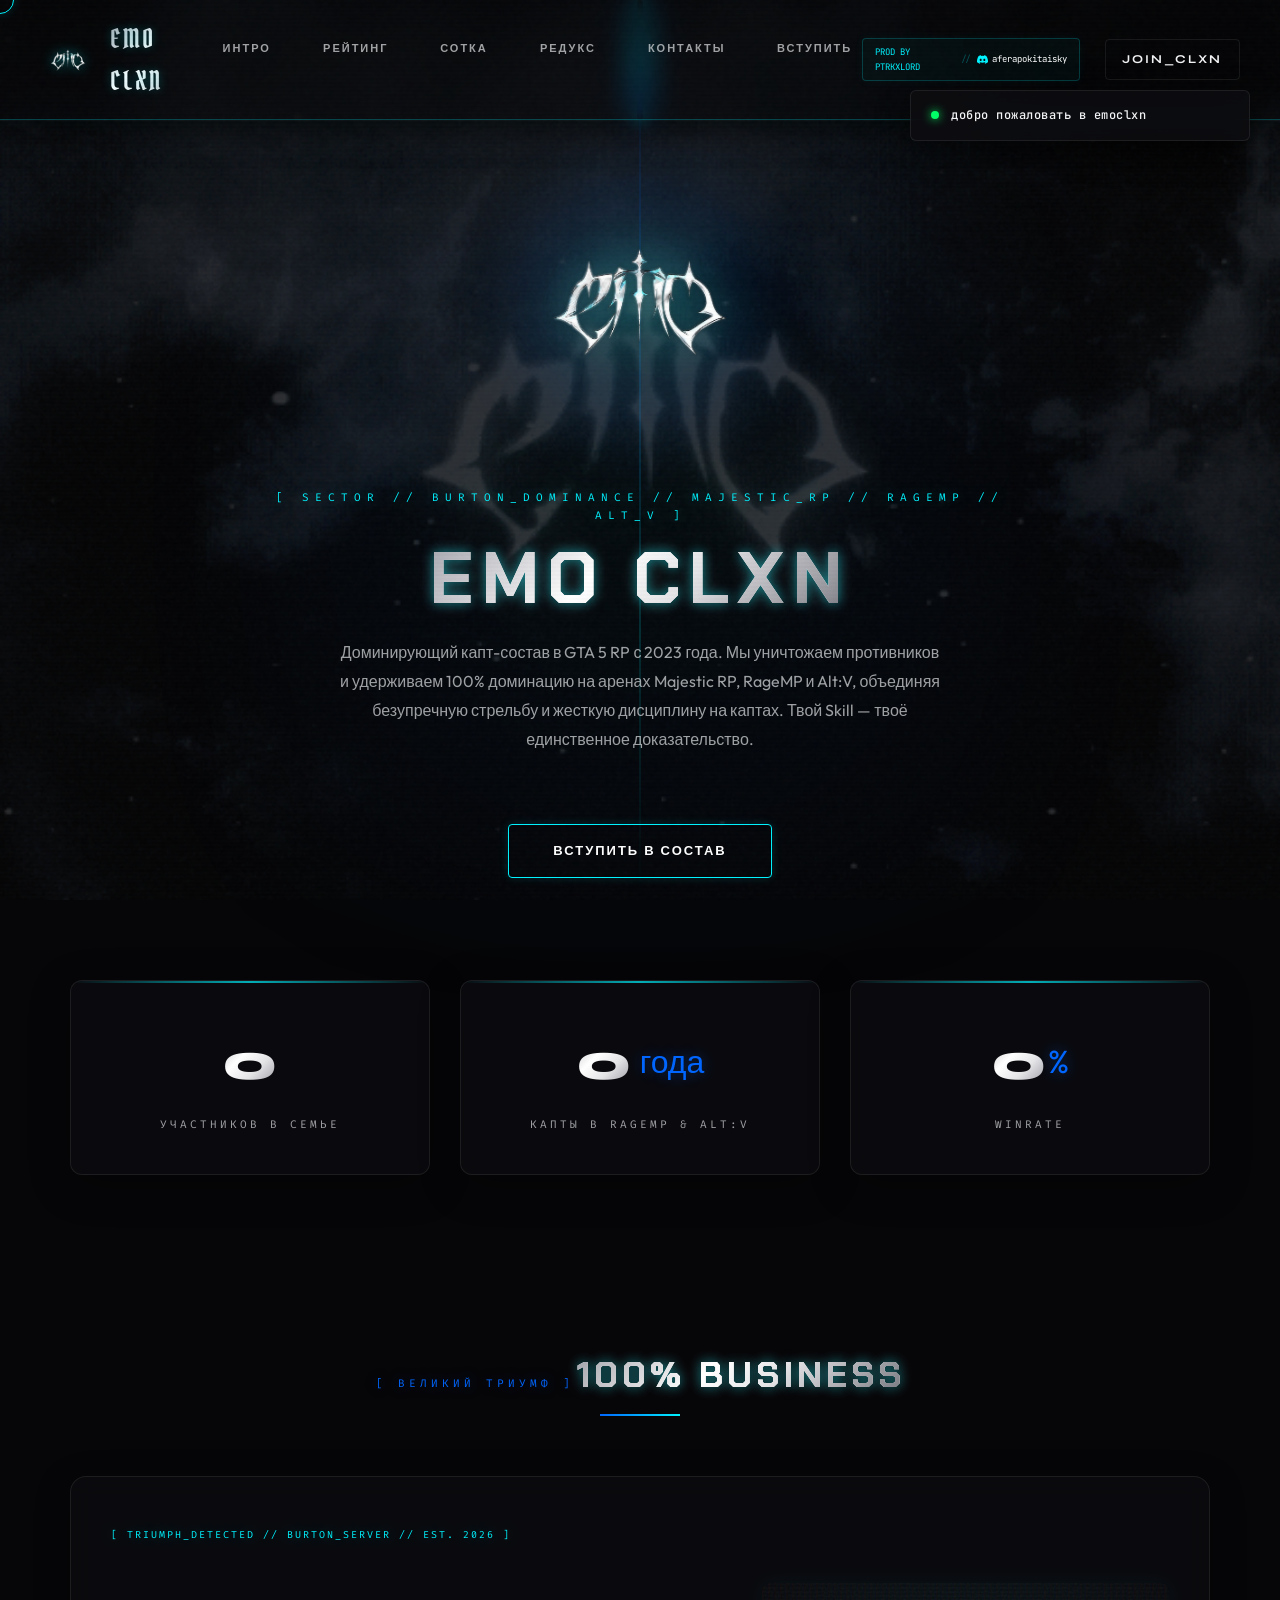
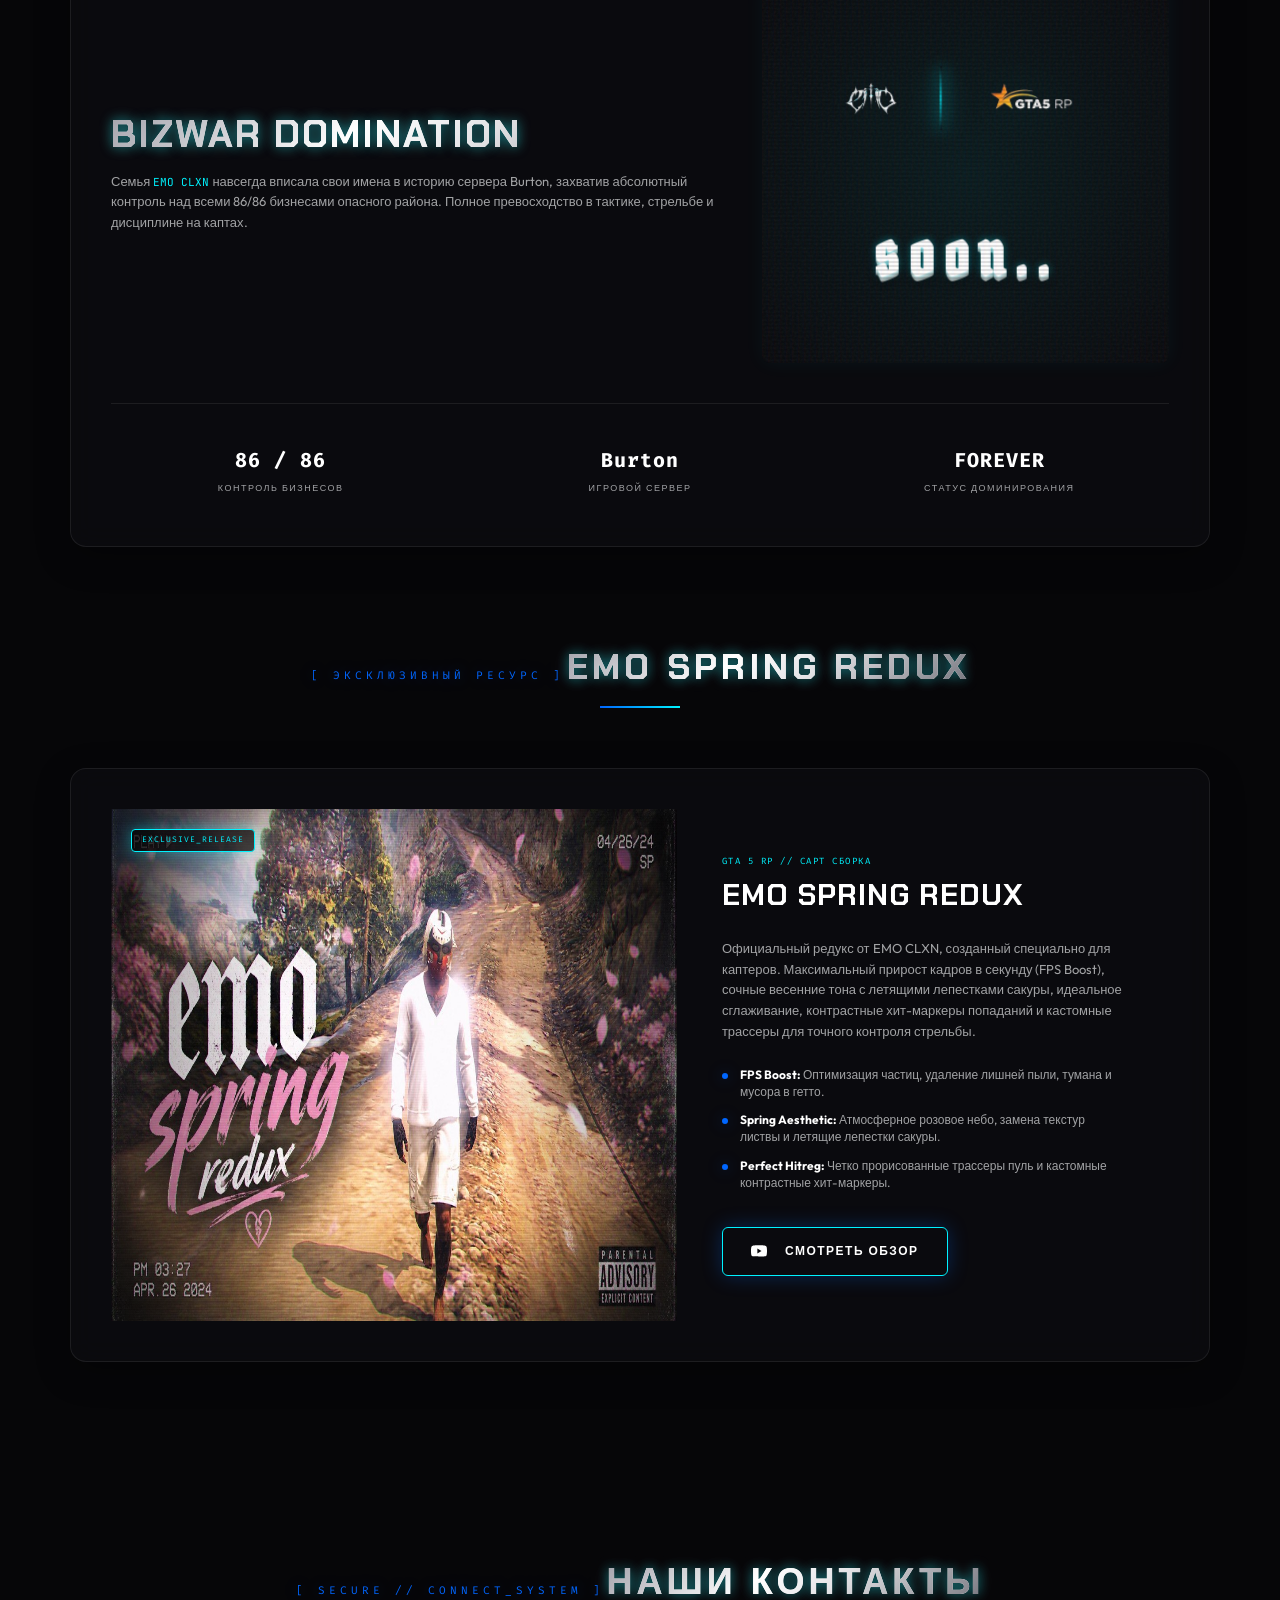
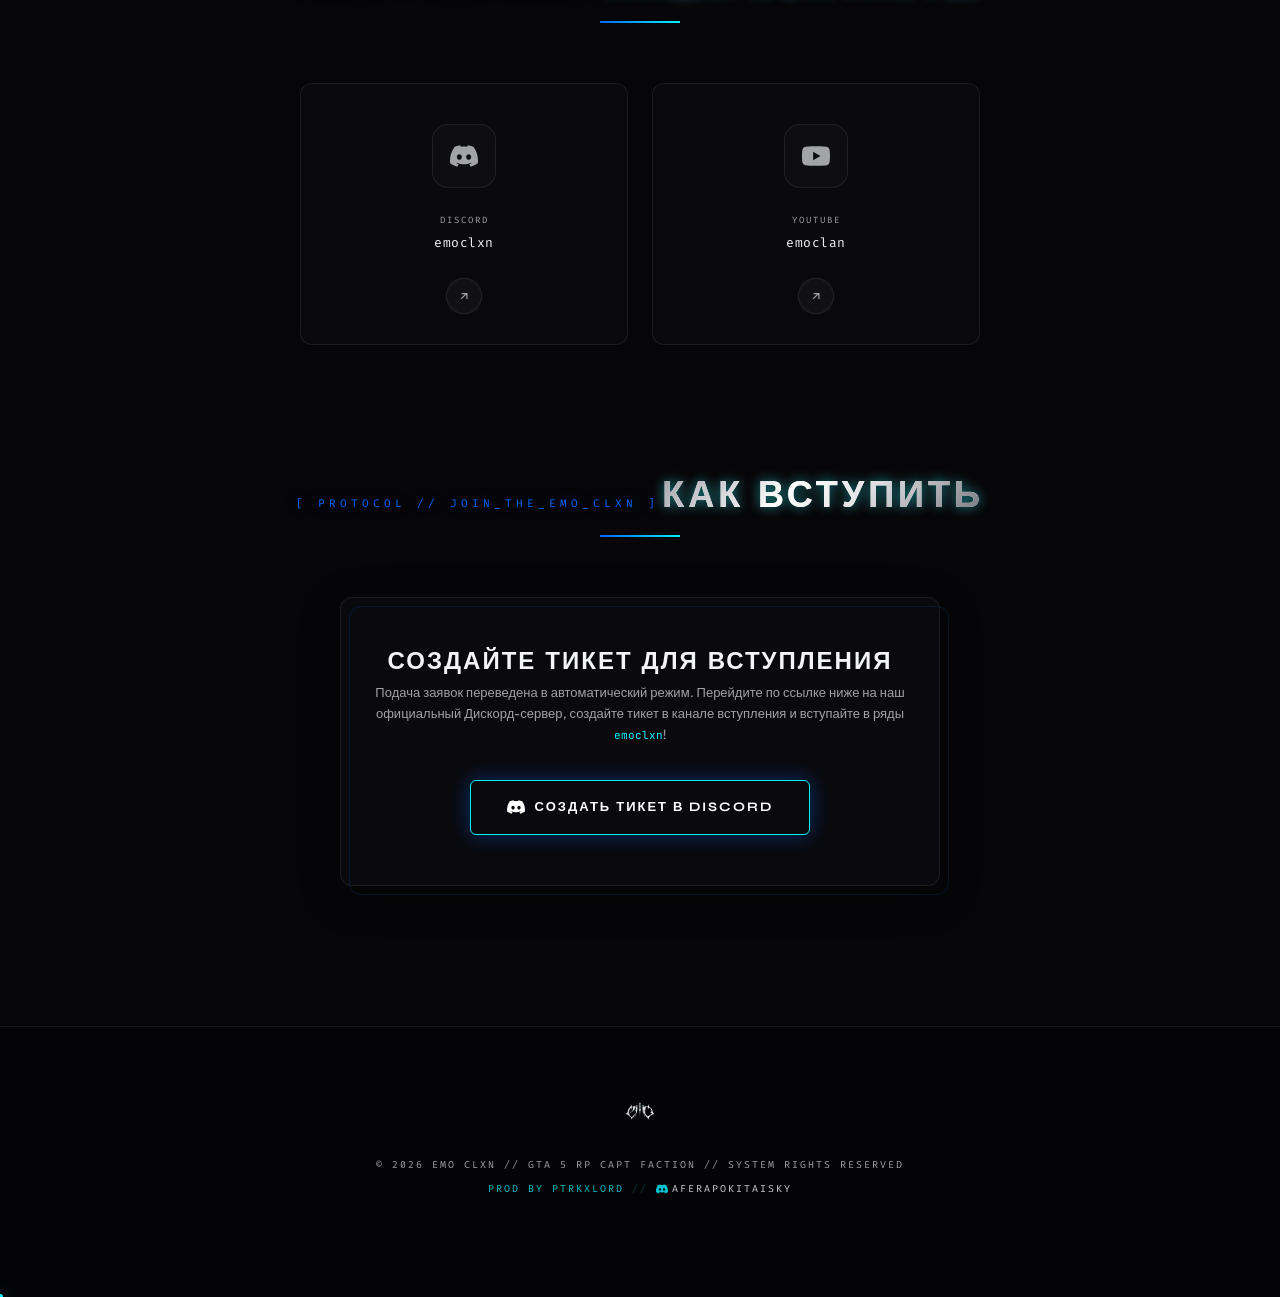
==== index.html @ bfe813ce "SEO & Analytics: Maximize GTA 5 RP, Majestic, RageMP & Alt:V keyword targeting, sitemaps, robots.txt" ====
<!DOCTYPE html>
<html lang="ru">

<head>
    <meta charset="UTF-8">
    <meta name="viewport" content="width=device-width, initial-scale=1.0">
    <title>EMO CLXN — GTA 5 RP | Majestic RP, RageMP & Alt:V Capture Family</title>
    <link rel="icon" href="./assets/image.png" type="image/png">

    <!-- Technical SEO Metadata -->
    <meta name="description"
        content="Официальный капт-портал EMO CLXN. Лучшая киберспортивная гетто-семья в GTA 5 RP на Majestic RP, RageMP и Alt:V. Скачивай EMO Spring Redux и вступай в состав!">
    <meta name="keywords"
        content="gta 5 rp, majestic rp, ragemp, alt:v, capt fam, капт фама, гетто majestic, стрельба majestic, rage mp capt, alt v gta 5, heavy pistol, shadowplay, emo clxn, y2k chrome, emo spring redux, каптеры majestic">
    <link rel="canonical" href="https://www.emoclxn.tech/">

    <!-- OpenGraph Social Metadata (Discord, Telegram, VK) -->
    <meta property="og:type" content="website">
    <meta property="og:title" content="EMO CLXN — GTA 5 RP | Majestic RP, RageMP & Alt:V Capture Family">
    <meta property="og:description"
        content="Официальный капт-портал EMO CLXN. Лучшая киберспортивная гетто-семья в GTA 5 RP на Majestic RP, RageMP и Alt:V. Скачивай EMO Spring Redux и вступай в состав!">
    <meta property="og:url" content="https://www.emoclxn.tech/">
    <meta property="og:image" content="https://www.emoclxn.tech/assets/soon_banner.png">
    <meta property="og:site_name" content="EMO CLXN">
    <meta property="og:locale" content="ru_RU">

    <!-- Twitter Card Metadata -->
    <meta name="twitter:card" content="summary_large_image">
    <meta name="twitter:title" content="EMO CLXN — GTA 5 RP | Majestic RP, RageMP & Alt:V Capture Family">
    <meta name="twitter:description"
        content="Официальный капт-портал EMO CLXN. Лучшая киберспортивная гетто-семья в GTA 5 RP на Majestic RP, RageMP и Alt:V. Скачивай EMO Spring Redux и вступай в состав!">
    <meta name="twitter:image" content="https://www.emoclxn.tech/assets/soon_banner.png">

    <!-- JSON-LD Structured Data Schema Markup (Esports/SportsOrganization) -->
    <script type="application/ld+json">
    {
      "@context": "https://schema.org",
      "@type": "SportsOrganization",
      "name": "EMO CLXN",
      "alternateName": "EMO GTA 5 RP Majestic RP, RageMP & Alt:V Capture Family",
      "description": "Официальный киберспортивный капт-портал и гетто-сообщество EMO CLXN на сервере Burton Majestic RP, RageMP и Alt:V в GTA 5 RP.",
      "url": "https://www.emoclxn.tech/",
      "logo": "https://www.emoclxn.tech/assets/image.png",
      "sameAs": [
        "https://discord.gg/S3zFaA6sh",
        "https://youtu.be/HP5_l6GB4WA"
      ],
      "sport": "eSports",
      "address": {
        "@type": "PostalAddress",
        "addressLocality": "Burton Server",
        "addressCountry": "GTA 5 RP"
      }
    }
    </script>

    <link
        href="https://fonts.googleapis.com/css2?family=Outfit:wght@300;400;500;600;700;800&family=Syne:wght@700;800&family=Fira+Code:wght@400;500;600&family=Chakra+Petch:wght@400;500;600;700&family=UnifrakturMaguntia&family=Orbitron:wght@500;700;900&family=Pirata+One&family=JetBrains+Mono:wght@400;500;600;700&display=swap"
        rel="stylesheet">
    <link rel="stylesheet" href="./css/style.css">

    <!-- Google Analytics (gtag.js) -->
    <script async src="https://www.googletagmanager.com/gtag/js?id=G-DFDJP17EB4"></script>
    <script>
        window.dataLayer = window.dataLayer || [];
        function gtag() { dataLayer.push(arguments); }
        gtag('js', new Date());
        gtag('config', 'G-DFDJP17EB4', {
            'cookie_domain': 'auto',
            'cookie_flags': 'SameSite=None;Secure',
            'allow_google_signals': true,
            'allow_ad_personalization_signals': true
        });
    </script>
</head>

<body>

    <!-- Premium GIF background layer & vignette blending -->
    <div class="gif-bg-layer"></div>
    <div class="bg-overlay-vignette"></div>

    <!-- Scanlines & Noise overlays for CRT / Cyberpunk effect -->
    <div class="scanlines"></div>
    <div class="noise-overlay"></div>

    <!-- Ambient background visuals -->
    <div class="ambient-radial"></div>
    <div class="sword-line-bg">
        <div class="sword-glow-bead"></div>
    </div>

    <!-- 10. SYSTEM STARTUP BOOTLOADER (Feature 10: Progressbar Loader) -->
    <div id="bootloader" class="bootloader-screen">
        <div class="boot-logo-wrapper">
            <img src="./assets/image.png" alt="EMO CLXN Startup Shield" class="boot-logo">
        </div>
        <div class="bootloader-content">
            <div id="bootloaderStatus" class="bootloader-text">Инициализация капт-ядра...</div>
            <div class="bootloader-progress-bar">
                <div id="bootloaderProgress" class="bootloader-progress-fill"></div>
            </div>
            <div id="bootloaderPercentage" class="bootloader-percentage">0%</div>
        </div>
    </div>

    <!-- HEADER & NAVIGATION -->
    <header>
        <div class="nav-brand" id="brandHome">
            <img src="./assets/image.png" alt="EMO CLXN Icon" class="brand-icon">
            <span class="brand-text">EMO CLXN</span>
        </div>

        <nav>
            <ul class="nav-links">
                <li><a href="#hero">Интро</a></li>
                <li><a href="#stats">Рейтинг</a></li>
                <li><a href="#sotka">Сотка</a></li>
                <li><a href="#redux">Редукс</a></li>
                <li><a href="#socials">Контакты</a></li>
                <li><a href="#contact">Вступить</a></li>
            </ul>
        </nav>

        <div class="nav-actions">
            <!-- High-Tech Developer Credits Badge -->
            <div class="code-font dev-credit-badge"
                style="font-size: 9px; color: var(--accent-cyan); border: 1px solid rgba(0, 243, 255, 0.2); border-radius: 4px; padding: 6px 12px; background: rgba(0, 243, 255, 0.03); display: flex; align-items: center; gap: 6px; box-shadow: 0 0 10px rgba(0, 243, 255, 0.05);">
                <span>PROD BY PTRKXLORD</span>
                <span style="opacity: 0.3;">//</span>
                <span style="display: flex; align-items: center; gap: 4px; color: #fff;">
                    <svg viewBox="0 0 24 24" fill="currentColor"
                        style="width: 11px; height: 11px; color: var(--accent-cyan);">
                        <path
                            d="M20.317 4.37a19.791 19.791 0 00-4.885-1.515.074.074 0 00-.079.037c-.21.375-.444.864-.608 1.25a18.27 18.27 0 00-5.487 0 12.64 12.64 0 00-.617-1.25.077.077 0 00-.079-.037A19.736 19.736 0 003.677 4.37a.07.07 0 00-.032.027C.533 9.046-.32 13.58.099 18.057a.082.082 0 00.031.057 19.9 19.9 0 005.993 3.03.078.078 0 00.084-.028c.462-.63.874-1.295 1.226-1.994a.076.076 0 00-.041-.106 13.107 13.107 0 01-1.872-.892.077.077 0 01-.008-.128 10.2 10.2 0 00.372-.292.074.074 0 01.077-.01c3.928 1.793 8.18 1.793 12.062 0a.074.074 0 01.078.01c.12.098.246.198.373.292a.077.077 0 01-.006.127 12.299 12.299 0 01-1.873.892.077.077 0 00-.041.107c.36.698.772 1.362 1.225 1.993a.076.076 0 00.084.028 19.839 19.839 0 006.002-3.03.077.077 0 00.032-.054c.5-5.177-.838-9.674-3.549-13.66a.061.061 0 00-.031-.03zM8.02 15.33c-1.183 0-2.157-1.085-2.157-2.419 0-1.333.956-2.419 2.157-2.419 1.21 0 2.176 1.096 2.157 2.42 0 1.333-.956 2.418-2.157 2.418zm7.975 0c-1.183 0-2.157-1.085-2.157-2.419 0-1.333.955-2.419 2.157-2.419 1.21 0 2.176 1.096 2.157 2.42 0 1.333-.946 2.418-2.157 2.418z" />
                    </svg>
                    aferapokitaisky
                </span>
            </div>

            <a href="https://discord.gg/S3zFaA6sh" target="_blank" rel="noopener" class="btn btn-secondary code-font"
                style="padding: 10px 18px; margin-left: 10px;">JOIN_CLXN</a>
        </div>
    </header>

    <!-- HERO SECTION -->
    <section id="hero" class="hero-section">
        <div class="hero-wrapper container">
            <div class="hero-shield">
                <img src="./assets/image.png" alt="EMO CLXN Master Shield" class="hero-logo" id="heroPulseLogo">
            </div>

            <div class="hero-meta code-font">[ SECTOR // BURTON_DOMINANCE // MAJESTIC_RP // RAGEMP // ALT_V ]</div>
            <h1 class="hero-title chrome-text" data-text="EMO CLXN">EMO CLXN</h1>

            <p class="hero-desc">
                Доминирующий капт-состав в GTA 5 RP с 2023 года. Мы уничтожаем противников и удерживаем 100% доминацию на аренах Majestic RP, RageMP и Alt:V, объединяя безупречную стрельбу и жесткую дисциплину на каптах. Твой Skill — твоё единственное доказательство.
            </p>

            <div class="hero-actions" style="display: flex; justify-content: center; margin-top: 30px;">
                <a href="https://discord.gg/S3zFaA6sh" target="_blank" rel="noopener" class="btn btn-primary"
                    style="padding: 16px 44px; font-size: 13px; letter-spacing: 2px; text-transform: uppercase;">Вступить
                    в состав</a>
            </div>
        </div>
    </section>

    <!-- 4. STATS DASHBOARD (Feature 4: Animated Counter) -->
    <section id="stats" class="stats-section">
        <div class="container stats-grid">

            <div class="stat-box glass-panel">
                <div class="stat-number-wrapper">
                    <span class="stat-num" data-target="100">0</span><span class="stat-plus"></span>
                </div>
                <div class="stat-lbl code-font">Участников в семье</div>
            </div>

            <div class="stat-box glass-panel">
                <div class="stat-number-wrapper">
                    <span class="stat-num" data-target="3">0</span><span class="stat-plus"> года</span>
                </div>
                <div class="stat-lbl code-font">Капты в RageMP & Alt:V</div>
            </div>

            <div class="stat-box glass-panel">
                <div class="stat-number-wrapper">
                    <span class="stat-num" data-target="80">0</span><span class="stat-plus">%</span>
                </div>
                <div class="stat-lbl code-font">WINRATE</div>
            </div>

        </div>
    </section>

    <!-- 9. DOMINATION SECTION (Сотка) -->
    <section id="sotka" class="sotka-section">
        <div class="container">

            <div class="section-header">
                <span class="section-subtitle code-font">[ ВЕЛИКИЙ ТРИУМФ ]</span>
                <h2 class="section-title chrome-text" data-text="100% BUSINESS">100% BUSINESS</h2>
                <div class="section-divider"></div>
            </div>

            <div class="domination-full-card glass-panel">
                <div class="domination-badge code-font">[ TRIUMPH_DETECTED // BURTON_SERVER // EST. 2026 ]</div>

                <div class="domination-content-split">
                    <div class="domination-left">
                        <h3 class="domination-large-title chrome-text" data-text="BIZWAR DOMINATION">BIZWAR DOMINATION
                        </h3>
                        <p class="domination-large-desc">
                            Семья <span class="code-font" style="color: var(--accent-cyan);">EMO CLXN</span> навсегда
                            вписала свои имена в историю сервера Burton, захватив абсолютный контроль над всеми 86/86
                            бизнесами опасного района. Полное превосходство в тактике, стрельбе и дисциплине на каптах.
                        </p>
                    </div>

                    <div class="domination-right">
                        <!-- Embedded Symmetrical Coming Soon Page via Iframe -->
                        <iframe src="./soon.html" class="sotka-soon-iframe" scrolling="no" frameborder="0"></iframe>
                    </div>
                </div>

                <div class="domination-stats-grid">
                    <div class="domination-stat-box">
                        <div class="domination-stat-num">86 / 86</div>
                        <div class="domination-stat-label">Контроль Бизнесов</div>
                    </div>
                    <div class="domination-stat-box">
                        <div class="domination-stat-num">Burton</div>
                        <div class="domination-stat-label">Игровой Сервер</div>
                    </div>
                    <div class="domination-stat-box">
                        <div class="domination-stat-num">FOREVER</div>
                        <div class="domination-stat-label">Статус Доминирования</div>
                    </div>
                </div>
            </div>

        </div>
    </section>

    <!-- 10. OFFICIAL REDUX SECTION (Наш Редукс) -->
    <section id="redux" class="redux-section">
        <div class="container">

            <div class="section-header">
                <span class="section-subtitle code-font">[ ЭКСКЛЮЗИВНЫЙ РЕСУРС ]</span>
                <h2 class="section-title chrome-text" data-text="Emo Spring Redux">Emo Spring Redux</h2>
                <div class="section-divider"></div>
            </div>

            <div class="redux-showcase-card glass-panel">
                <div class="redux-image-container">
                    <img src="./assets/photo_2026-05-05_18-30-24.jpg" alt="Emo Spring Redux Preview"
                        class="redux-preview-img">
                    <div class="redux-image-overlay"></div>
                    <span class="redux-image-badge code-font">EXCLUSIVE_RELEASE</span>
                </div>

                <div class="redux-details">
                    <div class="redux-header-wrap">
                        <span class="redux-tech-badge code-font">GTA 5 RP // CAPT СБОРКА</span>
                        <h3 class="redux-main-title">EMO SPRING REDUX</h3>
                    </div>

                    <p class="redux-main-desc">
                        Официальный редукс от EMO CLXN, созданный специально для каптеров. Максимальный прирост кадров в
                        секунду (FPS Boost), сочные весенние тона с летящими лепестками сакуры, идеальное сглаживание,
                        контрастные хит-маркеры попаданий и кастомные трассеры для точного контроля стрельбы.
                    </p>

                    <div class="redux-features-list">
                        <div class="redux-feature-item">
                            <span class="redux-feature-dot"></span>
                            <div class="redux-feature-txt"><strong>FPS Boost:</strong> Оптимизация частиц, удаление
                                лишней пыли, тумана и мусора в гетто.</div>
                        </div>
                        <div class="redux-feature-item">
                            <span class="redux-feature-dot"></span>
                            <div class="redux-feature-txt"><strong>Spring Aesthetic:</strong> Атмосферное розовое небо,
                                замена текстур листвы и летящие лепестки сакуры.</div>
                        </div>
                        <div class="redux-feature-item">
                            <span class="redux-feature-dot"></span>
                            <div class="redux-feature-txt"><strong>Perfect Hitreg:</strong> Четко прорисованные трассеры
                                пуль и кастомные контрастные хит-маркеры.</div>
                        </div>
                    </div>

                    <div class="redux-action-wrap">
                        <a href="https://youtu.be/HP5_l6GB4WA" target="_blank" rel="noopener"
                            class="btn btn-primary code-font redux-download-btn">
                            <svg viewBox="0 0 24 24" fill="currentColor"
                                style="width: 16px; height: 16px; margin-right: 8px;">
                                <path
                                    d="M23.498 6.163a3.003 3.003 0 00-2.11-2.11C19.518 3.545 12 3.545 12 3.545s-7.518 0-9.388.508a3.003 3.003 0 00-2.11 2.11C0 8.033 0 12 0 12s0 3.967.502 5.837a3.003 3.003 0 002.11 2.11c1.87.508 9.388.508 9.388.508s7.518 0 9.388-.508a3.003 3.003 0 002.11-2.11C24 15.967 24 12 24 12s0-3.967-.502-5.837zM9.545 15.568V8.432L15.818 12l-6.273 3.568z" />
                            </svg>
                            Смотреть обзор
                        </a>
                    </div>
                </div>
            </div>

        </div>
    </section>

    <!-- 9. LIGHTBOX COMPONENT (Feature 9 Overlay) -->
    <div id="lightboxOverlay" class="lightbox-overlay">
        <button id="lightboxCloseBtn" class="lightbox-close-btn" aria-label="Закрыть галерею">&times;</button>
        <div class="lightbox-content-wrapper" id="lightboxContentWrapper">
            <!-- Image is injected dynamically -->
        </div>
        <div id="lightboxCaption" class="lightbox-caption-text">Описание изображения</div>
    </div>

    <!-- 11. SOCIALS SECTION (Контакты) -->
    <section id="socials" class="socials-section">
        <div class="container">

            <div class="section-header">
                <span class="section-subtitle code-font">[ SECURE // CONNECT_SYSTEM ]</span>
                <h2 class="section-title chrome-text" data-text="Наши Контакты">Наши Контакты</h2>
                <div class="section-divider"></div>
            </div>

            <!-- HIGH-TECH SOCIAL CONTACT CARDS GRID -->
            <div class="contact-links-grid">

                <!-- Discord -->
                <a href="https://discord.gg/S3zFaA6sh" target="_blank" rel="noopener"
                    class="contact-social-card card-discord">
                    <div class="social-card-glow"></div>
                    <div class="social-card-icon">
                        <svg viewBox="0 0 24 24" fill="currentColor">
                            <path
                                d="M20.317 4.37a19.791 19.791 0 00-4.885-1.515.074.074 0 00-.079.037c-.21.375-.444.864-.608 1.25a18.27 18.27 0 00-5.487 0 12.64 12.64 0 00-.617-1.25.077.077 0 00-.079-.037A19.736 19.736 0 003.677 4.37a.07.07 0 00-.032.027C.533 9.046-.32 13.58.099 18.057a.082.082 0 00.031.057 19.9 19.9 0 005.993 3.03.078.078 0 00.084-.028c.462-.63.874-1.295 1.226-1.994a.076.076 0 00-.041-.106 13.107 13.107 0 01-1.872-.892.077.077 0 01-.008-.128 10.2 10.2 0 00.372-.292.074.074 0 01.077-.01c3.928 1.793 8.18 1.793 12.062 0a.074.074 0 01.078.01c.12.098.246.198.373.292a.077.077 0 01-.006.127 12.299 12.299 0 01-1.873.892.077.077 0 00-.041.107c.36.698.772 1.362 1.225 1.993a.076.076 0 00.084.028 19.839 19.839 0 006.002-3.03.077.077 0 00.032-.054c.5-5.177-.838-9.674-3.549-13.66a.061.061 0 00-.031-.03zM8.02 15.33c-1.183 0-2.157-1.085-2.157-2.419 0-1.333.956-2.419 2.157-2.419 1.21 0 2.176 1.096 2.157 2.42 0 1.333-.956 2.418-2.157 2.418zm7.975 0c-1.183 0-2.157-1.085-2.157-2.419 0-1.333.955-2.419 2.157-2.419 1.21 0 2.176 1.096 2.157 2.42 0 1.333-.946 2.418-2.157 2.418z" />
                        </svg>
                    </div>
                    <div class="social-card-body">
                        <span class="social-card-label">Discord</span>
                        <span class="social-card-handle">emoclxn</span>
                    </div>
                    <div class="social-card-arrow">
                        <svg viewBox="0 0 24 24" fill="none" stroke="currentColor" stroke-width="2">
                            <path d="M7 17l9.2-9.2M17 17V8h-9" />
                        </svg>
                    </div>
                </a>

                <!-- YouTube -->
                <a href="https://youtube.com/@emoclan?si=eeXVReaNUeZdvAqD" target="_blank" rel="noopener"
                    class="contact-social-card card-yt">
                    <div class="social-card-glow"></div>
                    <div class="social-card-icon">
                        <svg viewBox="0 0 24 24" fill="currentColor">
                            <path
                                d="M23.498 6.163a3.003 3.003 0 00-2.11-2.11C19.518 3.545 12 3.545 12 3.545s-7.518 0-9.388.508a3.003 3.003 0 00-2.11 2.11C0 8.033 0 12 0 12s0 3.967.502 5.837a3.003 3.003 0 002.11 2.11c1.87.508 9.388.508 9.388.508s7.518 0 9.388-.508a3.003 3.003 0 002.11-2.11C24 15.967 24 12 24 12s0-3.967-.502-5.837zM9.545 15.568V8.432L15.818 12l-6.273 3.568z" />
                        </svg>
                    </div>
                    <div class="social-card-body">
                        <span class="social-card-label">YouTube</span>
                        <span class="social-card-handle">emoclan</span>
                    </div>
                    <div class="social-card-arrow">
                        <svg viewBox="0 0 24 24" fill="none" stroke="currentColor" stroke-width="2">
                            <path d="M7 17l9.2-9.2M17 17V8h-9" />
                        </svg>
                    </div>
                </a>

            </div>
        </div>
    </section>

    <!-- 3. CONTACT FORM (Feature 3, 7) -->
    <section id="contact" class="contact-section">
        <div class="container">

            <div class="section-header">
                <span class="section-subtitle code-font">[ PROTOCOL // JOIN_THE_EMO_CLXN ]</span>
                <h2 class="section-title chrome-text" data-text="Как Вступить">Как Вступить</h2>
                <div class="section-divider"></div>
            </div>

            <div class="contact-card-panel glass-panel" style="text-align: center; padding: 50px 30px;">
                <h3 class="contact-form-title">Создайте тикет для вступления</h3>
                <p class="contact-form-subtitle"
                    style="max-width: 600px; margin: 0 auto 35px auto; font-size: 13px; line-height: 1.6;">
                    Подача заявок переведена в автоматический режим. Перейдите по ссылке ниже на наш официальный
                    Дискорд-сервер, создайте тикет в канале вступления и вступайте в ряды <span class="code-font"
                        style="color: var(--accent-cyan);">emoclxn</span>!
                </p>

                <div style="display: flex; justify-content: center;">
                    <a href="https://discord.gg/S3zFaA6sh" target="_blank" rel="noopener"
                        class="btn btn-primary code-font"
                        style="padding: 16px 36px; font-size: 13px; letter-spacing: 2px; text-transform: uppercase; box-shadow: 0 0 20px rgba(0, 102, 255, 0.4); display: inline-flex; align-items: center; gap: 10px; border-radius: 6px;">
                        <svg viewBox="0 0 24 24" fill="currentColor" style="width: 18px; height: 18px;">
                            <path
                                d="M20.317 4.37a19.791 19.791 0 00-4.885-1.515.074.074 0 00-.079.037c-.21.375-.444.864-.608 1.25a18.27 18.27 0 00-5.487 0 12.64 12.64 0 00-.617-1.25.077.077 0 00-.079-.037A19.736 19.736 0 003.677 4.37a.07.07 0 00-.032.027C.533 9.046-.32 13.58.099 18.057a.082.082 0 00.031.057 19.9 19.9 0 005.993 3.03.078.078 0 00.084-.028c.462-.63.874-1.295 1.226-1.994a.076.076 0 00-.041-.106 13.107 13.107 0 01-1.872-.892.077.077 0 01-.008-.128 10.2 10.2 0 00.372-.292.074.074 0 01.077-.01c3.928 1.793 8.18 1.793 12.062 0a.074.074 0 01.078.01c.12.098.246.198.373.292a.077.077 0 01-.006.127 12.299 12.299 0 01-1.873.892.077.077 0 00-.041.107c.36.698.772 1.362 1.225 1.993a.076.076 0 00.084.028 19.839 19.839 0 006.002-3.03.077.077 0 00.032-.054c.5-5.177-.838-9.674-3.549-13.66a.061.061 0 00-.031-.03zM8.02 15.33c-1.183 0-2.157-1.085-2.157-2.419 0-1.333.956-2.419 2.157-2.419 1.21 0 2.176 1.096 2.157 2.42 0 1.333-.956 2.418-2.157 2.418zm7.975 0c-1.183 0-2.157-1.085-2.157-2.419 0-1.333.955-2.419 2.157-2.419 1.21 0 2.176 1.096 2.157 2.42 0 1.333-.946 2.418-2.157 2.418z" />
                        </svg>
                        СОЗДАТЬ ТИКЕТ В discord
                    </a>
                </div>
            </div>

        </div>
    </section>

    <!-- DECORATIVE CYBER FOOTER -->
    <footer class="main-footer">
        <div class="container">
            <img src="./assets/image.png" alt="EMO CLXN Footer Icon" class="footer-nav-logo">
            <div class="footer-copy code-font"
                style="display: flex; flex-direction: column; gap: 8px; align-items: center;">
                <div>&copy; 2026 EMO CLXN // GTA 5 RP CAPT FACTION // SYSTEM RIGHTS RESERVED</div>
                <div
                    style="color: var(--accent-cyan); display: flex; align-items: center; gap: 8px; font-size: 10px; opacity: 0.8;">
                    <span>PROD BY PTRKXLORD</span>
                    <span style="opacity: 0.3;">//</span>
                    <span style="display: inline-flex; align-items: center; gap: 4px; color: #fff;">
                        <svg viewBox="0 0 24 24" fill="currentColor"
                            style="width: 12px; height: 12px; vertical-align: middle; color: var(--accent-cyan);">
                            <path
                                d="M20.317 4.37a19.791 19.791 0 00-4.885-1.515.074.074 0 00-.079.037c-.21.375-.444.864-.608 1.25a18.27 18.27 0 00-5.487 0 12.64 12.64 0 00-.617-1.25.077.077 0 00-.079-.037A19.736 19.736 0 003.677 4.37a.07.07 0 00-.032.027C.533 9.046-.32 13.58.099 18.057a.082.082 0 00.031.057 19.9 19.9 0 005.993 3.03.078.078 0 00.084-.028c.462-.63.874-1.295 1.226-1.994a.076.076 0 00-.041-.106 13.107 13.107 0 01-1.872-.892.077.077 0 01-.008-.128 10.2 10.2 0 00.372-.292.074.074 0 01.077-.01c3.928 1.793 8.18 1.793 12.062 0a.074.074 0 01.078.01c.12.098.246.198.373.292a.077.077 0 01-.006.127 12.299 12.299 0 01-1.873.892.077.077 0 00-.041.107c.36.698.772 1.362 1.225 1.993a.076.076 0 00.084.028 19.839 19.839 0 006.002-3.03.077.077 0 00.032-.054c.5-5.177-.838-9.674-3.549-13.66a.061.061 0 00-.031-.03zM8.02 15.33c-1.183 0-2.157-1.085-2.157-2.419 0-1.333.956-2.419 2.157-2.419 1.21 0 2.176 1.096 2.157 2.42 0 1.333-.956 2.418-2.157 2.418zm7.975 0c-1.183 0-2.157-1.085-2.157-2.419 0-1.333.955-2.419 2.157-2.419 1.21 0 2.176 1.096 2.157 2.42 0 1.333-.946 2.418-2.157 2.418z" />
                        </svg>
                        aferapokitaisky
                    </span>
                </div>
            </div>
        </div>
    </footer>



    <!-- FLOATING NOTIFICATIONS STACK OVERLAY (Feature 8) -->
    <div id="notificationCenter" class="notifications-stack-center"></div>

    <!-- Custom Cyber-Target Cursor Elements -->
    <div class="custom-cursor-dot" id="customCursorDot"></div>
    <div class="custom-cursor-circle" id="customCursorCircle"></div>

    <!-- JS Scripts -->
    <script src="./js/scrypt.js"></script>
</body>

</html>
---- css/style.css ----
/* 
  ╔════════════════════════════════════════════════════════════════════════════╗
  ║ EMO CLXN — PREMIUM DESIGN SYSTEM (STYLE.CSS)                              ║
  ║ Cyber-Sigilism, Steel Chrome & Electric Blue Aesthetics                    ║
  ╚════════════════════════════════════════════════════════════════════════════╝
*/

@import url('https://fonts.googleapis.com/css2?family=Outfit:wght@300;400;500;600;700;800&family=Syne:wght@700;800&family=Fira+Code:wght@400;500;600&family=Chakra+Petch:wght@400;500;600;700&family=UnifrakturMaguntia&family=Orbitron:wght@500;700;900&family=Pirata+One&family=JetBrains+Mono:wght@400;500;600;700&display=swap');

/* --- Theme Variables --- */
:root {
  /* Dark Mode (Default) Variables */
  --bg-primary: #060608;
  --bg-panel: rgba(12, 12, 16, 0.75);
  --bg-panel-solid: #0d0d11;
  --border-color: rgba(255, 255, 255, 0.08);
  --border-hover: rgba(255, 255, 255, 0.25);
  --accent-cyan: #00f3ff;
  --accent-cyan-rgb: 0, 243, 255;
  --accent-blue: #0066ff;
  --accent-blue-rgb: 0, 102, 255;
  --text-main: #f3f4f6;
  --text-sub: rgba(243, 244, 246, 0.65);
  
  --glow-cyan: 0 0 15px rgba(0, 243, 255, 0.4);
  --glow-blue: 0 0 15px rgba(0, 102, 255, 0.4);
  --glow-chrome: 0 0 20px rgba(255, 255, 255, 0.15);
  --chrome-gradient: linear-gradient(135deg, #a1a1aa 0%, #ffffff 40%, #e4e4e7 60%, #71717a 100%);
  --accent-gradient: linear-gradient(90deg, var(--accent-blue) 0%, var(--accent-cyan) 100%);
  
  --scanline-opacity: 0.05;
  --noise-opacity: 0.02;
  --transition-speed: 0.4s;
  --card-height: 420px;

  /* Font Families System */
  --font-main: 'Outfit', sans-serif;
  --font-display: 'Chakra Petch', 'Syne', sans-serif;
  --font-code: 'JetBrains Mono', 'Fira Code', monospace;
  --font-gothic: 'Pirata One', 'UnifrakturMaguntia', serif;
}

/* Light Mode Variables override */
body.light-mode {
  --bg-primary: #f4f5f8;
  --bg-panel: rgba(255, 255, 255, 0.8);
  --bg-panel-solid: #ffffff;
  --border-color: rgba(0, 0, 0, 0.1);
  --border-hover: rgba(0, 0, 0, 0.3);
  --accent-cyan: #0077e6;
  --accent-cyan-rgb: 0, 119, 230;
  --accent-blue: #0044cc;
  --accent-blue-rgb: 0, 68, 204;
  --text-main: #111215;
  --text-sub: rgba(17, 18, 21, 0.65);
  
  --glow-cyan: 0 0 15px rgba(0, 119, 230, 0.2);
  --glow-blue: 0 0 15px rgba(0, 68, 204, 0.2);
  --glow-chrome: 0 0 12px rgba(0, 0, 0, 0.06);
  --chrome-gradient: linear-gradient(135deg, #1e1b1b 0%, #52525b 45%, #27272a 65%, #09090b 100%);
  --accent-gradient: linear-gradient(90deg, var(--accent-cyan) 0%, var(--accent-blue) 100%);
  
  --scanline-opacity: 0.01;
  --noise-opacity: 0.01;
}

/* --- Base & Reset Rules --- */
* {
  box-sizing: border-box;
  margin: 0;
  padding: 0;
  scrollbar-width: thin;
  scrollbar-color: var(--border-hover) transparent;
}

/* Custom Scrollbar */
::-webkit-scrollbar {
  width: 6px;
  height: 6px;
}
::-webkit-scrollbar-track {
  background: transparent;
}
::-webkit-scrollbar-thumb {
  background: var(--border-color);
  border-radius: 3px;
}
::-webkit-scrollbar-thumb:hover {
  background: var(--border-hover);
}

html {
  scroll-behavior: smooth;
  font-size: 16px;
  overflow-x: hidden;
}

body {
  font-family: var(--font-main);
  background-color: var(--bg-primary);
  color: var(--text-main);
  min-height: 100vh;
  position: relative;
  overflow-x: hidden;
  transition: background-color var(--transition-speed) ease, color var(--transition-speed) ease;
  line-height: 1.6;
  -webkit-font-smoothing: antialiased;
}

/* --- Premium Background GIF Layer & Blending --- */
.gif-bg-layer {
  position: fixed;
  top: 0;
  left: 0;
  width: 100%;
  height: 100%;
  background-image: url('../assets/emoshapes-ezgif.com-optimize.gif');
  background-repeat: no-repeat;
  background-position: center center;
  background-size: cover;
  z-index: -4;
  opacity: 0.16;
  pointer-events: none;
  transition: opacity var(--transition-speed) ease, filter var(--transition-speed) ease;
}

body.light-mode .gif-bg-layer {
  opacity: 0.06;
  filter: invert(1) brightness(1.2) contrast(1.1);
}

/* Dark vignette radial overlay on top of the GIF to make it look premium and readable */
.bg-overlay-vignette {
  position: fixed;
  top: 0;
  left: 0;
  width: 100%;
  height: 100%;
  background: radial-gradient(circle, rgba(var(--bg-primary), 0.15) 0%, var(--bg-primary) 85%);
  z-index: -3;
  pointer-events: none;
  transition: background var(--transition-speed) ease;
}

/* Scanline and analog grain overlays on top of the GIF */
.scanlines {
  position: fixed;
  top: 0;
  left: 0;
  width: 100%;
  height: 100%;
  background: linear-gradient(
    rgba(18, 16, 16, 0) 50%, 
    rgba(0, 0, 0, 0.2) 50%
  );
  background-size: 100% 4px;
  pointer-events: none;
  z-index: 998;
  opacity: var(--scanline-opacity);
  transition: opacity var(--transition-speed) ease;
}

.noise-overlay {
  position: fixed;
  top: 0;
  left: 0;
  width: 100%;
  height: 100%;
  background-image: url("data:image/svg+xml,%3Csvg viewBox='0 0 200 200' xmlns='http://www.w3.org/2000/svg'%3E%3Cfilter id='noise'%3E%3CfeTurbulence type='fractalNoise' baseFrequency='0.75' numOctaves='3' stitchTiles='stitch'/%3E%3C/filter%3E%3Crect width='100%25' height='100%25' filter='url(%23noise)'/%3E%3C/svg%3E");
  pointer-events: none;
  z-index: 997;
  opacity: var(--noise-opacity);
}

/* Descending Cyber-Sword / Glowing line in the center of the background (aligned with GIF spikes) */
.sword-line-bg {
  position: fixed;
  left: 50%;
  top: 0;
  width: 2px;
  height: 100%;
  transform: translateX(-50%);
  background: linear-gradient(to bottom, 
    rgba(var(--accent-blue-rgb), 0) 0%, 
    rgba(var(--accent-blue-rgb), 0.15) 30%, 
    rgba(var(--accent-cyan-rgb), 0.15) 70%, 
    rgba(var(--accent-cyan-rgb), 0) 100%
  );
  pointer-events: none;
  z-index: -1;
}

.sword-glow-bead {
  position: absolute;
  width: 6px;
  height: 120px;
  left: -2px;
  background: linear-gradient(to bottom, 
    rgba(255, 255, 255, 0) 0%, 
    var(--accent-cyan) 50%, 
    var(--accent-blue) 80%,
    rgba(255, 255, 255, 0) 100%
  );
  border-radius: 3px;
  box-shadow: 0 0 15px var(--accent-cyan), 0 0 30px var(--accent-blue);
  animation: swordDescend 8s infinite linear;
}

@keyframes swordDescend {
  0% { top: -150px; opacity: 0; }
  10% { opacity: 1; }
  90% { opacity: 1; }
  100% { top: 110%; opacity: 0; }
}

/* Ambient Radial Glow */
.ambient-radial {
  position: fixed;
  width: 60vw;
  height: 60vw;
  top: 15%;
  left: 20%;
  background: radial-gradient(circle, rgba(var(--accent-cyan-rgb), 0.03) 0%, rgba(var(--accent-blue-rgb), 0.03) 50%, transparent 100%);
  z-index: -2;
  pointer-events: none;
  filter: blur(80px);
}

/* --- Typographical Styling & Headings --- */
h1, h2, h3, h4 {
  font-family: var(--font-display);
  font-weight: 800;
  text-transform: uppercase;
  letter-spacing: 2px;
  line-height: 1.1;
}

.chrome-text {
  background: var(--chrome-gradient);
  -webkit-background-clip: text;
  -webkit-text-fill-color: transparent;
  background-clip: text;
  color: #fff;
  text-shadow: var(--glow-chrome);
  position: relative;
  display: inline-block;
}

.chrome-text::after {
  content: attr(data-text);
  position: absolute;
  left: 0;
  top: 0;
  z-index: -1;
  background: transparent;
  text-shadow: 0 0 12px rgba(var(--accent-cyan-rgb), 0.5);
  -webkit-text-fill-color: initial;
}

.code-font {
  font-family: var(--font-code);
  font-size: 0.85em;
  letter-spacing: 0px;
}

/* --- Layout Utility Classes --- */
.container {
  max-width: 1200px;
  margin: 0 auto;
  padding: 0 30px;
}

.glass-panel {
  background: var(--bg-panel);
  border: 1px solid var(--border-color);
  backdrop-filter: blur(14px) saturate(160%);
  -webkit-backdrop-filter: blur(14px) saturate(160%);
  border-radius: 12px;
  padding: 40px;
  box-shadow: 0 10px 40px rgba(0, 0, 0, 0.3);
  transition: border-color var(--transition-speed) ease, box-shadow var(--transition-speed) ease;
}

.glass-panel:hover {
  border-color: var(--border-hover);
}

/* --- Futuristic Loading Screen (Feature 10: Progressbar Loader) --- */
.bootloader-screen {
  position: fixed;
  top: 0;
  left: 0;
  width: 100vw;
  height: 100vh;
  background: #030304;
  z-index: 9999;
  display: flex;
  flex-direction: column;
  align-items: center;
  justify-content: center;
  transition: opacity 0.8s cubic-bezier(0.77, 0, 0.175, 1), visibility 0.8s;
}

.bootloader-screen.hidden {
  opacity: 0;
  visibility: hidden;
  pointer-events: none;
}

.boot-logo-wrapper {
  margin-bottom: 30px;
  position: relative;
}

.boot-logo {
  width: 160px;
  height: 160px;
  object-fit: contain;
  filter: drop-shadow(0 0 10px rgba(var(--accent-cyan-rgb), 0.5));
  animation: logoPulse 2.5s infinite alternate ease-in-out;
}

@keyframes logoPulse {
  0% { transform: scale(0.96); filter: drop-shadow(0 0 5px rgba(var(--accent-cyan-rgb), 0.2)); }
  100% { transform: scale(1.04); filter: drop-shadow(0 0 20px rgba(var(--accent-blue-rgb), 0.7)); }
}

.bootloader-content {
  width: 320px;
  text-align: center;
}

.bootloader-text {
  font-family: 'Fira Code', monospace;
  font-size: 11px;
  letter-spacing: 3px;
  text-transform: uppercase;
  color: var(--accent-cyan);
  text-shadow: var(--glow-cyan);
  margin-bottom: 12px;
}

.bootloader-progress-bar {
  width: 100%;
  height: 2px;
  background: rgba(255, 255, 255, 0.05);
  border-radius: 1px;
  overflow: hidden;
  position: relative;
}

.bootloader-progress-fill {
  height: 100%;
  width: 0%;
  background: var(--accent-gradient);
  box-shadow: 0 0 10px var(--accent-cyan);
  transition: width 0.1s linear;
}

.bootloader-percentage {
  font-family: 'Fira Code', monospace;
  font-size: 12px;
  color: var(--text-sub);
  margin-top: 8px;
}

/* --- Premium Buttons & Intersections --- */
.btn {
  display: inline-flex;
  align-items: center;
  justify-content: center;
  padding: 14px 28px;
  border-radius: 4px;
  font-family: 'Syne', sans-serif;
  font-weight: 700;
  font-size: 12px;
  text-transform: uppercase;
  letter-spacing: 2px;
  cursor: pointer;
  transition: all 0.3s cubic-bezier(0.25, 0.8, 0.25, 1);
  position: relative;
  overflow: hidden;
  text-decoration: none;
  z-index: 1;
}

.btn-primary {
  background: transparent;
  color: #fff;
  border: 1px solid var(--accent-cyan);
  box-shadow: 0 0 10px rgba(var(--accent-cyan-rgb), 0.15);
}

.btn-primary::before {
  content: '';
  position: absolute;
  top: 0;
  left: 0;
  width: 100%;
  height: 100%;
  background: var(--accent-gradient);
  z-index: -1;
  opacity: 0;
  transition: opacity 0.4s ease;
}

.btn-primary:hover {
  border-color: transparent;
  box-shadow: var(--glow-cyan), var(--glow-blue);
  color: #fff;
  transform: translateY(-2px);
}

.btn-primary:hover::before {
  opacity: 1;
}

.btn-secondary {
  background: transparent;
  color: var(--text-main);
  border: 1px solid var(--border-color);
}

.btn-secondary:hover {
  background: rgba(255, 255, 255, 0.05);
  border-color: var(--border-hover);
  transform: translateY(-2px);
}

body.light-mode .btn-secondary:hover {
  background: rgba(0, 0, 0, 0.03);
}

/* --- Header & Navigation --- */
header {
  position: fixed;
  top: 0;
  left: 0;
  width: 100%;
  padding: 18px 40px;
  z-index: 900;
  display: flex;
  justify-content: space-between;
  align-items: center;
  backdrop-filter: blur(14px);
  -webkit-backdrop-filter: blur(14px);
  border-bottom: 1px solid rgba(0, 243, 255, 0.25);
  background: rgba(6, 6, 8, 0.55);
  transform: translateY(0);
  transition: background var(--transition-speed) ease, border var(--transition-speed) ease, transform 0.4s cubic-bezier(0.25, 0.8, 0.25, 1);
  box-shadow: 0 4px 30px rgba(0, 0, 0, 0.8), 0 1px 0 rgba(255, 255, 255, 0.05), 0 0 15px rgba(0, 243, 255, 0.05);
}

header.nav-hidden {
  transform: translateY(-100%);
  box-shadow: none;
}

body.light-mode header {
  background: rgba(244, 245, 248, 0.55);
  border-bottom: 1px solid rgba(0, 102, 255, 0.15);
  box-shadow: 0 4px 20px rgba(0, 0, 0, 0.05);
}

.nav-brand {
  display: flex;
  align-items: center;
  gap: 12px;
  cursor: pointer;
}

.brand-icon {
  width: 56px;
  height: 56px;
  object-fit: contain;
  filter: drop-shadow(0 0 6px rgba(var(--accent-cyan-rgb), 0.55));
  transition: transform 0.3s cubic-bezier(0.25, 0.8, 0.25, 1);
}

.brand-icon:hover {
  transform: scale(1.08) rotate(4deg);
}

.brand-text {
  font-family: var(--font-gothic);
  font-size: 26px;
  font-weight: 400;
  letter-spacing: 2px;
  background: var(--chrome-gradient);
  -webkit-background-clip: text;
  -webkit-text-fill-color: transparent;
  background-clip: text;
  text-shadow: 0 0 10px rgba(0, 243, 255, 0.25);
  margin-left: 2px;
}

.nav-links {
  display: flex;
  gap: 30px;
  align-items: center;
  list-style: none;
}

.nav-links a {
  text-decoration: none;
  font-family: 'Syne', sans-serif;
  font-size: 11px;
  font-weight: 700;
  letter-spacing: 2px;
  color: var(--text-sub);
  text-transform: uppercase;
  transition: color 0.25s ease, text-shadow 0.25s ease;
  position: relative;
  padding: 6px 12px;
}

.nav-links a::before,
.nav-links a::after {
  content: '';
  position: absolute;
  top: 50%;
  transform: translateY(-50%);
  font-family: monospace;
  font-size: 13px;
  color: var(--accent-cyan);
  text-shadow: var(--glow-cyan);
  opacity: 0;
  transition: opacity 0.2s ease, transform 0.2s ease;
  font-weight: bold;
}

.nav-links a::before {
  content: '[';
  left: -2px;
  transform: translate(6px, -50%);
}

.nav-links a::after {
  content: ']';
  right: -2px;
  transform: translate(-6px, -50%);
}

.nav-links a:hover {
  color: #fff;
  text-shadow: var(--glow-cyan);
}

.nav-links a:hover::before {
  opacity: 1;
  transform: translate(0, -50%);
}

.nav-links a:hover::after {
  opacity: 1;
  transform: translate(0, -50%);
}

/* Floating Actions Header Right */
.nav-actions {
  display: flex;
  align-items: center;
  gap: 15px;
}

/* Theme Switcher Button (Feature 5) */
.theme-toggle-btn {
  background: var(--bg-panel);
  border: 1px solid var(--border-color);
  color: var(--text-main);
  width: 40px;
  height: 40px;
  border-radius: 50%;
  cursor: pointer;
  display: flex;
  align-items: center;
  justify-content: center;
  font-size: 16px;
  transition: all 0.3s ease;
  backdrop-filter: blur(8px);
}

.theme-toggle-btn:hover {
  border-color: var(--accent-cyan);
  box-shadow: var(--glow-cyan);
  transform: scale(1.08) rotate(15deg);
}

/* --- Hero Section & Brand pulse --- */
.hero-section {
  min-height: 100vh;
  padding-top: 140px;
  display: flex;
  align-items: center;
  justify-content: center;
  position: relative;
  text-align: center;
  z-index: 10;
}

.hero-wrapper {
  max-width: 800px;
  display: flex;
  flex-direction: column;
  align-items: center;
}

.hero-shield {
  position: relative;
  margin-bottom: 40px;
  cursor: pointer;
}

/* Liquid metal background aura for the logo */
.hero-shield::before {
  content: '';
  position: absolute;
  width: 320px;
  height: 320px;
  background: radial-gradient(circle, rgba(var(--accent-cyan-rgb), 0.12) 0%, rgba(var(--accent-blue-rgb), 0.08) 50%, transparent 70%);
  top: 50%;
  left: 50%;
  transform: translate(-50%, -50%);
  z-index: -1;
  border-radius: 50%;
  filter: blur(25px);
  animation: auraPulse 6s infinite alternate ease-in-out;
}

@keyframes auraPulse {
  0% { transform: translate(-50%, -50%) scale(0.9); opacity: 0.7; }
  100% { transform: translate(-50%, -50%) scale(1.1); opacity: 1; }
}

.hero-logo {
  width: 280px;
  height: 280px;
  object-fit: contain;
  filter: drop-shadow(0 0 15px rgba(255, 255, 255, 0.15)) drop-shadow(0 0 25px rgba(var(--accent-cyan-rgb), 0.3));
  transition: transform 0.8s cubic-bezier(0.175, 0.885, 0.32, 1.275), filter 0.8s ease;
}

.hero-logo:hover {
  transform: scale(1.06) rotate(3deg);
  filter: drop-shadow(0 0 20px rgba(255, 255, 255, 0.25)) drop-shadow(0 0 45px rgba(var(--accent-blue-rgb), 0.5));
}

.hero-meta {
  font-family: 'Fira Code', monospace;
  font-size: 11px;
  color: var(--accent-cyan);
  text-shadow: var(--glow-cyan);
  text-transform: uppercase;
  letter-spacing: 6px;
  margin-bottom: 15px;
}

.hero-title {
  font-size: 72px;
  letter-spacing: 8px;
  margin-bottom: 20px;
  animation: glitchText 5s infinite alternate steps(2);
}

@keyframes glitchText {
  0% { transform: skewX(0deg); }
  98% { transform: skewX(0deg); }
  99% { transform: skewX(-4deg) translateY(-2px); filter: hue-rotate(90deg); }
  100% { transform: skewX(4deg) translateY(1px); filter: hue-rotate(-90deg); }
}

.hero-desc {
  font-size: 16px;
  color: var(--text-sub);
  max-width: 600px;
  margin-bottom: 40px;
  line-height: 1.8;
}

/* --- Stats Dashboard Section (Feature 4: Animated Counter) --- */
.stats-section {
  padding: 80px 0;
  position: relative;
  z-index: 10;
}

.stats-grid {
  display: grid;
  grid-template-columns: repeat(3, 1fr);
  gap: 30px;
}

.stat-box {
  position: relative;
  text-align: center;
  overflow: hidden;
}

.stat-box::before {
  content: '';
  position: absolute;
  top: 0;
  left: 0;
  width: 100%;
  height: 2px;
  background: linear-gradient(90deg, transparent, var(--accent-cyan), transparent);
  opacity: 0.7;
}

.stat-number-wrapper {
  margin-bottom: 12px;
}

.stat-num {
  font-family: 'Syne', sans-serif;
  font-size: 52px;
  font-weight: 800;
  background: var(--chrome-gradient);
  -webkit-background-clip: text;
  -webkit-text-fill-color: transparent;
  background-clip: text;
  display: inline-block;
}

.stat-plus {
  font-size: 32px;
  color: var(--accent-blue);
  vertical-align: super;
  margin-left: 2px;
  text-shadow: var(--glow-blue);
}

.stat-lbl {
  font-family: 'Fira Code', monospace;
  font-size: 11px;
  text-transform: uppercase;
  color: var(--text-sub);
  letter-spacing: 3px;
}

/* --- Faction cards search, filter & Carousel (Feature 1, 6) --- */
.cards-section {
  padding: 100px 0;
  position: relative;
  z-index: 10;
}

.section-header {
  text-align: center;
  margin-bottom: 60px;
}

.section-subtitle {
  font-family: 'Fira Code', monospace;
  font-size: 11px;
  color: var(--accent-blue);
  text-shadow: var(--glow-blue);
  letter-spacing: 4px;
  text-transform: uppercase;
  margin-bottom: 10px;
}

.section-title {
  font-size: 36px;
  letter-spacing: 4px;
  margin-bottom: 20px;
}

.section-divider {
  width: 80px;
  height: 2px;
  background: var(--accent-gradient);
  margin: 0 auto;
}

/* Search Bar (Feature 6) */
.search-controls {
  max-width: 500px;
  margin: 0 auto 50px auto;
  position: relative;
}

.search-input-wrapper {
  position: relative;
  display: flex;
  align-items: center;
}

.search-input-field {
  width: 100%;
  padding: 16px 20px 16px 50px;
  background: rgba(20, 20, 26, 0.4);
  border: 1px solid var(--border-color);
  border-radius: 6px;
  color: var(--text-main);
  font-family: 'Outfit', sans-serif;
  font-size: 14px;
  transition: all 0.3s ease;
  backdrop-filter: blur(10px);
}

body.light-mode .search-input-field {
  background: rgba(255, 255, 255, 0.5);
}

.search-input-field:focus {
  outline: none;
  border-color: var(--accent-cyan);
  box-shadow: 0 0 15px rgba(0, 243, 255, 0.15), inset 0 0 10px rgba(0, 243, 255, 0.05);
}

.search-icon-svg {
  position: absolute;
  left: 20px;
  width: 16px;
  height: 16px;
  fill: var(--text-sub);
  transition: fill 0.3s ease;
  pointer-events: none;
}

.search-input-field:focus + .search-icon-svg {
  fill: var(--accent-cyan);
}

.search-results-badge {
  position: absolute;
  right: 20px;
  font-family: 'Fira Code', monospace;
  font-size: 11px;
  color: var(--accent-blue);
  pointer-events: none;
}

/* Carousel Styles (Feature 1) */
.carousel-wrapper {
  position: relative;
  max-width: 1000px;
  margin: 0 auto;
}

.carousel-viewport {
  overflow: hidden;
  padding: 20px 0;
  margin: 0 -15px;
}

.carousel-track {
  display: flex;
  transition: transform 0.6s cubic-bezier(0.25, 1, 0.5, 1);
}

.carousel-slide-item {
  min-width: 33.333%;
  padding: 0 15px;
  transition: opacity 0.4s ease, transform 0.4s ease;
}

@media (max-width: 900px) {
  .carousel-slide-item {
    min-width: 50%;
  }
}

@media (max-width: 600px) {
  .carousel-slide-item {
    min-width: 100%;
  }
}

/* Faction Card Graphic styling */
.faction-card {
  height: var(--card-height);
  background: var(--bg-panel);
  border: 1px solid var(--border-color);
  border-radius: 8px;
  padding: 35px 25px;
  display: flex;
  flex-direction: column;
  justify-content: space-between;
  backdrop-filter: blur(12px);
  -webkit-backdrop-filter: blur(12px);
  position: relative;
  overflow: hidden;
  transition: all 0.5s cubic-bezier(0.25, 0.8, 0.25, 1);
  box-shadow: 0 5px 25px rgba(0, 0, 0, 0.2);
}

/* Glow effects on hover */
.faction-card::before {
  content: '';
  position: absolute;
  top: 0;
  left: 0;
  width: 100%;
  height: 100%;
  background: radial-gradient(circle at 50% 0%, rgba(var(--accent-cyan-rgb), 0.1) 0%, transparent 60%);
  opacity: 0;
  transition: opacity 0.5s ease;
}

.faction-card:hover {
  transform: translateY(-8px) scale(1.02);
  border-color: var(--accent-cyan);
  box-shadow: 0 15px 35px rgba(0, 0, 0, 0.4), var(--glow-cyan);
}

.faction-card:hover::before {
  opacity: 1;
}

.faction-card.hidden {
  opacity: 0.15;
  pointer-events: none;
  transform: scale(0.95);
}

.card-num {
  font-family: 'Fira Code', monospace;
  font-size: 12px;
  color: var(--accent-cyan);
  text-shadow: var(--glow-cyan);
  letter-spacing: 2px;
  display: flex;
  align-items: center;
  gap: 8px;
}

.card-num::after {
  content: '';
  display: inline-block;
  width: 25px;
  height: 1px;
  background: var(--accent-cyan);
}

.card-body {
  margin-top: 30px;
  flex-grow: 1;
}

.card-title {
  font-size: 24px;
  letter-spacing: 2px;
  margin-bottom: 15px;
  background: var(--chrome-gradient);
  -webkit-background-clip: text;
  -webkit-text-fill-color: transparent;
  background-clip: text;
}

.card-text {
  font-size: 13.5px;
  color: var(--text-sub);
  line-height: 1.7;
}

.card-footer {
  margin-top: 30px;
}

/* Nav Arrows for Carousel */
.carousel-arrow {
  position: absolute;
  top: 50%;
  transform: translateY(-50%);
  background: var(--bg-panel);
  border: 1px solid var(--border-color);
  color: var(--text-main);
  width: 46px;
  height: 46px;
  border-radius: 4px;
  cursor: pointer;
  display: flex;
  align-items: center;
  justify-content: center;
  font-size: 16px;
  transition: all 0.3s cubic-bezier(0.25, 0.8, 0.25, 1);
  z-index: 100;
  backdrop-filter: blur(6px);
}

.carousel-arrow:hover {
  border-color: var(--accent-blue);
  box-shadow: var(--glow-blue);
  color: #fff;
  background: var(--accent-gradient);
}

.carousel-arrow.prev {
  left: -60px;
}

.carousel-arrow.next {
  right: -60px;
}

@media (max-width: 1120px) {
  .carousel-arrow.prev { left: 15px; }
  .carousel-arrow.next { right: 15px; }
}

/* Carousel Indicators dot track */
.carousel-dots {
  display: flex;
  justify-content: center;
  gap: 10px;
  margin-top: 30px;
}

.carousel-dot {
  width: 8px;
  height: 8px;
  border-radius: 50%;
  background: var(--border-color);
  border: none;
  cursor: pointer;
  transition: all 0.3s ease;
}

.carousel-dot.active {
  background: var(--accent-cyan);
  box-shadow: var(--glow-cyan);
  transform: scale(1.2);
  width: 20px;
  border-radius: 4px;
}

/* --- Modal Window Detail Panel (Feature 2) --- */
.modal-overlay {
  position: fixed;
  top: 0;
  left: 0;
  width: 100%;
  height: 100%;
  background: rgba(3, 3, 4, 0.85);
  z-index: 1000;
  display: flex;
  align-items: center;
  justify-content: center;
  opacity: 0;
  visibility: hidden;
  transition: opacity 0.4s ease, visibility 0.4s ease;
  backdrop-filter: blur(12px);
  -webkit-backdrop-filter: blur(12px);
}

.modal-overlay.active {
  opacity: 1;
  visibility: visible;
}

.modal-wrapper {
  background: var(--bg-panel-solid);
  border: 1px solid var(--border-color);
  width: 90%;
  max-width: 550px;
  border-radius: 12px;
  padding: 40px;
  position: relative;
  transform: translateY(-40px) scale(0.95);
  transition: transform 0.5s cubic-bezier(0.25, 1, 0.5, 1);
  box-shadow: 0 20px 60px rgba(0, 0, 0, 0.6), var(--glow-cyan);
}

.modal-overlay.active .modal-wrapper {
  transform: translateY(0) scale(1);
}

.modal-close-btn {
  position: absolute;
  top: 25px;
  right: 25px;
  background: transparent;
  border: none;
  color: var(--text-sub);
  font-size: 26px;
  font-weight: 300;
  cursor: pointer;
  transition: color 0.3s ease, transform 0.3s ease;
  line-height: 1;
  width: 30px;
  height: 30px;
  display: flex;
  align-items: center;
  justify-content: center;
}

.modal-close-btn:hover {
  color: var(--accent-blue);
  transform: rotate(90deg);
}

.modal-header {
  margin-bottom: 25px;
}

.modal-num {
  font-family: 'Fira Code', monospace;
  font-size: 11px;
  color: var(--accent-cyan);
  text-shadow: var(--glow-cyan);
  letter-spacing: 2px;
  margin-bottom: 8px;
  display: block;
}

.modal-title {
  font-size: 32px;
  letter-spacing: 2px;
  background: var(--chrome-gradient);
  -webkit-background-clip: text;
  -webkit-text-fill-color: transparent;
  background-clip: text;
}

.modal-body {
  margin-bottom: 35px;
}

.modal-description {
  font-size: 14px;
  color: var(--text-sub);
  line-height: 1.8;
  margin-bottom: 25px;
}

/* Feature tags inside Modal */
.modal-stats-list {
  background: rgba(255, 255, 255, 0.02);
  border: 1px solid var(--border-color);
  border-radius: 6px;
  padding: 20px;
}

.modal-stat-row {
  display: flex;
  justify-content: space-between;
  margin-bottom: 12px;
  font-size: 12.5px;
}

.modal-stat-row:last-child {
  margin-bottom: 0;
}

.modal-stat-label {
  color: var(--text-sub);
  font-family: 'Fira Code', monospace;
}

.modal-stat-value {
  color: var(--accent-cyan);
  font-weight: 600;
}

.modal-footer {
  display: flex;
  justify-content: flex-end;
  gap: 15px;
}

/* --- Emo shapes Gallery with Lightbox zoom (Feature 9) --- */
/* --- Domination and Reduxes Section (Ghetto Triumph & Resources) --- */
/* --- Domination Section (100% Biznes Triumph) --- */
.sotka-section {
  padding: 100px 0 50px 0;
  position: relative;
  z-index: 10;
}

.domination-full-card {
  background: var(--bg-panel);
  border: 1px solid var(--border-color);
  border-radius: 16px;
  padding: 50px 40px;
  backdrop-filter: blur(12px);
  -webkit-backdrop-filter: blur(12px);
  position: relative;
  overflow: hidden;
  transition: all 0.5s cubic-bezier(0.25, 0.8, 0.25, 1);
  box-shadow: 0 10px 35px rgba(0, 0, 0, 0.3);
  display: flex;
  flex-direction: column;
  gap: 40px;
}

.domination-full-card:hover {
  border-color: var(--accent-cyan);
  box-shadow: 0 20px 45px rgba(0, 243, 255, 0.08), var(--glow-cyan);
  transform: translateY(-3px);
}

.domination-badge {
  font-family: 'Fira Code', monospace;
  font-size: 10px;
  color: var(--accent-cyan);
  text-shadow: var(--glow-cyan);
  letter-spacing: 2px;
  text-transform: uppercase;
}

.domination-content-split {
  display: grid;
  grid-template-columns: 1.5fr 1fr;
  gap: 40px;
  align-items: center;
}

@media (max-width: 850px) {
  .domination-content-split {
    grid-template-columns: 1fr;
    gap: 30px;
  }
}

.domination-left {
  display: flex;
  flex-direction: column;
  gap: 15px;
}

.domination-large-title {
  font-size: 38px;
  letter-spacing: 2px;
  color: #fff;
  line-height: 1.1;
}

.domination-large-desc {
  font-size: 13px;
  color: var(--text-sub);
  line-height: 1.6;
}

.domination-right {
  display: flex;
  justify-content: flex-end;
}

@media (max-width: 850px) {
  .domination-right {
    justify-content: flex-start;
  }
}

.domination-date-display {
  background: rgba(0, 243, 255, 0.02);
  border: 1px dashed rgba(0, 243, 255, 0.25);
  border-radius: 8px;
  padding: 30px;
  text-align: center;
  width: 100%;
  max-width: 320px;
  transition: all 0.3s ease;
}

.domination-full-card:hover .domination-date-display {
  border-color: var(--accent-cyan);
  background: rgba(0, 243, 255, 0.04);
  box-shadow: inset 0 0 20px rgba(0, 243, 255, 0.05);
}

.domination-date-label {
  font-size: 10px;
  color: var(--text-sub);
  letter-spacing: 2px;
  text-transform: uppercase;
  margin-bottom: 10px;
  display: block;
}

.domination-date-value {
  font-family: 'Fira Code', monospace;
  font-size: 26px;
  font-weight: 700;
  color: var(--accent-cyan);
  text-shadow: var(--glow-cyan);
  letter-spacing: 1px;
}

.domination-stats-grid {
  display: grid;
  grid-template-columns: repeat(3, 1fr);
  gap: 20px;
  border-top: 1px solid var(--border-color);
  padding-top: 40px;
}

@media (max-width: 600px) {
  .domination-stats-grid {
    grid-template-columns: 1fr;
    gap: 25px;
    padding-top: 30px;
  }
}

.domination-stat-box {
  text-align: center;
}

.domination-stat-num {
  font-family: 'Fira Code', monospace;
  font-size: 20px;
  color: #fff;
  font-weight: 700;
  margin-bottom: 5px;
  letter-spacing: 1px;
}

.domination-stat-label {
  font-size: 9px;
  color: var(--text-sub);
  letter-spacing: 1.5px;
  text-transform: uppercase;
}


/* --- Official Redux Section (Emo Spring Redux) --- */
.redux-section {
  padding: 50px 0 100px 0;
  position: relative;
  z-index: 10;
}

.redux-showcase-card {
  background: var(--bg-panel);
  border: 1px solid var(--border-color);
  border-radius: 16px;
  overflow: hidden;
  backdrop-filter: blur(12px);
  -webkit-backdrop-filter: blur(12px);
  box-shadow: 0 10px 35px rgba(0, 0, 0, 0.3);
  display: grid;
  grid-template-columns: 1.15fr 1fr;
  transition: all 0.5s cubic-bezier(0.25, 0.8, 0.25, 1);
}

@media (max-width: 900px) {
  .redux-showcase-card {
    grid-template-columns: 1fr;
  }
}

.redux-showcase-card:hover {
  border-color: var(--accent-blue);
  box-shadow: 0 20px 45px rgba(0, 102, 255, 0.08), var(--glow-blue);
}

.redux-image-container {
  position: relative;
  height: 100%;
  min-height: 380px;
  overflow: hidden;
}

@media (max-width: 900px) {
  .redux-image-container {
    min-height: 250px;
    height: 280px;
  }
}

.redux-preview-img {
  width: 100%;
  height: 100%;
  object-fit: fill; /* Stretches the image slightly vertically to fill space, showing 100% of the screenshot with zero black bars! */
  transition: transform 0.8s cubic-bezier(0.25, 0.8, 0.25, 1);
}

.redux-showcase-card:hover .redux-preview-img {
  transform: scale(1.02);
}

.redux-image-overlay {
  position: absolute;
  inset: 0;
  background: linear-gradient(to right, rgba(6, 6, 8, 0.4) 0%, transparent 30%, transparent 70%, rgba(6, 6, 8, 0.4) 100%);
  pointer-events: none;
}

@media (max-width: 900px) {
  .redux-image-overlay {
    background: linear-gradient(to top, rgba(6, 6, 8, 0.4) 0%, transparent 100%);
  }
}

.redux-image-badge {
  position: absolute;
  top: 20px;
  left: 20px;
  background: rgba(0, 0, 0, 0.7);
  border: 1px solid var(--accent-cyan);
  box-shadow: var(--glow-cyan);
  color: var(--accent-cyan);
  font-family: 'Fira Code', monospace;
  font-size: 8px;
  padding: 4px 10px;
  border-radius: 4px;
  letter-spacing: 1px;
}

.redux-details {
  padding: 45px;
  display: flex;
  flex-direction: column;
  justify-content: center;
  gap: 25px;
}

@media (max-width: 600px) {
  .redux-details {
    padding: 30px 20px;
    gap: 20px;
  }
}

.redux-header-wrap {
  display: flex;
  flex-direction: column;
  gap: 8px;
}

.redux-tech-badge {
  font-family: 'Fira Code', monospace;
  font-size: 9px;
  color: var(--accent-cyan);
  letter-spacing: 1.5px;
}

.redux-main-title {
  font-size: 30px;
  color: #fff;
  letter-spacing: 1px;
  line-height: 1.2;
}

.redux-main-desc {
  font-size: 13px;
  color: var(--text-sub);
  line-height: 1.6;
}

.redux-features-list {
  display: flex;
  flex-direction: column;
  gap: 12px;
}

.redux-feature-item {
  display: flex;
  align-items: flex-start;
  gap: 12px;
}

.redux-feature-dot {
  width: 6px;
  height: 6px;
  border-radius: 50%;
  background: var(--accent-blue);
  box-shadow: var(--glow-blue);
  margin-top: 6px;
  flex-shrink: 0;
}

.redux-feature-txt {
  font-size: 12px;
  color: var(--text-sub);
  line-height: 1.4;
}

.redux-feature-txt strong {
  color: #fff;
}

.redux-action-wrap {
  margin-top: 10px;
}

.redux-download-btn {
  display: inline-flex;
  align-items: center;
  gap: 10px;
  padding: 14px 28px !important;
  font-size: 12px;
  letter-spacing: 1.5px;
  text-transform: uppercase;
  border-radius: 6px;
  box-shadow: 0 0 20px rgba(0, 102, 255, 0.3);
}

.redux-download-btn:hover {
  box-shadow: 0 0 30px rgba(0, 102, 255, 0.5), var(--glow-blue) !important;
}

/* Lightbox overlays (Feature 9) */
.lightbox-overlay {
  position: fixed;
  top: 0;
  left: 0;
  width: 100%;
  height: 100%;
  background: rgba(3, 3, 4, 0.95);
  z-index: 2000;
  display: flex;
  flex-direction: column;
  align-items: center;
  justify-content: center;
  opacity: 0;
  visibility: hidden;
  transition: opacity 0.4s ease, visibility 0.4s ease;
}

.lightbox-overlay.active {
  opacity: 1;
  visibility: visible;
}

.lightbox-content-wrapper {
  position: relative;
  max-width: 80%;
  max-height: 75vh;
  display: flex;
  align-items: center;
  justify-content: center;
  border: 1px solid var(--border-color);
  background: var(--bg-primary);
  border-radius: 8px;
  box-shadow: 0 0 50px rgba(0, 0, 0, 0.8);
  overflow: hidden;
}

.lightbox-img {
  max-width: 100%;
  max-height: 70vh;
  object-fit: contain;
  opacity: 0;
  transform: scale(0.95);
  transition: all 0.5s cubic-bezier(0.25, 1, 0.5, 1);
}

.lightbox-overlay.active .lightbox-img {
  opacity: 1;
  transform: scale(1);
}

.lightbox-caption-text {
  margin-top: 20px;
  font-family: 'Syne', sans-serif;
  font-size: 14px;
  font-weight: 700;
  letter-spacing: 2px;
  text-transform: uppercase;
  color: #fff;
  text-align: center;
}

.lightbox-close-btn {
  position: absolute;
  top: 30px;
  right: 40px;
  background: transparent;
  border: none;
  color: #fff;
  font-size: 32px;
  cursor: pointer;
  transition: color 0.3s ease;
}

.lightbox-close-btn:hover {
  color: var(--accent-blue);
}

/* --- Socials & Contact Form (Feature 3, 7) --- */
.socials-section {
  padding: 100px 0 40px 0;
  position: relative;
  z-index: 10;
}

.contact-section {
  padding: 40px 0 140px 0;
  position: relative;
  z-index: 10;
}

.contact-card-panel {
  max-width: 600px;
  margin: 0 auto;
  position: relative;
}

.contact-card-panel::after {
  content: '';
  position: absolute;
  width: 100%;
  height: 100%;
  border: 1px solid rgba(var(--accent-blue-rgb), 0.15);
  top: 8px;
  left: 8px;
  z-index: -1;
  border-radius: 12px;
  pointer-events: none;
}

.contact-form-title {
  font-size: 24px;
  letter-spacing: 2px;
  margin-bottom: 8px;
  text-align: center;
}

.contact-form-subtitle {
  font-size: 13px;
  color: var(--text-sub);
  text-align: center;
  margin-bottom: 40px;
}

.form-row {
  display: grid;
  grid-template-columns: repeat(2, 1fr);
  gap: 20px;
  margin-bottom: 25px;
}

@media (max-width: 600px) {
  .form-row {
    grid-template-columns: 1fr;
  }
}

.input-group {
  position: relative;
  margin-bottom: 25px;
}

.input-group.full-width {
  margin-bottom: 30px;
}

.input-label {
  display: block;
  font-family: 'Fira Code', monospace;
  font-size: 11px;
  letter-spacing: 1px;
  text-transform: uppercase;
  color: var(--text-sub);
  margin-bottom: 8px;
  transition: color 0.3s ease;
}

.input-control {
  width: 100%;
  background: rgba(255, 255, 255, 0.03);
  border: 1px solid var(--border-color);
  border-radius: 4px;
  padding: 14px 18px;
  color: var(--text-main);
  font-family: 'Outfit', sans-serif;
  font-size: 13.5px;
  transition: all 0.3s cubic-bezier(0.25, 0.8, 0.25, 1);
}

body.light-mode .input-control {
  background: rgba(0, 0, 0, 0.02);
}

.input-control:focus {
  outline: none;
  background: rgba(255, 255, 255, 0.06);
  border-color: var(--accent-blue);
  box-shadow: 0 0 15px rgba(0, 102, 255, 0.15), inset 0 0 10px rgba(0, 102, 255, 0.03);
}

.input-control:focus + .input-label {
  color: var(--accent-blue);
}

.textarea-control {
  resize: vertical;
  min-height: 120px;
}

.form-actions {
  display: flex;
  justify-content: center;
}

.form-btn-submit {
  width: 100%;
  max-width: 280px;
}



/* --- Floating Notifications Stack Center (Feature 8) --- */
.notifications-stack-center {
  position: fixed;
  top: 90px;
  right: 30px;
  z-index: 9999;
  display: flex;
  flex-direction: column;
  gap: 12px;
  width: 340px;
  pointer-events: none;
}

.toast-message {
  background: rgba(13, 13, 17, 0.85);
  border: 1px solid var(--border-color);
  backdrop-filter: blur(10px);
  -webkit-backdrop-filter: blur(10px);
  border-radius: 6px;
  padding: 16px 20px;
  color: var(--text-main);
  box-shadow: 0 10px 30px rgba(0, 0, 0, 0.5);
  pointer-events: auto;
  cursor: pointer;
  display: flex;
  align-items: center;
  gap: 12px;
  transform: translateX(50px);
  opacity: 0;
  animation: toastIn 0.35s cubic-bezier(0.25, 1, 0.5, 1) forwards;
  transition: transform 0.3s ease, opacity 0.3s ease;
}

body.light-mode .toast-message {
  background: rgba(255, 255, 255, 0.95);
  box-shadow: 0 10px 25px rgba(0, 0, 0, 0.08);
}

@keyframes toastIn {
  to { transform: translateX(0); opacity: 1; }
}

.toast-message.dismissing {
  transform: translateX(100px);
  opacity: 0;
}

.toast-indicator {
  width: 8px;
  height: 8px;
  border-radius: 50%;
  flex-shrink: 0;
}

.toast-message.success .toast-indicator {
  background: #00ff66;
  box-shadow: 0 0 10px #00ff66;
}

.toast-message.error .toast-indicator {
  background: #ff3344;
  box-shadow: 0 0 10px #ff3344;
}

.toast-message.info .toast-indicator {
  background: var(--accent-cyan);
  box-shadow: var(--glow-cyan);
}

.toast-body {
  font-size: 12px;
  font-weight: 500;
  letter-spacing: 0.5px;
  line-height: 1.4;
}

/* --- Decorative Cyber Footer bottom page details --- */
footer.main-footer {
  padding: 60px 0 100px 0;
  border-top: 1px solid var(--border-color);
  background: rgba(4, 4, 6, 0.4);
  text-align: center;
  position: relative;
  z-index: 10;
}

.footer-nav-logo {
  width: 48px;
  height: 48px;
  margin-bottom: 15px;
  object-fit: contain;
  filter: grayscale(0.5);
  transition: all 0.3s ease;
}

.footer-nav-logo:hover {
  filter: grayscale(0) drop-shadow(0 0 8px var(--accent-cyan));
}

.footer-copy {
  font-family: 'Fira Code', monospace;
  font-size: 10px;
  color: var(--text-sub);
  letter-spacing: 2px;
  text-transform: uppercase;
}

/* --- High-tech Contact Social Cards Grid --- */
.contact-links-grid {
  display: grid;
  grid-template-columns: repeat(2, 1fr);
  gap: 24px;
  margin-bottom: 50px;
  max-width: 680px;
  margin-left: auto;
  margin-right: auto;
}

.contact-social-card {
  position: relative;
  display: flex;
  flex-direction: column;
  align-items: center;
  text-align: center;
  padding: 40px 20px 30px;
  background: var(--bg-panel);
  border: 1px solid var(--border-color);
  border-radius: 12px;
  text-decoration: none;
  overflow: hidden;
  transition: border-color 0.4s ease, transform 0.4s ease, box-shadow 0.4s ease;
  backdrop-filter: blur(12px);
  -webkit-backdrop-filter: blur(12px);
  z-index: 1;
}

.contact-social-card:hover {
  transform: translateY(-6px);
  box-shadow: 0 15px 35px rgba(0, 0, 0, 0.4);
}

.social-card-glow {
  position: absolute;
  top: -40%;
  left: 50%;
  transform: translateX(-50%);
  width: 180px;
  height: 180px;
  border-radius: 50%;
  opacity: 0;
  pointer-events: none;
  transition: opacity 0.5s ease;
}

.contact-social-card:hover .social-card-glow {
  opacity: 1;
}

/* Platform Accent Glows */
.card-tg .social-card-glow {
  background: radial-gradient(circle, rgba(38, 165, 219, 0.15) 0%, transparent 70%);
}
.card-discord .social-card-glow {
  background: radial-gradient(circle, rgba(88, 101, 242, 0.15) 0%, transparent 70%);
}
.card-yt .social-card-glow {
  background: radial-gradient(circle, rgba(255, 51, 68, 0.15) 0%, transparent 70%);
}
.card-email .social-card-glow {
  background: radial-gradient(circle, rgba(255, 255, 255, 0.08) 0%, transparent 70%);
}

/* Platform Borders on Hover */
.card-tg:hover { border-color: rgba(38, 165, 219, 0.4); }
.card-discord:hover { border-color: rgba(88, 101, 242, 0.4); }
.card-yt:hover { border-color: rgba(255, 51, 68, 0.4); }
.card-email:hover { border-color: rgba(255, 255, 255, 0.25); }

/* Icons Styles */
.social-card-icon {
  width: 64px;
  height: 64px;
  background: rgba(255, 255, 255, 0.02);
  border: 1px solid var(--border-color);
  border-radius: 16px;
  display: flex;
  align-items: center;
  justify-content: center;
  margin-bottom: 25px;
  transition: border-color 0.3s ease, transform 0.3s ease, box-shadow 0.3s ease;
}

.contact-social-card:hover .social-card-icon {
  transform: scale(1.06);
}

.card-tg:hover .social-card-icon {
  border-color: rgba(38, 165, 219, 0.4);
  box-shadow: 0 0 20px rgba(38, 165, 219, 0.15);
}
.card-discord:hover .social-card-icon {
  border-color: rgba(88, 101, 242, 0.4);
  box-shadow: 0 0 20px rgba(88, 101, 242, 0.15);
}
.card-yt:hover .social-card-icon {
  border-color: rgba(255, 51, 68, 0.4);
  box-shadow: 0 0 20px rgba(255, 51, 68, 0.15);
}
.card-email:hover .social-card-icon {
  border-color: rgba(255, 255, 255, 0.25);
  box-shadow: 0 0 20px rgba(255, 255, 255, 0.08);
}

.social-card-icon svg {
  width: 28px;
  height: 28px;
  color: var(--text-sub);
  transition: color 0.3s ease, filter 0.3s ease;
}

.card-tg:hover .social-card-icon svg { color: #26a5db; filter: drop-shadow(0 0 6px rgba(38, 165, 219, 0.5)); }
.card-discord:hover .social-card-icon svg { color: #5865f2; filter: drop-shadow(0 0 6px rgba(88, 101, 242, 0.5)); }
.card-yt:hover .social-card-icon svg { color: #ff3344; filter: drop-shadow(0 0 6px rgba(255, 51, 68, 0.5)); }
.card-email:hover .social-card-icon svg { color: var(--text-main); filter: drop-shadow(0 0 6px rgba(255, 255, 255, 0.3)); }

/* Social Card Body Labels */
.social-card-body {
  display: flex;
  flex-direction: column;
  gap: 5px;
  margin-bottom: 25px;
}

.social-card-label {
  font-size: 9px;
  color: var(--text-sub);
  letter-spacing: 2px;
  text-transform: uppercase;
  font-family: 'Fira Code', monospace;
}

.social-card-handle {
  font-size: 13px;
  color: var(--text-main);
  font-family: 'Fira Code', monospace;
  letter-spacing: 0.5px;
  transition: color 0.3s ease;
}

.card-tg:hover .social-card-handle { color: #26a5db; }
.card-discord:hover .social-card-handle { color: #5865f2; }
.card-yt:hover .social-card-handle { color: #ff3344; }

/* Control Arrows / Copy Buttons */
.social-card-arrow {
  width: 36px;
  height: 36px;
  border-radius: 50%;
  background: rgba(255, 255, 255, 0.03);
  border: 1px solid var(--border-color);
  display: flex;
  align-items: center;
  justify-content: center;
  transition: background 0.3s ease, border-color 0.3s ease;
}

.contact-social-card:hover .social-card-arrow {
  background: rgba(255, 255, 255, 0.08);
  border-color: var(--accent-cyan);
}

.social-card-arrow svg {
  width: 14px;
  height: 14px;
  color: var(--text-sub);
  transition: color 0.3s ease, transform 0.25s ease;
}

.contact-social-card:hover .social-card-arrow svg {
  color: var(--text-main);
  transform: translate(2px, -2px);
}

.social-card-copy svg {
  transform: none !important;
}

.contact-social-card:hover .social-card-copy svg {
  transform: scale(1.1) !important;
}

@media (max-width: 900px) {
  .contact-links-grid {
    grid-template-columns: repeat(2, 1fr);
  }
}

@media (max-width: 600px) {
  .contact-links-grid {
    grid-template-columns: 1fr;
  }
}

@media (max-width: 800px) {
  .dev-credit-badge {
    display: none !important;
  }
}

/* Custom Cyber Ghetto Cursor styles */
@media (pointer: fine) {
  body, html, a, button, select, input, textarea, .contact-social-card, .domination-full-card, .redux-item, .redux-btn, .gallery-item-card, .nav-brand {
    cursor: none !important;
  }

  .custom-cursor-dot {
    width: 6px;
    height: 6px;
    background-color: var(--accent-cyan);
    border-radius: 50%;
    position: fixed;
    pointer-events: none;
    z-index: 99999;
    transform: translate(-50%, -50%);
    box-shadow: var(--glow-cyan);
    transition: width 0.15s ease, height 0.15s ease, background-color 0.15s ease;
  }

  .custom-cursor-circle {
    width: 28px;
    height: 28px;
    border: 1px solid var(--accent-cyan);
    border-radius: 50%;
    position: fixed;
    pointer-events: none;
    z-index: 99998;
    transform: translate(-50%, -50%);
    box-shadow: 0 0 10px rgba(0, 243, 255, 0.15);
    transition: transform 0.06s cubic-bezier(0.25, 1, 0.5, 1), width 0.2s ease, height 0.2s ease, border-color 0.2s ease;
  }

  /* Hover Active crosshair targets */
  body.cursor-active .custom-cursor-dot {
    width: 4px;
    height: 4px;
    background-color: var(--accent-blue);
    box-shadow: var(--glow-blue);
  }

  body.cursor-active .custom-cursor-circle {
    width: 38px;
    height: 38px;
    border-color: var(--accent-blue);
    border-style: dashed;
    box-shadow: 0 0 15px rgba(0, 102, 255, 0.3);
  }
}

/* Embedded Symmetrical Coming Soon Page Iframe */
.sotka-soon-iframe {
  width: 100%;
  height: 380px;
  border: none;
  border-radius: 8px;
  background: transparent;
  overflow: hidden;
  box-shadow: 0 0 20px rgba(0, 243, 255, 0.05);
  transition: all 0.3s ease;
  display: block;
  pointer-events: none; /* Make cursor glide smoothly on top */
}

.sotka-soon-iframe:hover {
  box-shadow: 0 0 35px rgba(0, 243, 255, 0.18);
  transform: scale(1.01);
}

@media (max-width: 768px) {
  .sotka-soon-iframe {
    height: 300px;
  }
}
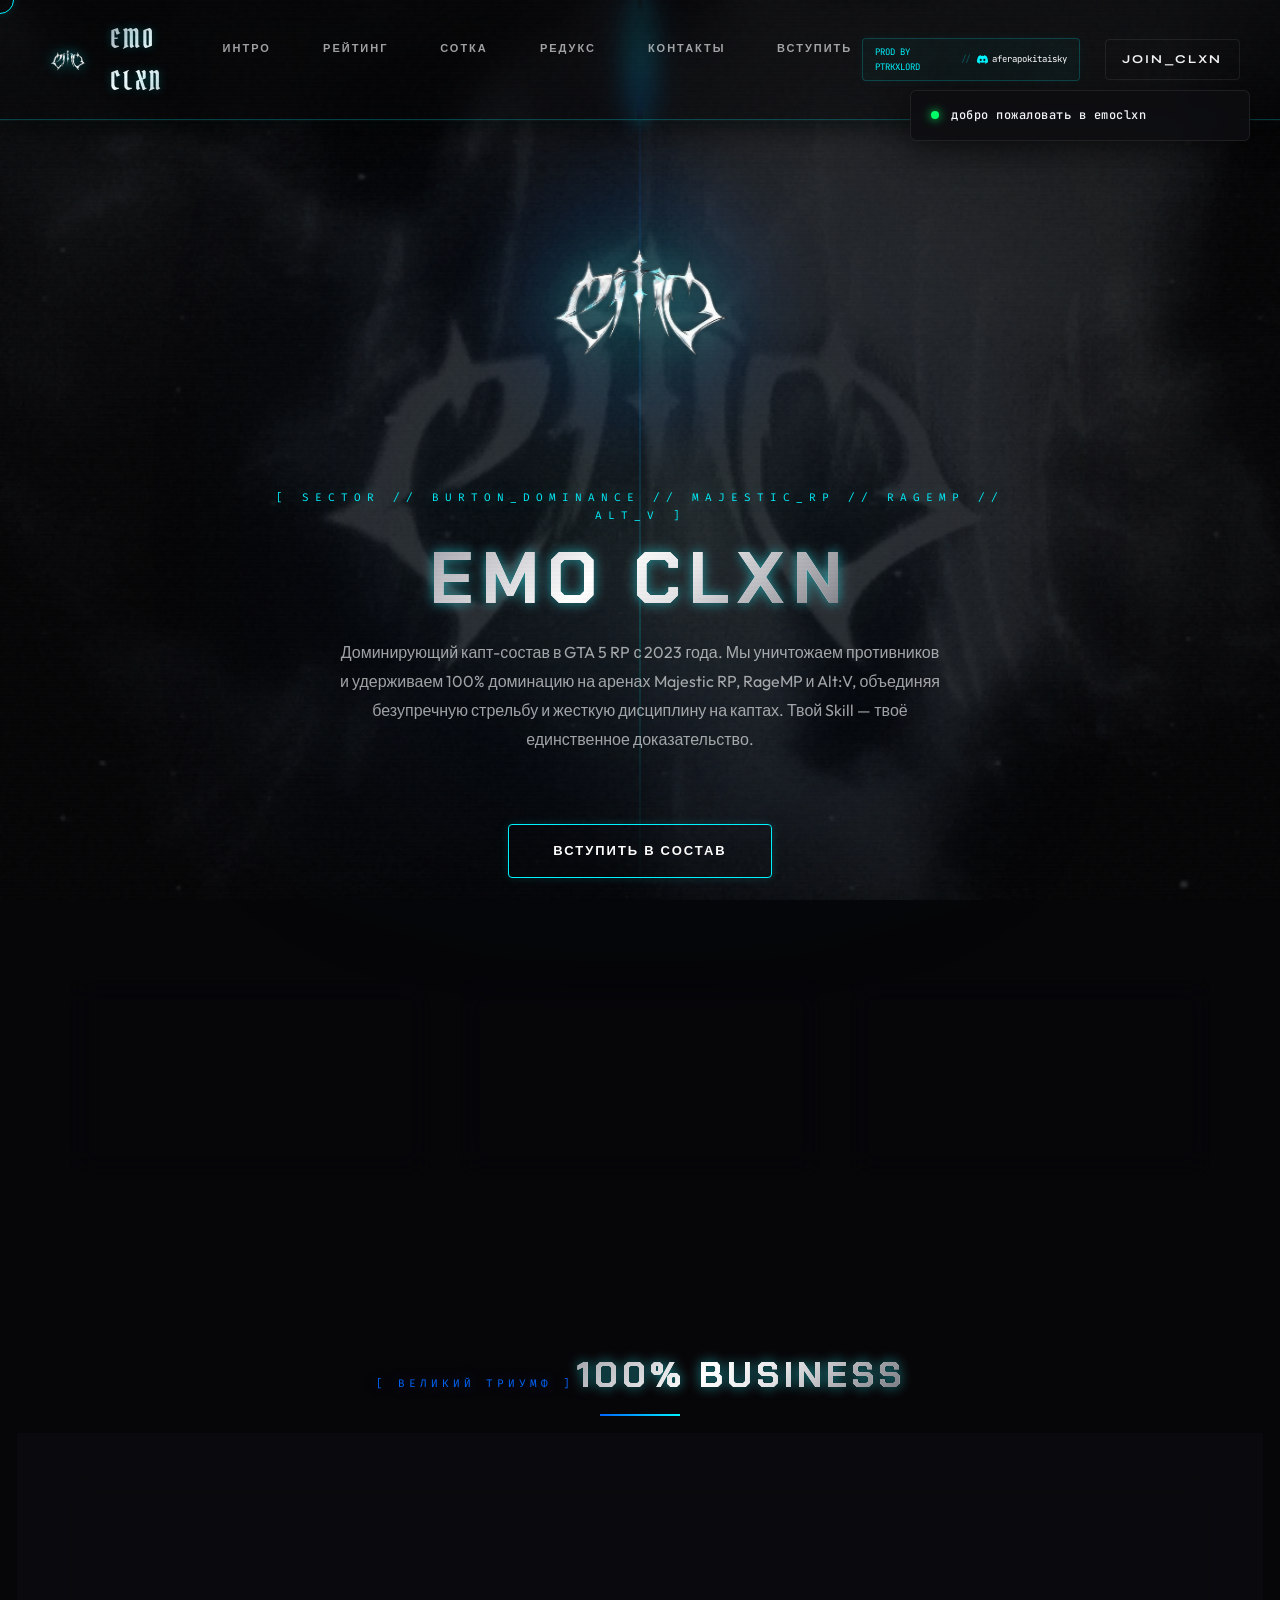
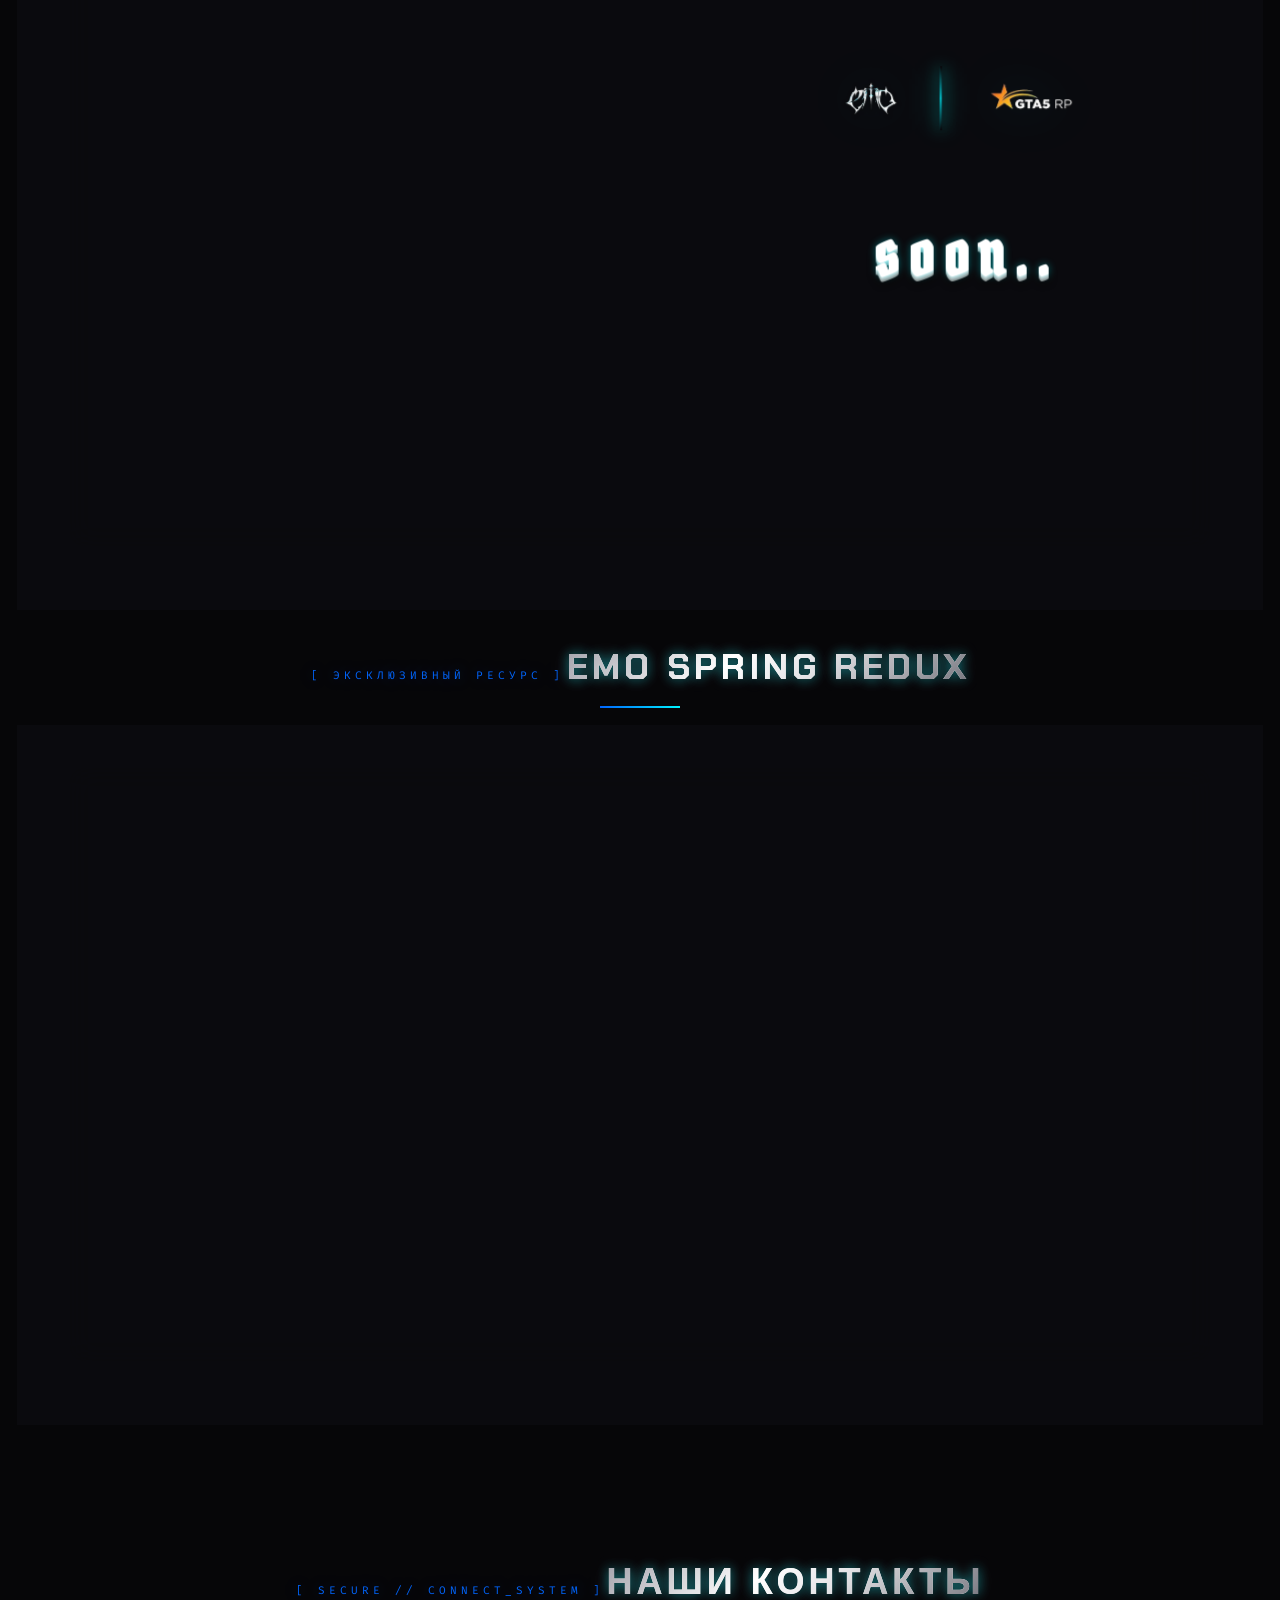
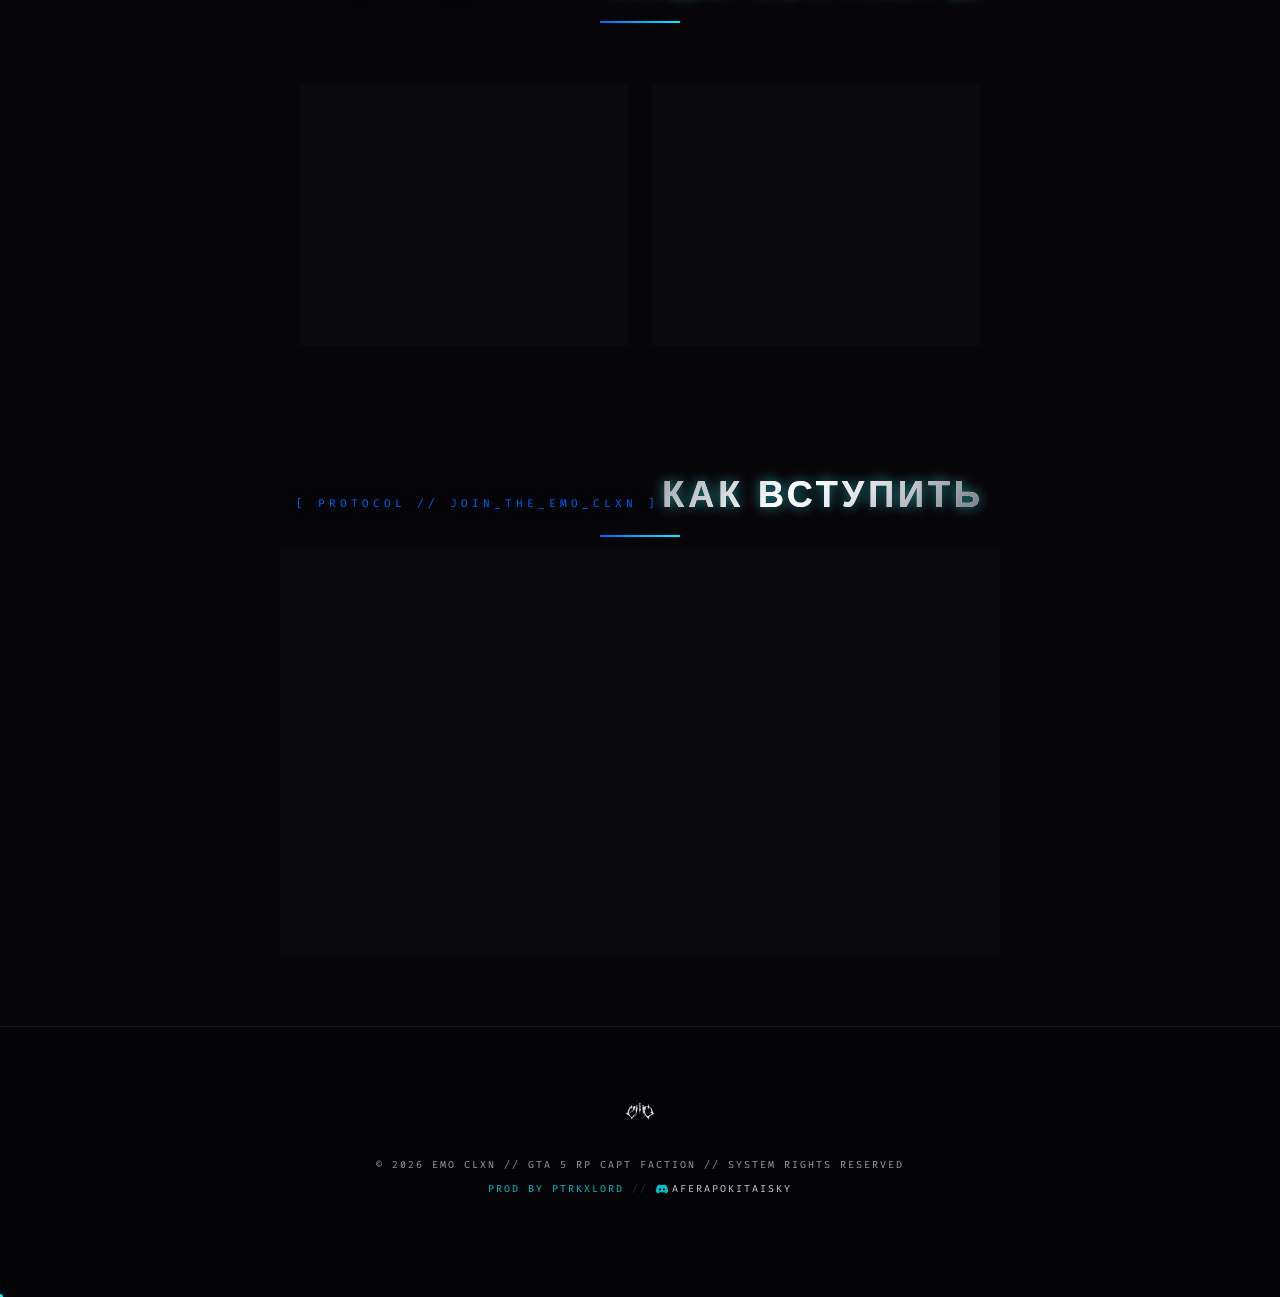
==== commit eefaa3f3: "SEO & Logo: Integrate new high-res image copy.png into favicon, metadata preview cards and Esports s" ====
--- a/index.html
+++ b/index.html
@@ -5,7 +5,7 @@
     <meta charset="UTF-8">
     <meta name="viewport" content="width=device-width, initial-scale=1.0">
     <title>EMO CLXN — GTA 5 RP | Majestic RP, RageMP & Alt:V Capture Family</title>
-    <link rel="icon" href="./assets/image.png" type="image/png">
+    <link rel="icon" href="./assets/image%20copy.png" type="image/png">
 
     <!-- Technical SEO Metadata -->
     <meta name="description"
@@ -18,9 +18,9 @@
     <meta property="og:type" content="website">
     <meta property="og:title" content="EMO CLXN — GTA 5 RP | Majestic RP, RageMP & Alt:V Capture Family">
     <meta property="og:description"
-        content="Официальный капт-портал EMO CLXN. Лучшая киберспортивная гетто-семья в GTA 5 RP на Majestic RP, RageMP и Alt:V. Скачивай EMO Spring Redux и вступай в состав!">
+        content="Официальный сайт капт фамы EMO CLXN. Лучшая  капт семья в GTA 5 RP на Majestic RP, RageMP и Alt:V. Скачивай EMO Spring Redux и вступай в состав!">
     <meta property="og:url" content="https://www.emoclxn.tech/">
-    <meta property="og:image" content="https://www.emoclxn.tech/assets/soon_banner.png">
+    <meta property="og:image" content="https://www.emoclxn.tech/assets/image%20copy.png">
     <meta property="og:site_name" content="EMO CLXN">
     <meta property="og:locale" content="ru_RU">
 
@@ -29,7 +29,7 @@
     <meta name="twitter:title" content="EMO CLXN — GTA 5 RP | Majestic RP, RageMP & Alt:V Capture Family">
     <meta name="twitter:description"
         content="Официальный капт-портал EMO CLXN. Лучшая киберспортивная гетто-семья в GTA 5 RP на Majestic RP, RageMP и Alt:V. Скачивай EMO Spring Redux и вступай в состав!">
-    <meta name="twitter:image" content="https://www.emoclxn.tech/assets/soon_banner.png">
+    <meta name="twitter:image" content="https://www.emoclxn.tech/assets/image%20copy.png">
 
     <!-- JSON-LD Structured Data Schema Markup (Esports/SportsOrganization) -->
     <script type="application/ld+json">
@@ -40,7 +40,7 @@
       "alternateName": "EMO GTA 5 RP Majestic RP, RageMP & Alt:V Capture Family",
       "description": "Официальный киберспортивный капт-портал и гетто-сообщество EMO CLXN на сервере Burton Majestic RP, RageMP и Alt:V в GTA 5 RP.",
       "url": "https://www.emoclxn.tech/",
-      "logo": "https://www.emoclxn.tech/assets/image.png",
+      "logo": "https://www.emoclxn.tech/assets/image%20copy.png",
       "sameAs": [
         "https://discord.gg/S3zFaA6sh",
         "https://youtu.be/HP5_l6GB4WA"
@@ -154,7 +154,9 @@
             <h1 class="hero-title chrome-text" data-text="EMO CLXN">EMO CLXN</h1>
 
             <p class="hero-desc">
-                Доминирующий капт-состав в GTA 5 RP с 2023 года. Мы уничтожаем противников и удерживаем 100% доминацию на аренах Majestic RP, RageMP и Alt:V, объединяя безупречную стрельбу и жесткую дисциплину на каптах. Твой Skill — твоё единственное доказательство.
+                Доминирующий капт-состав в GTA 5 RP с 2023 года. Мы уничтожаем противников и удерживаем 100% доминацию
+                на аренах Majestic RP, RageMP и Alt:V, объединяя безупречную стрельбу и жесткую дисциплину на каптах.
+                Твой Skill — твоё единственное доказательство.
             </p>
 
             <div class="hero-actions" style="display: flex; justify-content: center; margin-top: 30px;">
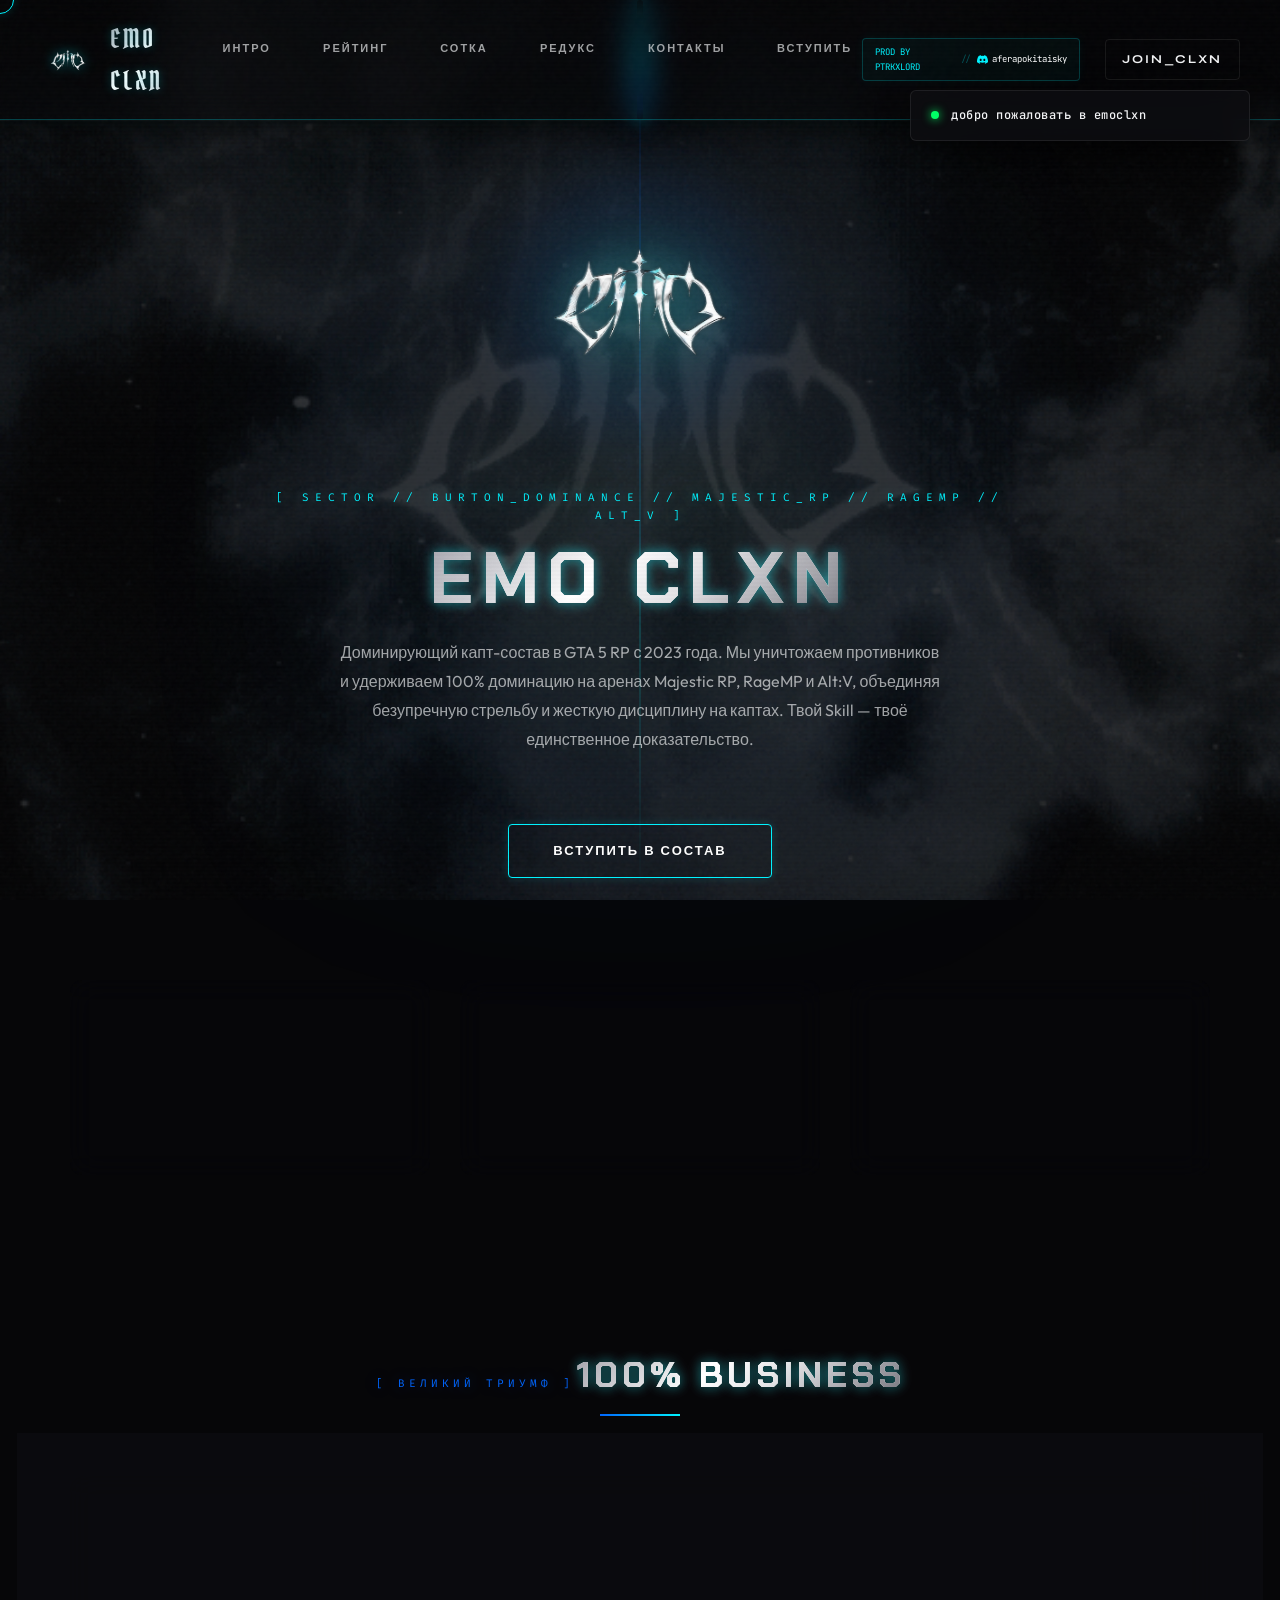
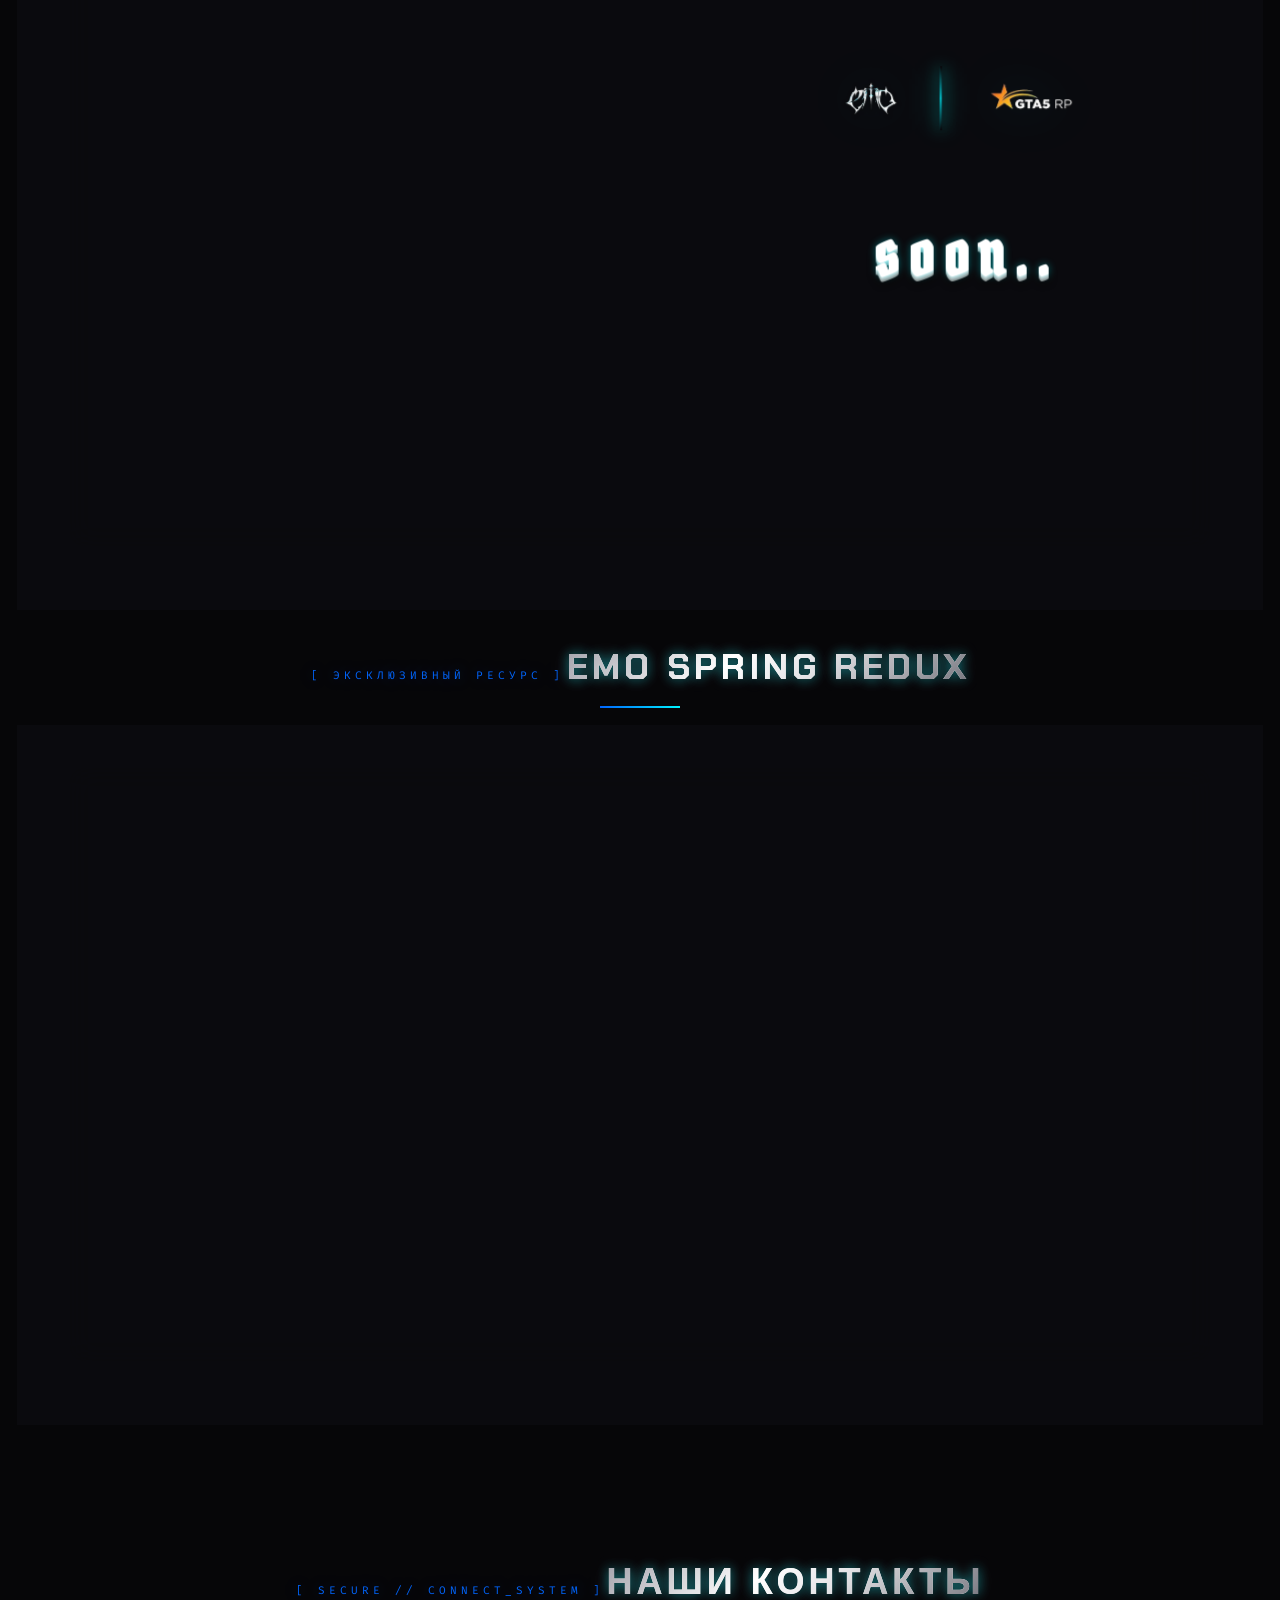
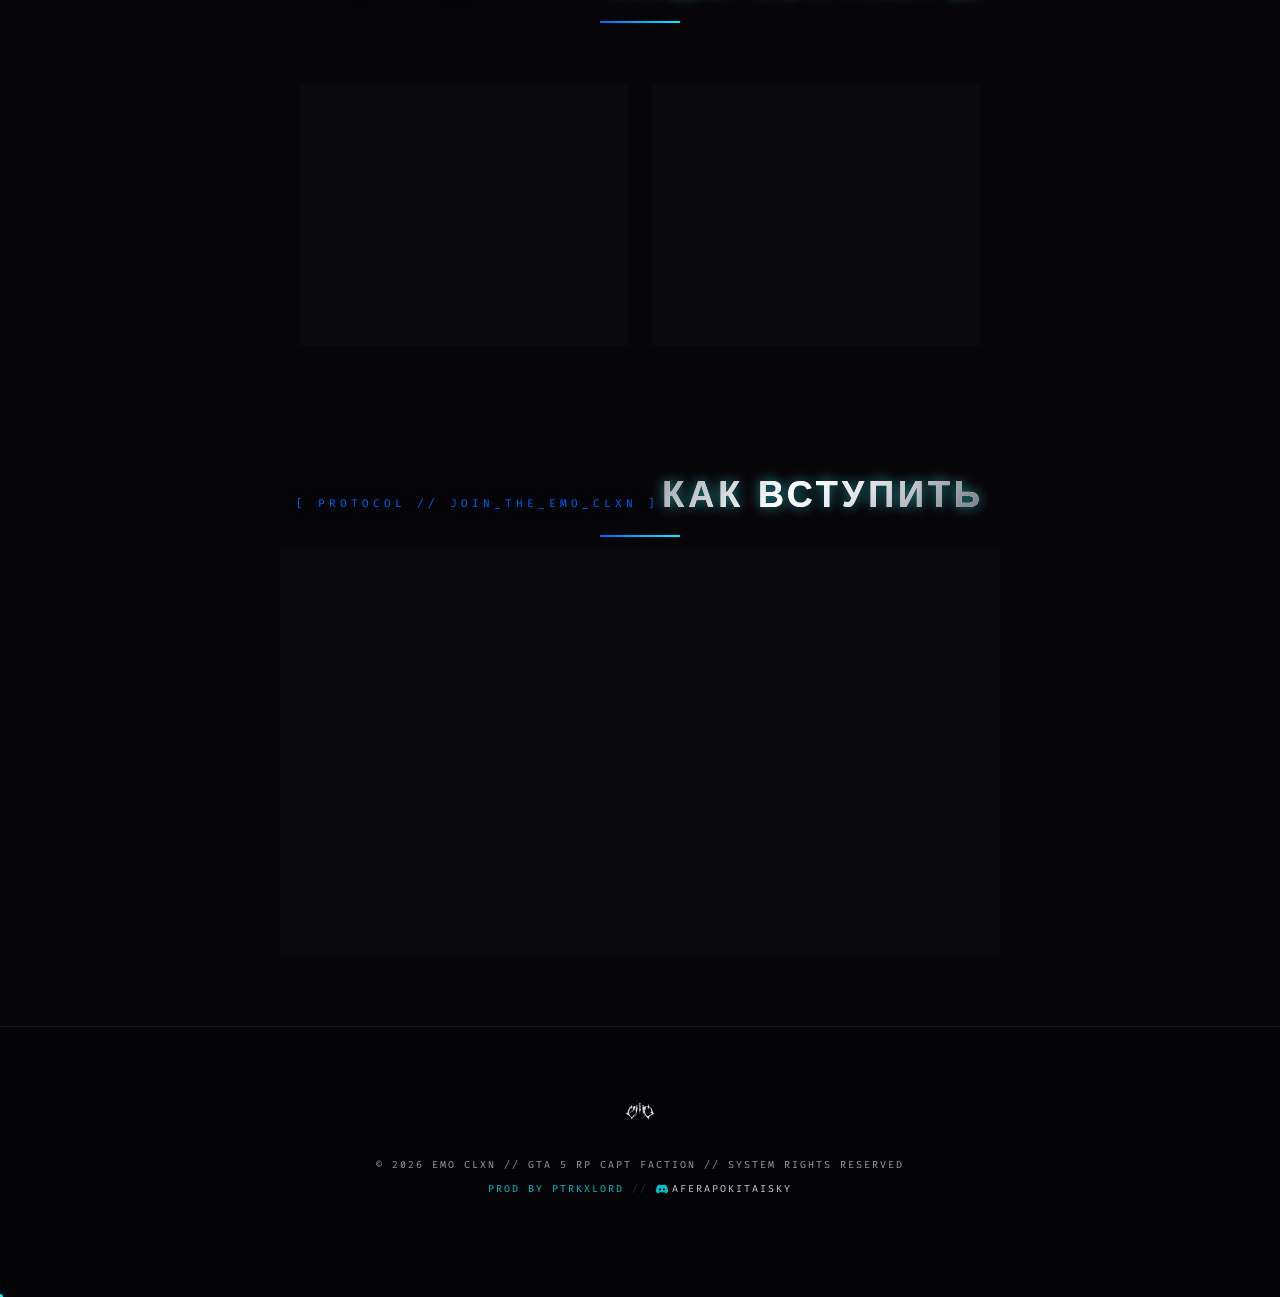
==== commit a3526f0d: "SEO: Standardize meta descriptions across index.html and soon.html without cybersport references" ====
--- a/index.html
+++ b/index.html
@@ -7,9 +7,8 @@
     <title>EMO CLXN — GTA 5 RP | Majestic RP, RageMP & Alt:V Capture Family</title>
     <link rel="icon" href="./assets/image%20copy.png" type="image/png">
 
-    <!-- Technical SEO Metadata -->
     <meta name="description"
-        content="Официальный капт-портал EMO CLXN. Лучшая киберспортивная гетто-семья в GTA 5 RP на Majestic RP, RageMP и Alt:V. Скачивай EMO Spring Redux и вступай в состав!">
+        content="Официальный сайт капт фамы EMO CLXN. Лучшая капт семья в GTA 5 RP на Majestic RP, RageMP и Alt:V. Скачивай EMO Spring Redux и вступай в состав!">
     <meta name="keywords"
         content="gta 5 rp, majestic rp, ragemp, alt:v, capt fam, капт фама, гетто majestic, стрельба majestic, rage mp capt, alt v gta 5, heavy pistol, shadowplay, emo clxn, y2k chrome, emo spring redux, каптеры majestic">
     <link rel="canonical" href="https://www.emoclxn.tech/">
@@ -28,7 +27,7 @@
     <meta name="twitter:card" content="summary_large_image">
     <meta name="twitter:title" content="EMO CLXN — GTA 5 RP | Majestic RP, RageMP & Alt:V Capture Family">
     <meta name="twitter:description"
-        content="Официальный капт-портал EMO CLXN. Лучшая киберспортивная гетто-семья в GTA 5 RP на Majestic RP, RageMP и Alt:V. Скачивай EMO Spring Redux и вступай в состав!">
+        content="Официальный сайт капт фамы EMO CLXN. Лучшая капт семья в GTA 5 RP на Majestic RP, RageMP и Alt:V. Скачивай EMO Spring Redux и вступай в состав!">
     <meta name="twitter:image" content="https://www.emoclxn.tech/assets/image%20copy.png">
 
     <!-- JSON-LD Structured Data Schema Markup (Esports/SportsOrganization) -->
@@ -38,7 +37,7 @@
       "@type": "SportsOrganization",
       "name": "EMO CLXN",
       "alternateName": "EMO GTA 5 RP Majestic RP, RageMP & Alt:V Capture Family",
-      "description": "Официальный киберспортивный капт-портал и гетто-сообщество EMO CLXN на сервере Burton Majestic RP, RageMP и Alt:V в GTA 5 RP.",
+      "description": "Официальный сайт капт фамы EMO CLXN на сервере Burton. Лучшая капт семья в GTA 5 RP на Majestic RP, RageMP и Alt:V. Скачивай EMO Spring Redux.",
       "url": "https://www.emoclxn.tech/",
       "logo": "https://www.emoclxn.tech/assets/image%20copy.png",
       "sameAs": [
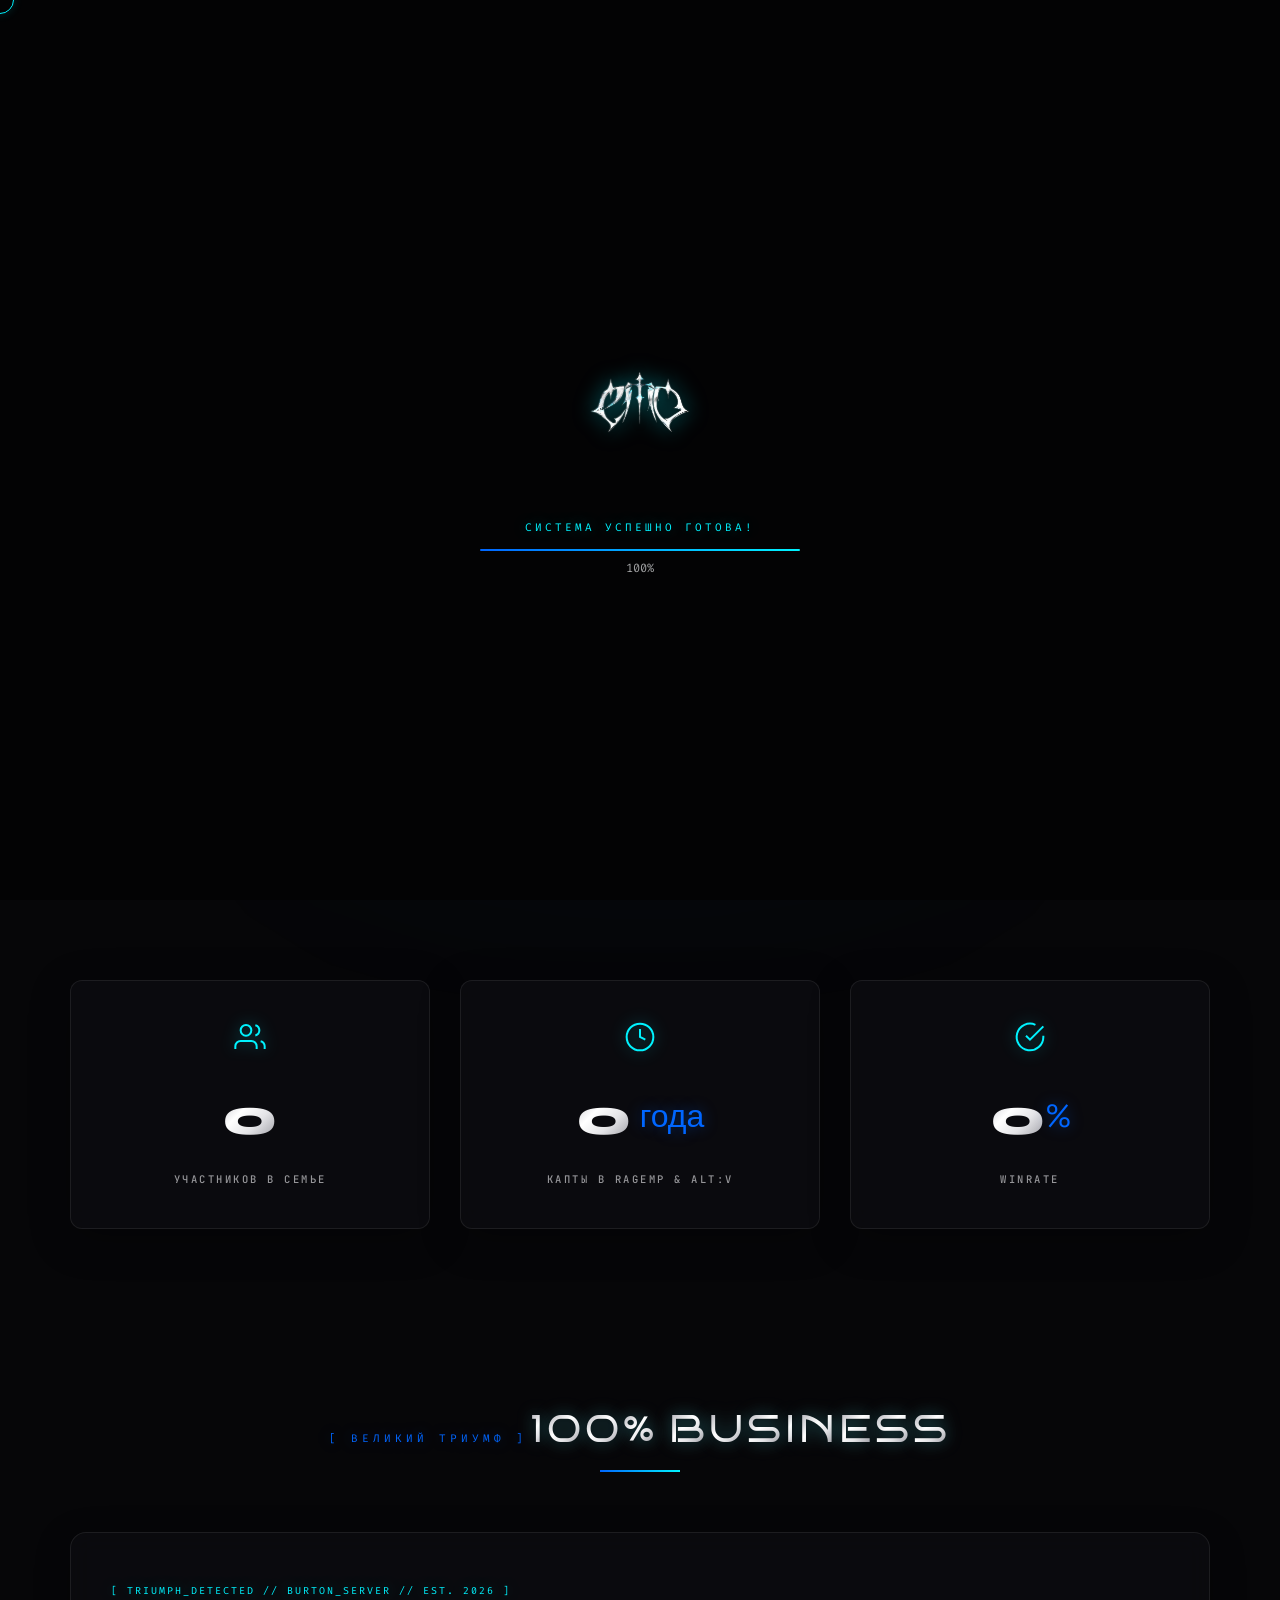
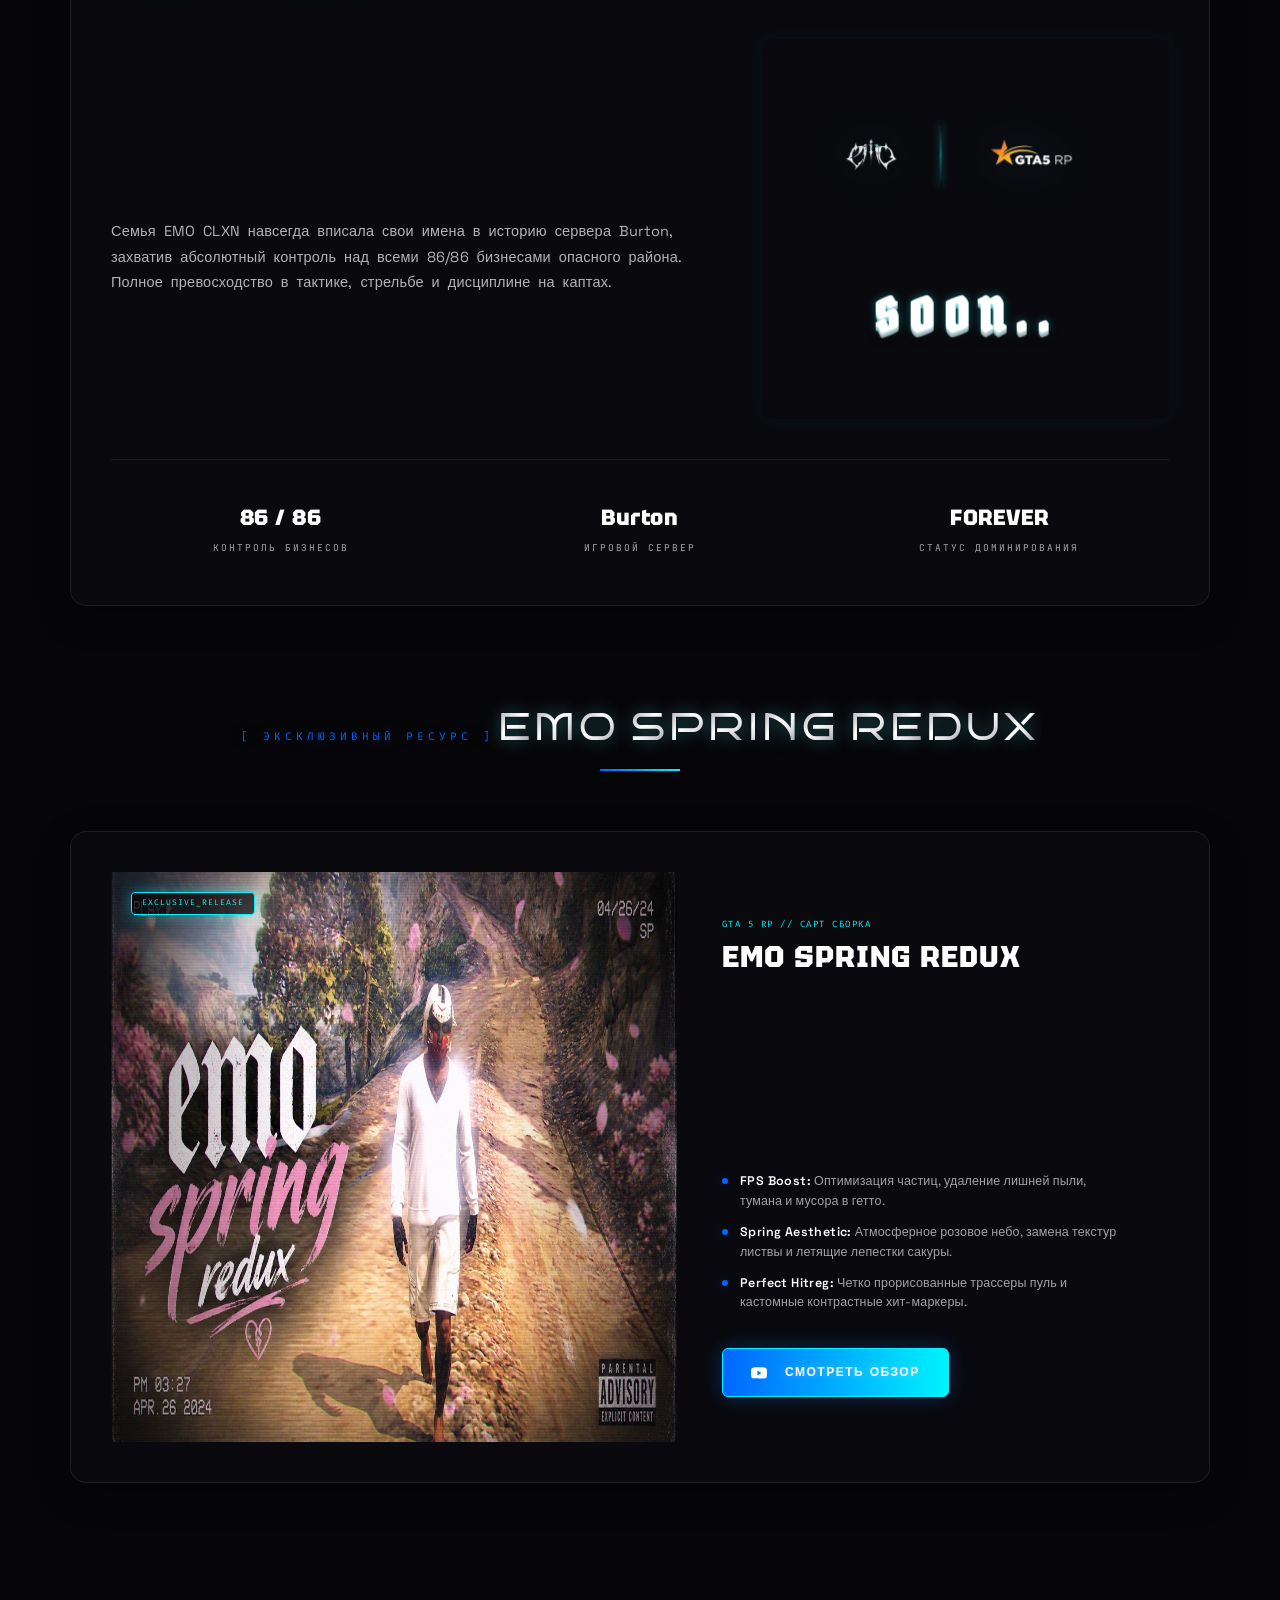
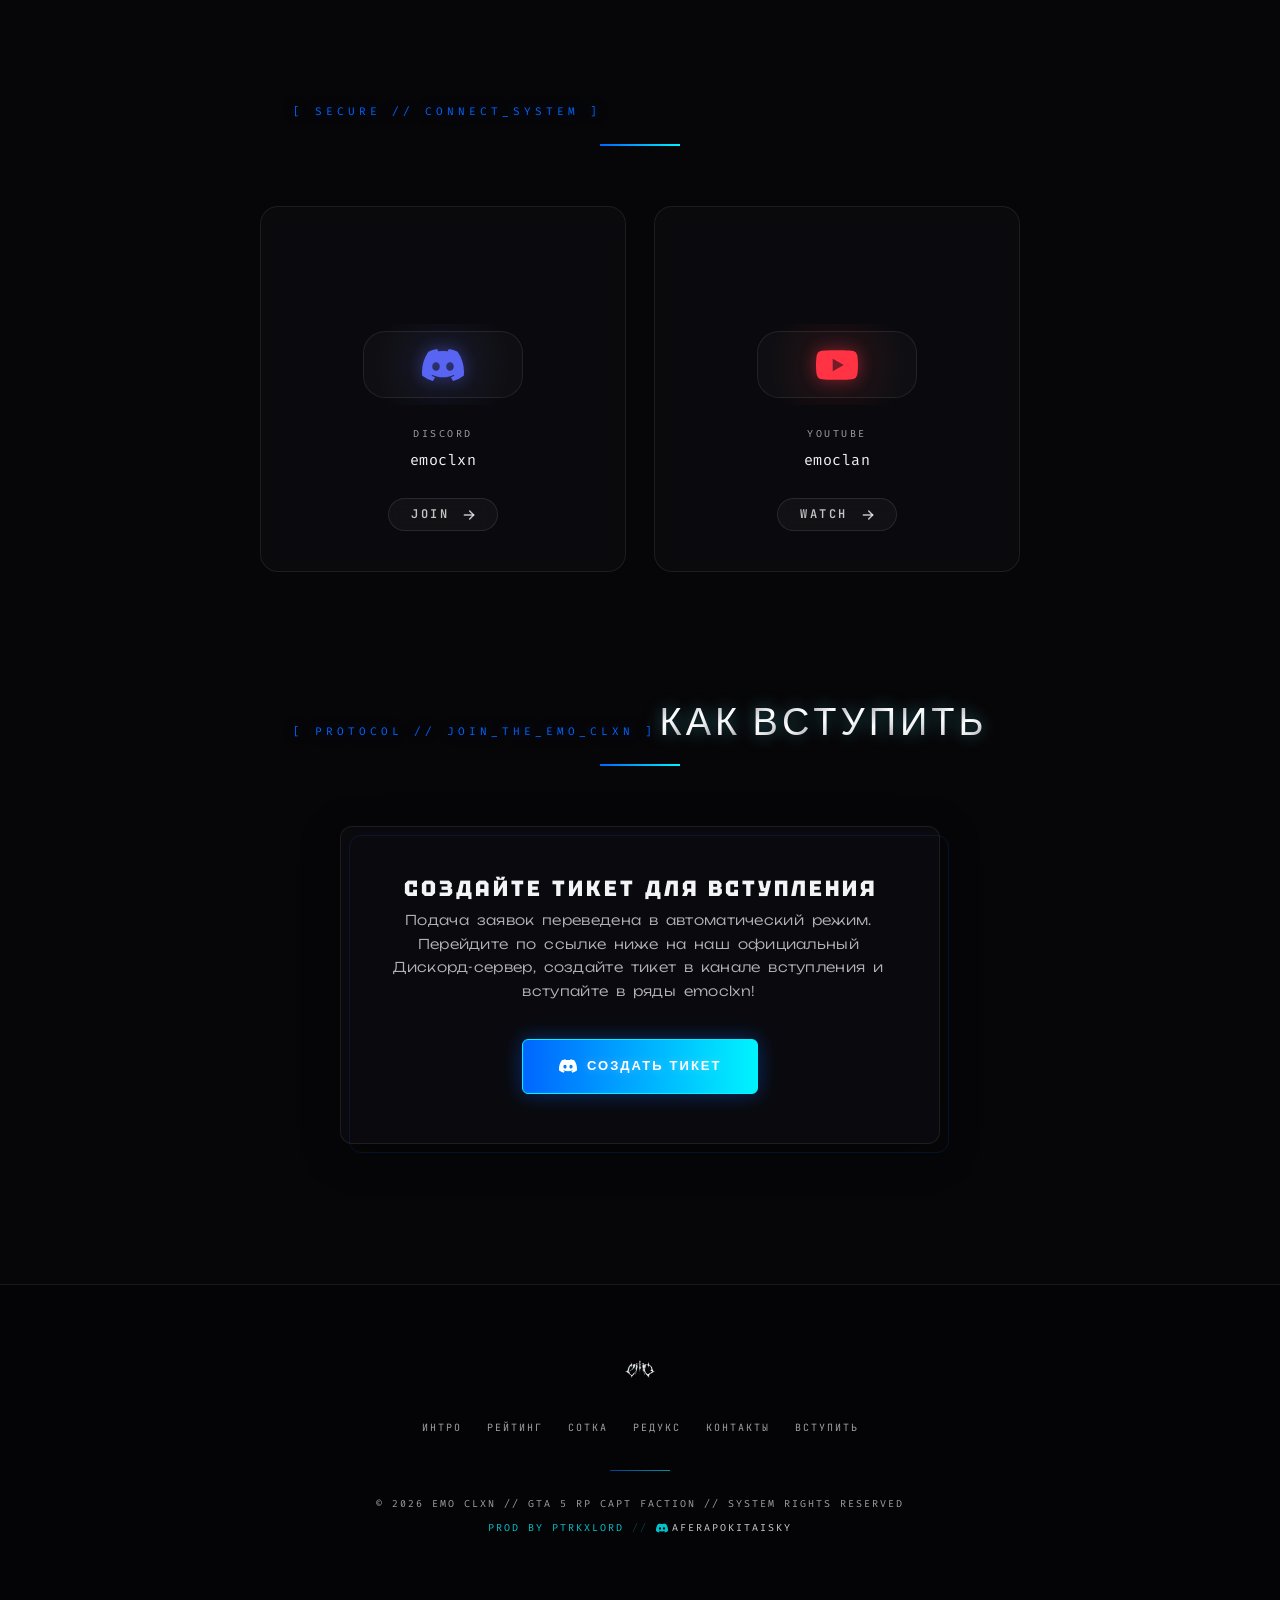
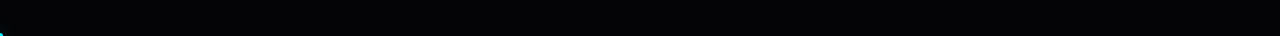
==== commit 85c51ab7: "UI: Increase height of social icon container badges to 140px on desktop and 96px on mobile" ====
--- a/index.html
+++ b/index.html
@@ -54,7 +54,7 @@
     </script>
 
     <link
-        href="https://fonts.googleapis.com/css2?family=Outfit:wght@300;400;500;600;700;800&family=Syne:wght@700;800&family=Fira+Code:wght@400;500;600&family=Chakra+Petch:wght@400;500;600;700&family=UnifrakturMaguntia&family=Orbitron:wght@500;700;900&family=Pirata+One&family=JetBrains+Mono:wght@400;500;600;700&display=swap"
+        href="https://fonts.googleapis.com/css2?family=Outfit:wght@300;400;500;600;700;800&family=Syne:wght@700;800&family=Fira+Code:wght@400;500;600&family=Chakra+Petch:wght@400;500;600;700&family=UnifrakturMaguntia&family=Orbitron:wght@500;700;900&family=Pirata+One&family=JetBrains+Mono:wght@400;500;600;700&family=Tektur:wght@400;600;800;900&family=Bruno+Ace+SC&family=Russo+One&family=Audiowide&family=Space+Grotesk:wght@300;400;500;600;700&family=Unbounded:wght@300;400;500;600;700&display=swap"
         rel="stylesheet">
     <link rel="stylesheet" href="./css/style.css">
 
@@ -83,10 +83,16 @@
     <div class="scanlines"></div>
     <div class="noise-overlay"></div>
 
+    <!-- Floating Particles Background -->
+    <canvas id="particlesCanvas"></canvas>
+
     <!-- Ambient background visuals -->
     <div class="ambient-radial"></div>
-    <div class="sword-line-bg">
-        <div class="sword-glow-bead"></div>
+    <!-- Vertical scroll progress line (center spine of the page) -->
+    <div class="scroll-spine" id="scrollSpine">
+        <div class="scroll-spine-track"></div>
+        <div class="scroll-spine-fill" id="scrollSpineFill"></div>
+        <div class="scroll-spine-bead" id="scrollSpineBead"></div>
     </div>
 
     <!-- 10. SYSTEM STARTUP BOOTLOADER (Feature 10: Progressbar Loader) -->
@@ -120,6 +126,13 @@
                 <li><a href="#contact">Вступить</a></li>
             </ul>
         </nav>
+
+        <!-- Burger Menu Button (Mobile) -->
+        <button class="burger-btn" id="burgerBtn" aria-label="Открыть меню">
+            <span class="burger-line"></span>
+            <span class="burger-line"></span>
+            <span class="burger-line"></span>
+        </button>
 
         <div class="nav-actions">
             <!-- High-Tech Developer Credits Badge -->
@@ -142,49 +155,84 @@
         </div>
     </header>
 
+    <!-- Mobile Navigation Overlay -->
+    <div class="mobile-nav-overlay" id="mobileNav">
+        <a href="#hero" class="mobile-nav-link">Интро</a>
+        <a href="#stats" class="mobile-nav-link">Рейтинг</a>
+        <a href="#sotka" class="mobile-nav-link">Сотка</a>
+        <a href="#redux" class="mobile-nav-link">Редукс</a>
+        <a href="#socials" class="mobile-nav-link">Контакты</a>
+        <a href="#contact" class="mobile-nav-link">Вступить</a>
+        <a href="https://discord.gg/S3zFaA6sh" target="_blank" rel="noopener" class="mobile-nav-link"
+            style="color: var(--accent-cyan);">Discord</a>
+    </div>
+
     <!-- HERO SECTION -->
     <section id="hero" class="hero-section">
-        <div class="hero-wrapper container">
-            <div class="hero-shield">
+        <div class="hero-wrapper container hero-orchestrate">
+            <div class="hero-shield hero-stage-logo">
                 <img src="./assets/image.png" alt="EMO CLXN Master Shield" class="hero-logo" id="heroPulseLogo">
             </div>
 
-            <div class="hero-meta code-font">[ SECTOR // BURTON_DOMINANCE // MAJESTIC_RP // RAGEMP // ALT_V ]</div>
-            <h1 class="hero-title chrome-text" data-text="EMO CLXN">EMO CLXN</h1>
-
-            <p class="hero-desc">
+            <div class="hero-meta code-font hero-stage-meta">
+                <span class="meta-typewriter">&nbsp;[ SECTOR // BURTON_DOMINANCE // MAJESTIC_RP // RAGEMP // ALT_V ]</span>
+            </div>
+
+            <h1 class="hero-title chrome-text hero-stage-title" data-text="EMO CLXN" aria-label="EMO CLXN">
+                <span class="hero-letter hero-space" style="--i:0">&nbsp;</span><span class="hero-letter" style="--i:1">E</span><span class="hero-letter" style="--i:2">M</span><span
+                    class="hero-letter" style="--i:3">O</span><span class="hero-letter hero-space"
+                    style="--i:4">&nbsp;</span><span class="hero-letter" style="--i:5">C</span><span class="hero-letter"
+                    style="--i:6">L</span><span class="hero-letter" style="--i:7">X</span><span class="hero-letter"
+                    style="--i:8">N</span>
+            </h1>
+
+            <p class="hero-desc hero-stage-desc">
                 Доминирующий капт-состав в GTA 5 RP с 2023 года. Мы уничтожаем противников и удерживаем 100% доминацию
                 на аренах Majestic RP, RageMP и Alt:V, объединяя безупречную стрельбу и жесткую дисциплину на каптах.
                 Твой Skill — твоё единственное доказательство.
             </p>
-
-            <div class="hero-actions" style="display: flex; justify-content: center; margin-top: 30px;">
-                <a href="https://discord.gg/S3zFaA6sh" target="_blank" rel="noopener" class="btn btn-primary"
-                    style="padding: 16px 44px; font-size: 13px; letter-spacing: 2px; text-transform: uppercase;">Вступить
-                    в состав</a>
-            </div>
         </div>
     </section>
 
     <!-- 4. STATS DASHBOARD (Feature 4: Animated Counter) -->
     <section id="stats" class="stats-section">
-        <div class="container stats-grid">
-
-            <div class="stat-box glass-panel">
+        <div class="container stats-grid reveal-stagger tilt-perspective">
+
+            <div class="stat-box glass-panel glow-border reveal tilt-card idle-float">
+                <div class="stat-icon-wrap">
+                    <svg viewBox="0 0 24 24" fill="none" stroke="currentColor" stroke-width="1.5">
+                        <path d="M17 21v-2a4 4 0 0 0-4-4H5a4 4 0 0 0-4 4v2" />
+                        <circle cx="9" cy="7" r="4" />
+                        <path d="M23 21v-2a4 4 0 0 0-3-3.87" />
+                        <path d="M16 3.13a4 4 0 0 1 0 7.75" />
+                    </svg>
+                </div>
                 <div class="stat-number-wrapper">
                     <span class="stat-num" data-target="100">0</span><span class="stat-plus"></span>
                 </div>
                 <div class="stat-lbl code-font">Участников в семье</div>
             </div>
 
-            <div class="stat-box glass-panel">
+            <div class="stat-box glass-panel glow-border reveal tilt-card idle-float" style="animation-delay: 1.5s;">
+                <div class="stat-icon-wrap">
+                    <svg viewBox="0 0 24 24" fill="none" stroke="currentColor" stroke-width="1.5">
+                        <circle cx="12" cy="12" r="10" />
+                        <polyline points="12 6 12 12 16 14" />
+                    </svg>
+                </div>
                 <div class="stat-number-wrapper">
                     <span class="stat-num" data-target="3">0</span><span class="stat-plus"> года</span>
                 </div>
                 <div class="stat-lbl code-font">Капты в RageMP & Alt:V</div>
             </div>
 
-            <div class="stat-box glass-panel">
+            <div class="stat-box glass-panel glow-border reveal tilt-card idle-float" style="animation-delay: 3s;">
+                <div class="stat-icon-wrap">
+                    <svg viewBox="0 0 24 24" fill="none" stroke="currentColor" stroke-width="1.5">
+                        <path d="M22 11.08V12a10 10 0 1 1-5.93-9.14" />
+                        <polyline points="22 4 12 14.01 9 11.01" />
+                    </svg>
+                </div>
                 <div class="stat-number-wrapper">
                     <span class="stat-num" data-target="80">0</span><span class="stat-plus">%</span>
                 </div>
@@ -195,26 +243,26 @@
     </section>
 
     <!-- 9. DOMINATION SECTION (Сотка) -->
-    <section id="sotka" class="sotka-section">
-        <div class="container">
+    <section id="sotka" class="sotka-section reveal">
+        <div class="container tilt-perspective">
 
             <div class="section-header">
                 <span class="section-subtitle code-font">[ ВЕЛИКИЙ ТРИУМФ ]</span>
-                <h2 class="section-title chrome-text" data-text="100% BUSINESS">100% BUSINESS</h2>
+                <h2 class="section-title chrome-text" data-text="100% BUSINESS" data-animate="chars">100% BUSINESS</h2>
                 <div class="section-divider"></div>
             </div>
 
-            <div class="domination-full-card glass-panel">
+            <div class="domination-full-card glass-panel glow-border tilt-card card-press-in">
                 <div class="domination-badge code-font">[ TRIUMPH_DETECTED // BURTON_SERVER // EST. 2026 ]</div>
 
                 <div class="domination-content-split">
                     <div class="domination-left">
-                        <h3 class="domination-large-title chrome-text" data-text="BIZWAR DOMINATION">BIZWAR DOMINATION
-                        </h3>
-                        <p class="domination-large-desc">
-                            Семья <span class="code-font" style="color: var(--accent-cyan);">EMO CLXN</span> навсегда
-                            вписала свои имена в историю сервера Burton, захватив абсолютный контроль над всеми 86/86
-                            бизнесами опасного района. Полное превосходство в тактике, стрельбе и дисциплине на каптах.
+                        <h3 class="domination-large-title chrome-text text-typewriter" data-text="BIZWAR DOMINATION"
+                            data-animate="chars">BIZWAR DOMINATION</h3>
+                        <p class="domination-large-desc" data-animate="words">
+                            Семья EMO CLXN навсегда вписала свои имена в историю сервера Burton, захватив абсолютный
+                            контроль над всеми 86/86 бизнесами опасного района. Полное превосходство в тактике, стрельбе
+                            и дисциплине на каптах.
                         </p>
                     </div>
 
@@ -244,16 +292,17 @@
     </section>
 
     <!-- 10. OFFICIAL REDUX SECTION (Наш Редукс) -->
-    <section id="redux" class="redux-section">
-        <div class="container">
+    <section id="redux" class="redux-section reveal">
+        <div class="container tilt-perspective">
 
             <div class="section-header">
                 <span class="section-subtitle code-font">[ ЭКСКЛЮЗИВНЫЙ РЕСУРС ]</span>
-                <h2 class="section-title chrome-text" data-text="Emo Spring Redux">Emo Spring Redux</h2>
+                <h2 class="section-title chrome-text" data-text="Emo Spring Redux" data-animate="chars">Emo Spring Redux
+                </h2>
                 <div class="section-divider"></div>
             </div>
 
-            <div class="redux-showcase-card glass-panel">
+            <div class="redux-showcase-card glass-panel glow-border tilt-card card-press-in">
                 <div class="redux-image-container">
                     <img src="./assets/photo_2026-05-05_18-30-24.jpg" alt="Emo Spring Redux Preview"
                         class="redux-preview-img">
@@ -264,10 +313,10 @@
                 <div class="redux-details">
                     <div class="redux-header-wrap">
                         <span class="redux-tech-badge code-font">GTA 5 RP // CAPT СБОРКА</span>
-                        <h3 class="redux-main-title">EMO SPRING REDUX</h3>
-                    </div>
-
-                    <p class="redux-main-desc">
+                        <h3 class="redux-main-title" data-animate="chars">EMO SPRING REDUX</h3>
+                    </div>
+
+                    <p class="redux-main-desc" data-animate="words">
                         Официальный редукс от EMO CLXN, созданный специально для каптеров. Максимальный прирост кадров в
                         секунду (FPS Boost), сочные весенние тона с летящими лепестками сакуры, идеальное сглаживание,
                         контрастные хит-маркеры попаданий и кастомные трассеры для точного контроля стрельбы.
@@ -293,7 +342,7 @@
 
                     <div class="redux-action-wrap">
                         <a href="https://youtu.be/HP5_l6GB4WA" target="_blank" rel="noopener"
-                            class="btn btn-primary code-font redux-download-btn">
+                            class="btn btn-primary code-font redux-download-btn btn-magnetic">
                             <svg viewBox="0 0 24 24" fill="currentColor"
                                 style="width: 16px; height: 16px; margin-right: 8px;">
                                 <path
@@ -318,21 +367,21 @@
     </div>
 
     <!-- 11. SOCIALS SECTION (Контакты) -->
-    <section id="socials" class="socials-section">
+    <section id="socials" class="socials-section reveal">
         <div class="container">
 
             <div class="section-header">
                 <span class="section-subtitle code-font">[ SECURE // CONNECT_SYSTEM ]</span>
-                <h2 class="section-title chrome-text" data-text="Наши Контакты">Наши Контакты</h2>
+                <h2 class="section-title chrome-text" data-text="Наши Контакты" data-animate="chars">Наши Контакты</h2>
                 <div class="section-divider"></div>
             </div>
 
             <!-- HIGH-TECH SOCIAL CONTACT CARDS GRID -->
-            <div class="contact-links-grid">
+            <div class="contact-links-grid tilt-perspective">
 
                 <!-- Discord -->
                 <a href="https://discord.gg/S3zFaA6sh" target="_blank" rel="noopener"
-                    class="contact-social-card card-discord">
+                    class="contact-social-card card-discord tilt-card">
                     <div class="social-card-glow"></div>
                     <div class="social-card-icon">
                         <svg viewBox="0 0 24 24" fill="currentColor">
@@ -344,16 +393,19 @@
                         <span class="social-card-label">Discord</span>
                         <span class="social-card-handle">emoclxn</span>
                     </div>
-                    <div class="social-card-arrow">
-                        <svg viewBox="0 0 24 24" fill="none" stroke="currentColor" stroke-width="2">
-                            <path d="M7 17l9.2-9.2M17 17V8h-9" />
+                    <div class="social-card-action">
+                        <span class="social-card-action-text">JOIN</span>
+                        <svg class="social-card-action-arrow" viewBox="0 0 24 24" fill="none" stroke="currentColor"
+                            stroke-width="2.2" stroke-linecap="round" stroke-linejoin="round">
+                            <line x1="5" y1="12" x2="19" y2="12" />
+                            <polyline points="13 6 19 12 13 18" />
                         </svg>
                     </div>
                 </a>
 
                 <!-- YouTube -->
                 <a href="https://youtube.com/@emoclan?si=eeXVReaNUeZdvAqD" target="_blank" rel="noopener"
-                    class="contact-social-card card-yt">
+                    class="contact-social-card card-yt tilt-card">
                     <div class="social-card-glow"></div>
                     <div class="social-card-icon">
                         <svg viewBox="0 0 24 24" fill="currentColor">
@@ -365,9 +417,12 @@
                         <span class="social-card-label">YouTube</span>
                         <span class="social-card-handle">emoclan</span>
                     </div>
-                    <div class="social-card-arrow">
-                        <svg viewBox="0 0 24 24" fill="none" stroke="currentColor" stroke-width="2">
-                            <path d="M7 17l9.2-9.2M17 17V8h-9" />
+                    <div class="social-card-action">
+                        <span class="social-card-action-text">WATCH</span>
+                        <svg class="social-card-action-arrow" viewBox="0 0 24 24" fill="none" stroke="currentColor"
+                            stroke-width="2.2" stroke-linecap="round" stroke-linejoin="round">
+                            <line x1="5" y1="12" x2="19" y2="12" />
+                            <polyline points="13 6 19 12 13 18" />
                         </svg>
                     </div>
                 </a>
@@ -377,33 +432,33 @@
     </section>
 
     <!-- 3. CONTACT FORM (Feature 3, 7) -->
-    <section id="contact" class="contact-section">
+    <section id="contact" class="contact-section reveal reveal-scale">
         <div class="container">
 
             <div class="section-header">
                 <span class="section-subtitle code-font">[ PROTOCOL // JOIN_THE_EMO_CLXN ]</span>
-                <h2 class="section-title chrome-text" data-text="Как Вступить">Как Вступить</h2>
+                <h2 class="section-title chrome-text" data-text="Как Вступить" data-animate="chars">Как Вступить</h2>
                 <div class="section-divider"></div>
             </div>
 
-            <div class="contact-card-panel glass-panel" style="text-align: center; padding: 50px 30px;">
+            <div class="contact-card-panel glass-panel tilt-card card-press-in"
+                style="text-align: center; padding: 50px 30px;">
                 <h3 class="contact-form-title">Создайте тикет для вступления</h3>
-                <p class="contact-form-subtitle"
+                <p class="contact-form-subtitle" data-animate="words"
                     style="max-width: 600px; margin: 0 auto 35px auto; font-size: 13px; line-height: 1.6;">
                     Подача заявок переведена в автоматический режим. Перейдите по ссылке ниже на наш официальный
-                    Дискорд-сервер, создайте тикет в канале вступления и вступайте в ряды <span class="code-font"
-                        style="color: var(--accent-cyan);">emoclxn</span>!
+                    Дискорд-сервер, создайте тикет в канале вступления и вступайте в ряды emoclxn!
                 </p>
 
                 <div style="display: flex; justify-content: center;">
                     <a href="https://discord.gg/S3zFaA6sh" target="_blank" rel="noopener"
-                        class="btn btn-primary code-font"
+                        class="btn btn-primary code-font btn-magnetic"
                         style="padding: 16px 36px; font-size: 13px; letter-spacing: 2px; text-transform: uppercase; box-shadow: 0 0 20px rgba(0, 102, 255, 0.4); display: inline-flex; align-items: center; gap: 10px; border-radius: 6px;">
                         <svg viewBox="0 0 24 24" fill="currentColor" style="width: 18px; height: 18px;">
                             <path
                                 d="M20.317 4.37a19.791 19.791 0 00-4.885-1.515.074.074 0 00-.079.037c-.21.375-.444.864-.608 1.25a18.27 18.27 0 00-5.487 0 12.64 12.64 0 00-.617-1.25.077.077 0 00-.079-.037A19.736 19.736 0 003.677 4.37a.07.07 0 00-.032.027C.533 9.046-.32 13.58.099 18.057a.082.082 0 00.031.057 19.9 19.9 0 005.993 3.03.078.078 0 00.084-.028c.462-.63.874-1.295 1.226-1.994a.076.076 0 00-.041-.106 13.107 13.107 0 01-1.872-.892.077.077 0 01-.008-.128 10.2 10.2 0 00.372-.292.074.074 0 01.077-.01c3.928 1.793 8.18 1.793 12.062 0a.074.074 0 01.078.01c.12.098.246.198.373.292a.077.077 0 01-.006.127 12.299 12.299 0 01-1.873.892.077.077 0 00-.041.107c.36.698.772 1.362 1.225 1.993a.076.076 0 00.084.028 19.839 19.839 0 006.002-3.03.077.077 0 00.032-.054c.5-5.177-.838-9.674-3.549-13.66a.061.061 0 00-.031-.03zM8.02 15.33c-1.183 0-2.157-1.085-2.157-2.419 0-1.333.956-2.419 2.157-2.419 1.21 0 2.176 1.096 2.157 2.42 0 1.333-.956 2.418-2.157 2.418zm7.975 0c-1.183 0-2.157-1.085-2.157-2.419 0-1.333.955-2.419 2.157-2.419 1.21 0 2.176 1.096 2.157 2.42 0 1.333-.946 2.418-2.157 2.418z" />
                         </svg>
-                        СОЗДАТЬ ТИКЕТ В discord
+                        СОЗДАТЬ ТИКЕТ
                     </a>
                 </div>
             </div>
@@ -412,9 +467,21 @@
     </section>
 
     <!-- DECORATIVE CYBER FOOTER -->
-    <footer class="main-footer">
+    <footer class="main-footer reveal">
         <div class="container">
             <img src="./assets/image.png" alt="EMO CLXN Footer Icon" class="footer-nav-logo">
+
+            <div class="footer-nav-links">
+                <a href="#hero">Интро</a>
+                <a href="#stats">Рейтинг</a>
+                <a href="#sotka">Сотка</a>
+                <a href="#redux">Редукс</a>
+                <a href="#socials">Контакты</a>
+                <a href="#contact">Вступить</a>
+            </div>
+
+            <div class="footer-divider"></div>
+
             <div class="footer-copy code-font"
                 style="display: flex; flex-direction: column; gap: 8px; align-items: center;">
                 <div>&copy; 2026 EMO CLXN // GTA 5 RP CAPT FACTION // SYSTEM RIGHTS RESERVED</div>
--- a/css/style.css
+++ b/css/style.css
@@ -34,10 +34,14 @@
   --card-height: 420px;
 
   /* Font Families System */
-  --font-main: 'Outfit', sans-serif;
+  --font-main: 'Space Grotesk', 'Outfit', sans-serif;
   --font-display: 'Chakra Petch', 'Syne', sans-serif;
   --font-code: 'JetBrains Mono', 'Fira Code', monospace;
   --font-gothic: 'Pirata One', 'UnifrakturMaguntia', serif;
+  --font-hero: 'Tektur', 'Chakra Petch', sans-serif;
+  --font-section: 'Bruno Ace SC', 'Audiowide', sans-serif;
+  --font-accent: 'Russo One', 'Syne', sans-serif;
+  --font-tagline: 'Unbounded', 'Space Grotesk', sans-serif;
 }
 
 /* Light Mode Variables override */
@@ -172,45 +176,118 @@
   opacity: var(--noise-opacity);
 }
 
-/* Descending Cyber-Sword / Glowing line in the center of the background (aligned with GIF spikes) */
-.sword-line-bg {
+/* ═══════════════════════════════════════════════════════════════
+   VERTICAL SCROLL SPINE (center progress line)
+   ═══════════════════════════════════════════════════════════════ */
+.scroll-spine {
   position: fixed;
   left: 50%;
   top: 0;
   width: 2px;
-  height: 100%;
+  height: 100vh;
   transform: translateX(-50%);
-  background: linear-gradient(to bottom, 
-    rgba(var(--accent-blue-rgb), 0) 0%, 
-    rgba(var(--accent-blue-rgb), 0.15) 30%, 
-    rgba(var(--accent-cyan-rgb), 0.15) 70%, 
+  pointer-events: none;
+  /* Sits behind sections (z:10) so cards overlap it, but above ambient bg layers */
+  z-index: 1;
+}
+
+/* Faint background track running the entire viewport height */
+.scroll-spine-track {
+  position: absolute;
+  inset: 0;
+  background: linear-gradient(to bottom,
+    rgba(var(--accent-cyan-rgb), 0) 0%,
+    rgba(var(--accent-cyan-rgb), 0.08) 15%,
+    rgba(var(--accent-cyan-rgb), 0.08) 85%,
     rgba(var(--accent-cyan-rgb), 0) 100%
   );
-  pointer-events: none;
-  z-index: -1;
-}
-
-.sword-glow-bead {
+}
+
+/* The growing fill — height is set dynamically by JS */
+.scroll-spine-fill {
   position: absolute;
-  width: 6px;
-  height: 120px;
-  left: -2px;
-  background: linear-gradient(to bottom, 
-    rgba(255, 255, 255, 0) 0%, 
-    var(--accent-cyan) 50%, 
-    var(--accent-blue) 80%,
-    rgba(255, 255, 255, 0) 100%
+  top: 0;
+  left: 0;
+  width: 100%;
+  height: 0%;
+  background: linear-gradient(to bottom,
+    rgba(var(--accent-blue-rgb), 0) 0%,
+    rgba(var(--accent-blue-rgb), 0.3) 20%,
+    rgba(var(--accent-cyan-rgb), 0.5) 60%,
+    rgba(255, 255, 255, 0.6) 100%
   );
-  border-radius: 3px;
-  box-shadow: 0 0 15px var(--accent-cyan), 0 0 30px var(--accent-blue);
-  animation: swordDescend 8s infinite linear;
-}
-
-@keyframes swordDescend {
-  0% { top: -150px; opacity: 0; }
-  10% { opacity: 1; }
-  90% { opacity: 1; }
-  100% { top: 110%; opacity: 0; }
+  background-size: 100% 200%;
+  background-position: 0% 0%;
+  box-shadow: 0 0 4px rgba(var(--accent-cyan-rgb), 0.3),
+              0 0 8px rgba(var(--accent-blue-rgb), 0.2);
+  animation: spineShimmer 3s linear infinite;
+  border-radius: 2px;
+  transition: height 0.05s linear;
+}
+
+@keyframes spineShimmer {
+  0% { background-position: 0% 200%; }
+  100% { background-position: 0% -200%; }
+}
+
+/* Glowing leading bead at the head of the fill */
+.scroll-spine-bead {
+  position: absolute;
+  left: 50%;
+  top: 0;
+  transform: translate(-50%, -50%);
+  width: 14px;
+  height: 14px;
+  border-radius: 50%;
+  background: radial-gradient(circle, #ffffff 0%, var(--accent-cyan) 50%, transparent 70%);
+  box-shadow: 0 0 12px #ffffff,
+              0 0 24px var(--accent-cyan),
+              0 0 48px var(--accent-blue),
+              0 0 80px rgba(var(--accent-blue-rgb), 0.5);
+  opacity: 0;
+  transition: opacity 0.3s ease, top 0.05s linear;
+  will-change: top;
+}
+
+/* Pulsating ring around the bead */
+.scroll-spine-bead::before {
+  content: '';
+  position: absolute;
+  inset: -8px;
+  border-radius: 50%;
+  border: 1px solid rgba(var(--accent-cyan-rgb), 0.5);
+  animation: spineBeadRing 1.5s ease-out infinite;
+}
+
+.scroll-spine-bead::after {
+  content: '';
+  position: absolute;
+  inset: -16px;
+  border-radius: 50%;
+  border: 1px solid rgba(var(--accent-cyan-rgb), 0.3);
+  animation: spineBeadRing 1.5s ease-out infinite 0.4s;
+}
+
+@keyframes spineBeadRing {
+  0% {
+    transform: scale(0.5);
+    opacity: 1;
+  }
+  100% {
+    transform: scale(1.6);
+    opacity: 0;
+  }
+}
+
+.scroll-spine.is-active .scroll-spine-bead {
+  opacity: 0.6;
+}
+
+/* Hide spine on small screens for cleaner mobile experience */
+@media (max-width: 768px) {
+  .scroll-spine {
+    display: none;
+  }
 }
 
 /* Ambient Radial Glow */
@@ -385,10 +462,12 @@
 }
 
 .btn-primary {
-  background: transparent;
+  background: var(--accent-gradient);
   color: #fff;
   border: 1px solid var(--accent-cyan);
-  box-shadow: 0 0 10px rgba(var(--accent-cyan-rgb), 0.15);
+  box-shadow: 0 0 20px rgba(var(--accent-cyan-rgb), 0.45), 0 0 40px rgba(var(--accent-blue-rgb), 0.25), inset 0 0 12px rgba(255, 255, 255, 0.1);
+  text-shadow: 0 0 8px rgba(255, 255, 255, 0.3);
+  font-weight: 800;
 }
 
 .btn-primary::before {
@@ -398,17 +477,18 @@
   left: 0;
   width: 100%;
   height: 100%;
-  background: var(--accent-gradient);
+  background: linear-gradient(90deg, var(--accent-cyan) 0%, var(--accent-blue) 100%);
   z-index: -1;
   opacity: 0;
   transition: opacity 0.4s ease;
 }
 
 .btn-primary:hover {
-  border-color: transparent;
-  box-shadow: var(--glow-cyan), var(--glow-blue);
+  border-color: #fff;
+  box-shadow: 0 0 30px rgba(var(--accent-cyan-rgb), 0.7), 0 0 60px rgba(var(--accent-blue-rgb), 0.5), inset 0 0 20px rgba(255, 255, 255, 0.2);
   color: #fff;
-  transform: translateY(-2px);
+  transform: translateY(-2px) scale(1.02);
+  text-shadow: 0 0 12px rgba(255, 255, 255, 0.6);
 }
 
 .btn-primary:hover::before {
@@ -656,17 +736,30 @@
 }
 
 .hero-title {
-  font-size: 72px;
-  letter-spacing: 8px;
+  --hero-ls: 6px;
+  font-family: var(--font-hero);
+  font-size: 88px;
+  font-weight: 900;
+  letter-spacing: var(--hero-ls);
   margin-bottom: 20px;
-  animation: glitchText 5s infinite alternate steps(2);
-}
-
-@keyframes glitchText {
-  0% { transform: skewX(0deg); }
-  98% { transform: skewX(0deg); }
-  99% { transform: skewX(-4deg) translateY(-2px); filter: hue-rotate(90deg); }
-  100% { transform: skewX(4deg) translateY(1px); filter: hue-rotate(-90deg); }
+  position: relative;
+  display: inline-block;
+}
+
+/* Hide chrome-text data-text halo on hero (we have per-letter glow instead) */
+.hero-title.chrome-text::after {
+  display: none !important;
+}
+
+/* Subtle perpetual glitch on title once revealed */
+.hero-title.hero-revealed {
+  animation: titleAmbientGlitch 7s infinite alternate steps(2);
+}
+
+@keyframes titleAmbientGlitch {
+  0%, 97% { transform: skewX(0deg); filter: none; }
+  98% { transform: skewX(-2deg) translateY(-1px); filter: hue-rotate(40deg); }
+  100% { transform: skewX(2deg); filter: hue-rotate(-40deg); }
 }
 
 .hero-desc {
@@ -761,9 +854,11 @@
 }
 
 .section-title {
-  font-size: 36px;
+  font-family: var(--font-section);
+  font-size: 38px;
   letter-spacing: 4px;
   margin-bottom: 20px;
+  font-weight: 400;
 }
 
 .section-divider {
@@ -2076,3 +2171,1290 @@
     height: 300px;
   }
 }
+
+/* ═══════════════════════════════════════════════════════════════
+   SCROLL REVEAL ANIMATIONS
+   ═══════════════════════════════════════════════════════════════ */
+.reveal {
+  opacity: 0;
+  transform: translateY(40px);
+  transition: opacity 0.8s cubic-bezier(0.25, 0.8, 0.25, 1), transform 0.8s cubic-bezier(0.25, 0.8, 0.25, 1);
+}
+
+.reveal.reveal-left {
+  transform: translateX(-60px);
+}
+
+.reveal.reveal-right {
+  transform: translateX(60px);
+}
+
+.reveal.reveal-scale {
+  transform: scale(0.9);
+}
+
+.reveal.revealed {
+  opacity: 1;
+  transform: translateY(0) translateX(0) scale(1);
+}
+
+/* Staggered delays for child elements */
+.reveal-stagger > *:nth-child(1) { transition-delay: 0s; }
+.reveal-stagger > *:nth-child(2) { transition-delay: 0.1s; }
+.reveal-stagger > *:nth-child(3) { transition-delay: 0.2s; }
+.reveal-stagger > *:nth-child(4) { transition-delay: 0.3s; }
+.reveal-stagger > *:nth-child(5) { transition-delay: 0.4s; }
+.reveal-stagger > *:nth-child(6) { transition-delay: 0.5s; }
+
+/* ═══════════════════════════════════════════════════════════════
+   ANIMATED GRADIENT BORDERS ON CARDS
+   ═══════════════════════════════════════════════════════════════ */
+.glow-border {
+  position: relative;
+}
+
+.glow-border::after {
+  content: '';
+  position: absolute;
+  inset: -1px;
+  border-radius: inherit;
+  padding: 1px;
+  background: conic-gradient(
+    from var(--border-angle, 0deg),
+    transparent 25%,
+    var(--accent-cyan) 50%,
+    var(--accent-blue) 75%,
+    transparent 100%
+  );
+  -webkit-mask: linear-gradient(#fff 0 0) content-box, linear-gradient(#fff 0 0);
+  mask: linear-gradient(#fff 0 0) content-box, linear-gradient(#fff 0 0);
+  -webkit-mask-composite: xor;
+  mask-composite: exclude;
+  opacity: 0;
+  transition: opacity 0.5s ease;
+  pointer-events: none;
+  animation: rotateBorder 4s linear infinite;
+}
+
+.glow-border:hover::after {
+  opacity: 1;
+}
+
+@keyframes rotateBorder {
+  to { --border-angle: 360deg; }
+}
+
+@property --border-angle {
+  syntax: '<angle>';
+  initial-value: 0deg;
+  inherits: false;
+}
+
+/* ═══════════════════════════════════════════════════════════════
+   BUTTON RIPPLE EFFECT
+   ═══════════════════════════════════════════════════════════════ */
+.btn {
+  position: relative;
+  overflow: hidden;
+}
+
+.btn .ripple-effect {
+  position: absolute;
+  border-radius: 50%;
+  background: rgba(255, 255, 255, 0.3);
+  transform: scale(0);
+  animation: rippleAnim 0.6s ease-out;
+  pointer-events: none;
+}
+
+@keyframes rippleAnim {
+  to {
+    transform: scale(4);
+    opacity: 0;
+  }
+}
+
+/* ═══════════════════════════════════════════════════════════════
+   FLOATING PARTICLES CANVAS
+   ═══════════════════════════════════════════════════════════════ */
+#particlesCanvas {
+  position: fixed;
+  top: 0;
+  left: 0;
+  width: 100%;
+  height: 100%;
+  pointer-events: none;
+  z-index: -1;
+  opacity: 0.6;
+}
+
+/* ═══════════════════════════════════════════════════════════════
+   PARALLAX HERO LAYERS
+   ═══════════════════════════════════════════════════════════════ */
+.hero-section {
+  overflow: hidden;
+}
+
+.hero-wrapper {
+  will-change: transform;
+}
+
+/* ═══════════════════════════════════════════════════════════════
+   MOBILE BURGER MENU
+   ═══════════════════════════════════════════════════════════════ */
+.burger-btn {
+  display: none;
+  flex-direction: column;
+  justify-content: center;
+  align-items: center;
+  width: 40px;
+  height: 40px;
+  background: transparent;
+  border: 1px solid var(--border-color);
+  border-radius: 6px;
+  cursor: pointer;
+  gap: 5px;
+  padding: 8px;
+  transition: all 0.3s ease;
+  z-index: 1001;
+}
+
+.burger-btn:hover {
+  border-color: var(--accent-cyan);
+  box-shadow: var(--glow-cyan);
+}
+
+.burger-line {
+  width: 20px;
+  height: 2px;
+  background: var(--text-main);
+  border-radius: 2px;
+  transition: all 0.3s cubic-bezier(0.25, 0.8, 0.25, 1);
+  transform-origin: center;
+}
+
+.burger-btn.active .burger-line:nth-child(1) {
+  transform: rotate(45deg) translate(5px, 5px);
+}
+
+.burger-btn.active .burger-line:nth-child(2) {
+  opacity: 0;
+  transform: scaleX(0);
+}
+
+.burger-btn.active .burger-line:nth-child(3) {
+  transform: rotate(-45deg) translate(5px, -5px);
+}
+
+/* Mobile Nav Overlay */
+.mobile-nav-overlay {
+  display: none;
+  position: fixed;
+  top: 0;
+  left: 0;
+  width: 100%;
+  height: 100%;
+  background: rgba(3, 3, 4, 0.95);
+  backdrop-filter: blur(20px);
+  -webkit-backdrop-filter: blur(20px);
+  z-index: 999;
+  opacity: 0;
+  visibility: hidden;
+  transition: opacity 0.4s ease, visibility 0.4s ease;
+  flex-direction: column;
+  align-items: center;
+  justify-content: center;
+  gap: 0;
+}
+
+.mobile-nav-overlay.active {
+  opacity: 1;
+  visibility: visible;
+}
+
+.mobile-nav-overlay .mobile-nav-link {
+  font-family: var(--font-display);
+  font-size: 22px;
+  font-weight: 700;
+  letter-spacing: 4px;
+  text-transform: uppercase;
+  color: var(--text-sub);
+  text-decoration: none;
+  padding: 18px 30px;
+  transition: all 0.3s ease;
+  position: relative;
+  opacity: 0;
+  transform: translateY(20px);
+}
+
+.mobile-nav-overlay.active .mobile-nav-link {
+  opacity: 1;
+  transform: translateY(0);
+}
+
+.mobile-nav-overlay.active .mobile-nav-link:nth-child(1) { transition-delay: 0.05s; }
+.mobile-nav-overlay.active .mobile-nav-link:nth-child(2) { transition-delay: 0.1s; }
+.mobile-nav-overlay.active .mobile-nav-link:nth-child(3) { transition-delay: 0.15s; }
+.mobile-nav-overlay.active .mobile-nav-link:nth-child(4) { transition-delay: 0.2s; }
+.mobile-nav-overlay.active .mobile-nav-link:nth-child(5) { transition-delay: 0.25s; }
+.mobile-nav-overlay.active .mobile-nav-link:nth-child(6) { transition-delay: 0.3s; }
+.mobile-nav-overlay.active .mobile-nav-link:nth-child(7) { transition-delay: 0.35s; }
+
+.mobile-nav-overlay .mobile-nav-link:hover {
+  color: #fff;
+  text-shadow: var(--glow-cyan);
+}
+
+.mobile-nav-overlay .mobile-nav-link::before {
+  content: '[ ';
+  color: var(--accent-cyan);
+  opacity: 0;
+  transition: opacity 0.2s ease;
+}
+
+.mobile-nav-overlay .mobile-nav-link::after {
+  content: ' ]';
+  color: var(--accent-cyan);
+  opacity: 0;
+  transition: opacity 0.2s ease;
+}
+
+.mobile-nav-overlay .mobile-nav-link:hover::before,
+.mobile-nav-overlay .mobile-nav-link:hover::after {
+  opacity: 1;
+}
+
+/* ═══════════════════════════════════════════════════════════════
+   ENHANCED RESPONSIVE BREAKPOINTS
+   ═══════════════════════════════════════════════════════════════ */
+@media (max-width: 1024px) {
+  nav .nav-links {
+    display: none;
+  }
+
+  .burger-btn {
+    display: flex;
+  }
+
+  .mobile-nav-overlay {
+    display: flex;
+  }
+
+  .nav-actions .dev-credit-badge {
+    display: none !important;
+  }
+}
+
+@media (max-width: 768px) {
+  header {
+    padding: 12px 20px;
+  }
+
+  .brand-icon {
+    width: 40px;
+    height: 40px;
+  }
+
+  .brand-text {
+    font-size: 20px;
+  }
+
+  .hero-section {
+    padding-top: 100px;
+    min-height: auto;
+    padding-bottom: 60px;
+  }
+
+  .hero-logo {
+    width: 180px;
+    height: 180px;
+  }
+
+  .hero-shield::before {
+    width: 220px;
+    height: 220px;
+  }
+
+  .hero-title {
+    font-size: 42px;
+    letter-spacing: 4px;
+  }
+
+  .hero-meta {
+    font-size: 8px;
+    letter-spacing: 3px;
+  }
+
+  .hero-desc {
+    font-size: 14px;
+    padding: 0 10px;
+  }
+
+  .stats-grid {
+    grid-template-columns: 1fr;
+    gap: 20px;
+  }
+
+  .stat-num {
+    font-size: 40px;
+  }
+
+  .section-title {
+    font-size: 26px;
+    letter-spacing: 2px;
+  }
+
+  .section-subtitle {
+    font-size: 9px;
+    letter-spacing: 2px;
+  }
+
+  .domination-large-title {
+    font-size: 26px;
+  }
+
+  .domination-full-card {
+    padding: 30px 20px;
+  }
+
+  .redux-details {
+    padding: 25px 18px;
+  }
+
+  .redux-main-title {
+    font-size: 22px;
+  }
+
+  .container {
+    padding: 0 16px;
+  }
+
+  .contact-card-panel {
+    padding: 30px 20px !important;
+  }
+
+  footer.main-footer {
+    padding: 40px 0 80px 0;
+  }
+
+  .notifications-stack-center {
+    width: 280px;
+    right: 15px;
+    top: 70px;
+  }
+}
+
+@media (max-width: 480px) {
+  .hero-title {
+    font-size: 32px;
+    letter-spacing: 2px;
+  }
+
+  .hero-logo {
+    width: 140px;
+    height: 140px;
+  }
+
+  .stat-num {
+    font-size: 34px;
+  }
+
+  .domination-large-title {
+    font-size: 22px;
+  }
+
+  .section-title {
+    font-size: 22px;
+  }
+
+  .contact-links-grid {
+    gap: 16px;
+  }
+}
+
+/* ═══════════════════════════════════════════════════════════════
+   ENHANCED FOOTER
+   ═══════════════════════════════════════════════════════════════ */
+.footer-nav-links {
+  display: flex;
+  justify-content: center;
+  gap: 25px;
+  margin-bottom: 30px;
+  flex-wrap: wrap;
+}
+
+.footer-nav-links a {
+  font-family: var(--font-code);
+  font-size: 10px;
+  letter-spacing: 2px;
+  text-transform: uppercase;
+  color: var(--text-sub);
+  text-decoration: none;
+  transition: color 0.3s ease, text-shadow 0.3s ease;
+  padding: 4px 0;
+}
+
+.footer-nav-links a:hover {
+  color: var(--accent-cyan);
+  text-shadow: var(--glow-cyan);
+}
+
+.footer-divider {
+  width: 60px;
+  height: 1px;
+  background: var(--accent-gradient);
+  margin: 0 auto 25px auto;
+  opacity: 0.6;
+}
+
+/* Stat counters glow icons */
+.stat-icon-wrap {
+  margin-bottom: 15px;
+}
+
+.stat-icon-wrap svg {
+  width: 32px;
+  height: 32px;
+  color: var(--accent-cyan);
+  filter: drop-shadow(0 0 8px rgba(var(--accent-cyan-rgb), 0.4));
+  transition: transform 0.3s ease, filter 0.3s ease;
+}
+
+.stat-box:hover .stat-icon-wrap svg {
+  transform: scale(1.15);
+  filter: drop-shadow(0 0 14px rgba(var(--accent-cyan-rgb), 0.7));
+}
+
+/* ═══════════════════════════════════════════════════════════════
+   HERO ENTRANCE ORCHESTRATION
+   ═══════════════════════════════════════════════════════════════ */
+
+/* Initial state: everything hidden */
+.hero-orchestrate .hero-stage-logo,
+.hero-orchestrate .hero-stage-meta,
+.hero-orchestrate .hero-stage-title,
+.hero-orchestrate .hero-stage-desc,
+.hero-orchestrate .hero-stage-cta {
+  opacity: 0;
+}
+
+.hero-letter {
+  display: inline-block;
+  background: var(--chrome-gradient);
+  -webkit-background-clip: text;
+  background-clip: text;
+  -webkit-text-fill-color: transparent;
+  color: transparent;
+  transform-origin: bottom center;
+  will-change: transform, opacity, filter;
+}
+
+.hero-orchestrate .hero-letter {
+  opacity: 0;
+  transform: translateY(80px) rotateX(-90deg) scale(0.6);
+  filter: blur(10px);
+  transition: none;
+}
+
+/* TRIGGER: when bootloader has finished, body gets `.hero-play` */
+body.hero-play .hero-stage-logo {
+  animation: heroLogoEntry 1.4s cubic-bezier(0.16, 1, 0.3, 1) 0s forwards;
+}
+
+body.hero-play .hero-stage-meta {
+  animation: heroMetaFade 0.8s cubic-bezier(0.25, 1, 0.5, 1) 0.6s forwards;
+}
+
+body.hero-play .meta-typewriter {
+  display: inline-block;
+  overflow: hidden;
+  white-space: nowrap;
+  width: 0;
+  border-right: 2px solid var(--accent-cyan);
+  animation: heroTypewriter 1.4s steps(48, end) 0.8s forwards,
+             heroCursorBlink 0.6s steps(2) 2.2s 4 forwards;
+}
+
+body.hero-play .hero-stage-title {
+  opacity: 1;
+}
+
+body.hero-play .hero-letter {
+  animation: heroLetterDrop 0.9s cubic-bezier(0.34, 1.56, 0.64, 1) forwards;
+  animation-delay: calc(1.1s + var(--i) * 0.08s);
+}
+
+body.hero-play .hero-stage-desc {
+  animation: heroDescBlur 1s cubic-bezier(0.25, 1, 0.5, 1) 2.2s forwards;
+}
+
+body.hero-play .hero-stage-cta {
+  animation: heroCtaSlide 0.9s cubic-bezier(0.34, 1.56, 0.64, 1) 2.7s forwards;
+}
+
+/* Ambient glow pulse on the hero CTA button after entrance */
+body.hero-play .hero-stage-cta .btn-primary {
+  animation: heroCtaIdlePulse 2.4s ease-in-out 3.7s infinite;
+}
+
+@keyframes heroCtaIdlePulse {
+  0%, 100% {
+    box-shadow: 0 0 20px rgba(var(--accent-cyan-rgb), 0.45), 0 0 40px rgba(var(--accent-blue-rgb), 0.25), inset 0 0 12px rgba(255, 255, 255, 0.1);
+  }
+  50% {
+    box-shadow: 0 0 35px rgba(var(--accent-cyan-rgb), 0.75), 0 0 70px rgba(var(--accent-blue-rgb), 0.5), inset 0 0 20px rgba(255, 255, 255, 0.18);
+  }
+}
+
+body.hero-play .hero-stage-cta .btn-primary:hover {
+  animation: none;
+}
+
+/* === Logo entry: fly in from far + spin + clear blur === */
+@keyframes heroLogoEntry {
+  0% {
+    opacity: 0;
+    transform: scale(0.2) rotate(-180deg);
+    filter: blur(20px) brightness(2);
+  }
+  60% {
+    opacity: 1;
+    filter: blur(0) brightness(1.4);
+  }
+  100% {
+    opacity: 1;
+    transform: scale(1) rotate(0deg);
+    filter: blur(0) brightness(1);
+  }
+}
+
+/* === Meta wrapper fade === */
+@keyframes heroMetaFade {
+  to { opacity: 1; }
+}
+
+/* === Typewriter effect for meta line === */
+@keyframes heroTypewriter {
+  from { width: 0; }
+  to { width: 100%; }
+}
+
+@keyframes heroCursorBlink {
+  0%, 100% { border-right-color: var(--accent-cyan); }
+  50% { border-right-color: transparent; }
+}
+
+/* === Letter drop with rotation + blur clear === */
+@keyframes heroLetterDrop {
+  0% {
+    opacity: 0;
+    transform: translateY(80px) rotateX(-90deg) scale(0.6);
+    filter: blur(10px);
+    text-shadow: 0 0 30px var(--accent-cyan), 0 0 60px var(--accent-blue);
+  }
+  60% {
+    opacity: 1;
+    transform: translateY(-8px) rotateX(15deg) scale(1.1);
+    filter: blur(0);
+    text-shadow: 0 0 20px var(--accent-cyan);
+  }
+  100% {
+    opacity: 1;
+    transform: translateY(0) rotateX(0) scale(1);
+    filter: blur(0);
+    text-shadow: none;
+  }
+}
+
+/* === Description: blur in from below === */
+@keyframes heroDescBlur {
+  0% {
+    opacity: 0;
+    transform: translateY(30px);
+    filter: blur(8px);
+  }
+  100% {
+    opacity: 1;
+    transform: translateY(0);
+    filter: blur(0);
+  }
+}
+
+/* === CTA button: slide up + glow pulse === */
+@keyframes heroCtaSlide {
+  0% {
+    opacity: 0;
+    transform: translateY(40px) scale(0.85);
+    box-shadow: 0 0 0 rgba(var(--accent-cyan-rgb), 0);
+  }
+  60% {
+    opacity: 1;
+    transform: translateY(-4px) scale(1.05);
+    box-shadow: 0 0 40px rgba(var(--accent-cyan-rgb), 0.6), 0 0 80px rgba(var(--accent-blue-rgb), 0.4);
+  }
+  100% {
+    opacity: 1;
+    transform: translateY(0) scale(1);
+    box-shadow: 0 0 20px rgba(var(--accent-cyan-rgb), 0.3);
+  }
+}
+
+/* Hero space character keeps its width */
+.hero-space {
+  width: 0.4em;
+}
+
+/* Mobile: tone down hero animations */
+@media (max-width: 768px) {
+  .hero-title {
+    --hero-ls: 3px;
+    font-size: 52px !important;
+  }
+}
+
+@media (max-width: 480px) {
+  .hero-title {
+    --hero-ls: 2px;
+    font-size: 38px !important;
+  }
+}
+
+/* Apply Russo One to chrome-text for premium feel */
+.brand-text {
+  font-family: var(--font-gothic);
+}
+
+/* Domination + redux titles use Tektur for cohesion */
+.domination-large-title,
+.redux-main-title {
+  font-family: var(--font-hero);
+  font-weight: 800;
+}
+
+/* ═══════════════════════════════════════════════════════════════
+   PREMIUM TYPOGRAPHY FOR DESCRIPTIONS / BODY TEXT
+   ═══════════════════════════════════════════════════════════════ */
+
+/* Hero description: Unbounded for premium tagline feel */
+.hero-desc {
+  font-family: var(--font-tagline);
+  font-size: 15px;
+  font-weight: 300;
+  line-height: 1.85;
+  letter-spacing: 0.3px;
+  color: rgba(243, 244, 246, 0.78);
+  max-width: 640px;
+}
+
+/* Highlight key terms within the hero tagline naturally via opacity rhythm */
+.hero-desc::first-line {
+  color: rgba(255, 255, 255, 0.95);
+}
+
+/* Domination description: bigger, looser, more confident */
+.domination-large-desc {
+  font-family: var(--font-main);
+  font-size: 14.5px;
+  font-weight: 400;
+  line-height: 1.75;
+  letter-spacing: 0.2px;
+  color: rgba(243, 244, 246, 0.72);
+}
+
+/* Redux description: same premium body treatment */
+.redux-main-desc {
+  font-family: var(--font-main);
+  font-size: 14px;
+  font-weight: 400;
+  line-height: 1.75;
+  letter-spacing: 0.2px;
+  color: rgba(243, 244, 246, 0.72);
+}
+
+/* Redux feature list: more readable */
+.redux-feature-txt {
+  font-family: var(--font-main);
+  font-size: 12.5px;
+  font-weight: 400;
+  line-height: 1.55;
+  color: rgba(243, 244, 246, 0.65);
+  letter-spacing: 0.15px;
+}
+
+.redux-feature-txt strong {
+  font-weight: 600;
+  color: #fff;
+  letter-spacing: 0.4px;
+}
+
+/* Contact form subtitle: tagline-style */
+.contact-form-subtitle {
+  font-family: var(--font-tagline);
+  font-weight: 300;
+  letter-spacing: 0.3px;
+  line-height: 1.75 !important;
+  font-size: 13.5px !important;
+  color: rgba(243, 244, 246, 0.72);
+}
+
+/* Contact form title (heading inside contact card) */
+.contact-form-title {
+  font-family: var(--font-hero);
+  font-weight: 800;
+  letter-spacing: 3px;
+  font-size: 22px;
+}
+
+/* Stat labels: tighter, more confident code style */
+.stat-lbl {
+  font-family: var(--font-code);
+  font-size: 10.5px;
+  letter-spacing: 2.5px;
+  font-weight: 500;
+  color: rgba(243, 244, 246, 0.6);
+}
+
+/* Stat numbers: keep Syne, but tighten */
+.stat-num {
+  letter-spacing: -1px;
+}
+
+/* Domination stat boxes: cleaner numbers */
+.domination-stat-num {
+  font-family: var(--font-hero);
+  font-weight: 800;
+  font-size: 22px;
+  letter-spacing: 0.5px;
+}
+
+.domination-stat-label {
+  font-family: var(--font-code);
+  font-size: 9.5px;
+  letter-spacing: 2px;
+}
+
+/* Selection color upgrade */
+::selection {
+  background: rgba(var(--accent-cyan-rgb), 0.4);
+  color: #fff;
+  text-shadow: 0 0 8px rgba(var(--accent-cyan-rgb), 0.6);
+}
+
+/* Body baseline tweaks for Space Grotesk */
+body {
+  font-feature-settings: 'ss01' on, 'ss02' on, 'cv11' on;
+  -webkit-font-smoothing: antialiased;
+  -moz-osx-font-smoothing: grayscale;
+}
+
+/* Mobile typography adjustments */
+@media (max-width: 768px) {
+  .hero-desc {
+    font-size: 13.5px;
+    line-height: 1.7;
+  }
+
+  .domination-large-desc,
+  .redux-main-desc {
+    font-size: 13px;
+    line-height: 1.65;
+  }
+
+  .contact-form-subtitle {
+    font-size: 12.5px !important;
+  }
+}
+
+/* ═══════════════════════════════════════════════════════════════
+   TEXT REVEAL ANIMATIONS (typewriter chars + word fade)
+   ═══════════════════════════════════════════════════════════════ */
+
+/* === Typewriter (char by char with cursor blink) === */
+.text-split-char {
+  display: inline-block;
+  opacity: 0;
+  transform: translateY(20px) scale(0.85);
+  filter: blur(6px);
+  transition: opacity 0.5s cubic-bezier(0.25, 1, 0.5, 1),
+              transform 0.5s cubic-bezier(0.34, 1.56, 0.64, 1),
+              filter 0.5s ease;
+}
+
+.text-split-char.is-space {
+  width: 0.3em;
+}
+
+.is-revealed .text-split-char {
+  opacity: 1;
+  transform: translateY(0) scale(1);
+  filter: blur(0);
+}
+
+/* Inherit chrome gradient through char spans inside chrome-text */
+.chrome-text .text-split-char {
+  background: var(--chrome-gradient);
+  -webkit-background-clip: text;
+  background-clip: text;
+  -webkit-text-fill-color: transparent;
+  color: transparent;
+}
+
+/* Animated cursor at the end of typewriter elements */
+.text-typewriter {
+  position: relative;
+}
+
+.text-typewriter::after {
+  content: '';
+  display: inline-block;
+  width: 3px;
+  height: 0.85em;
+  background: var(--accent-cyan);
+  box-shadow: var(--glow-cyan);
+  margin-left: 4px;
+  vertical-align: middle;
+  opacity: 0;
+  transform: translateY(2px);
+}
+
+.text-typewriter.is-revealed::after {
+  opacity: 1;
+  animation: typewriterCursorBlink 0.7s steps(2) infinite;
+}
+
+.text-typewriter.is-finished::after {
+  opacity: 0;
+  transition: opacity 0.4s ease 0.3s;
+}
+
+@keyframes typewriterCursorBlink {
+  0%, 49% { opacity: 1; }
+  50%, 100% { opacity: 0; }
+}
+
+/* ═══════════════════════════════════════════════════════════════
+   3D TILT CARDS WITH CURSOR SPOTLIGHT
+   ═══════════════════════════════════════════════════════════════ */
+
+/* Perspective wrapper — applied to parents holding tilt cards */
+.tilt-perspective {
+  perspective: 1200px;
+  perspective-origin: center;
+}
+
+/* Tilt card base */
+.tilt-card {
+  position: relative;
+  transform-style: preserve-3d;
+  transform: rotateX(0deg) rotateY(0deg) translateZ(0);
+  transition: transform 0.6s cubic-bezier(0.25, 1, 0.5, 1),
+              box-shadow 0.4s ease,
+              border-color 0.4s ease;
+  will-change: transform;
+}
+
+.tilt-card.is-tilting {
+  transition: transform 0.1s linear, box-shadow 0.4s ease;
+}
+
+/* Cursor-following radial spotlight */
+.tilt-card::before {
+  content: '';
+  position: absolute;
+  inset: 0;
+  border-radius: inherit;
+  background: radial-gradient(
+    600px circle at var(--mx, 50%) var(--my, 50%),
+    rgba(var(--accent-cyan-rgb), 0.12) 0%,
+    rgba(var(--accent-blue-rgb), 0.06) 25%,
+    transparent 60%
+  );
+  opacity: 0;
+  transition: opacity 0.5s ease;
+  pointer-events: none;
+  z-index: 1;
+}
+
+.tilt-card:hover::before {
+  opacity: 1;
+}
+
+/* All children should sit above the spotlight glow */
+.tilt-card > * {
+  position: relative;
+  z-index: 2;
+}
+
+/* Lift inner content slightly for parallax depth perception */
+.tilt-card .tilt-inner {
+  transform: translateZ(40px);
+  transition: transform 0.6s cubic-bezier(0.25, 1, 0.5, 1);
+}
+
+/* Hover state: deeper shadow, subtle scale */
+.tilt-card:hover {
+  box-shadow: 0 25px 60px rgba(0, 0, 0, 0.5),
+              0 0 30px rgba(var(--accent-cyan-rgb), 0.1);
+}
+
+/* Idle gentle float — disabled on hover */
+@keyframes idleFloat {
+  0%, 100% { transform: translateY(0); }
+  50% { transform: translateY(-6px); }
+}
+
+.tilt-card.idle-float {
+  animation: idleFloat 5s ease-in-out infinite;
+}
+
+.tilt-card.idle-float:hover,
+.tilt-card.is-tilting {
+  animation: none;
+}
+
+/* ═══════════════════════════════════════════════════════════════
+   MAGNETIC BUTTONS
+   ═══════════════════════════════════════════════════════════════ */
+.btn-magnetic {
+  transition: transform 0.3s cubic-bezier(0.25, 1, 0.5, 1),
+              box-shadow 0.3s ease,
+              border-color 0.3s ease;
+  will-change: transform;
+}
+
+.btn-magnetic.is-pulling {
+  transition: transform 0.1s linear, box-shadow 0.3s ease;
+}
+
+/* ═══════════════════════════════════════════════════════════════
+   CARD ENTRANCE: SCALE-UP "PRESS" RELEASE
+   ═══════════════════════════════════════════════════════════════ */
+.card-press-in {
+  transform: scale(0.92) translateY(30px);
+  opacity: 0;
+  filter: blur(8px);
+  transition: transform 0.9s cubic-bezier(0.34, 1.56, 0.64, 1),
+              opacity 0.8s ease,
+              filter 0.8s ease;
+}
+
+.card-press-in.revealed {
+  transform: scale(1) translateY(0);
+  opacity: 1;
+  filter: blur(0);
+}
+
+/* Disable tilts on touch devices for better UX */
+@media (hover: none), (max-width: 768px) {
+  .tilt-card {
+    transform: none !important;
+  }
+  .tilt-card .tilt-inner {
+    transform: none !important;
+  }
+  .btn-magnetic {
+    transform: none !important;
+  }
+}
+
+/* === Word-by-word fade up === */
+.text-split-word {
+  display: inline-block;
+  opacity: 0;
+  transform: translateY(15px);
+  filter: blur(4px);
+  transition: opacity 0.7s cubic-bezier(0.25, 1, 0.5, 1),
+              transform 0.7s cubic-bezier(0.25, 1, 0.5, 1),
+              filter 0.7s ease;
+  margin-right: 0.25em;
+}
+
+/* Hide the chrome-text glow halo on animated headings (was causing visible ghost duplicate) */
+.chrome-text[data-animate]::after {
+  display: none !important;
+}
+
+/* Add subtle glow directly to each char so we don't lose the cyan halo */
+.chrome-text[data-animate].is-revealed .text-split-char {
+  filter: drop-shadow(0 0 8px rgba(var(--accent-cyan-rgb), 0.25));
+}
+
+/* ═══════════════════════════════════════════════════════════════
+   SQUARE CONTACT CARDS (bigger version)
+   ═══════════════════════════════════════════════════════════════ */
+.contact-links-grid {
+  max-width: 760px;
+  gap: 28px;
+}
+
+.contact-social-card {
+  padding: 40px 30px;
+  border-radius: 18px;
+  aspect-ratio: 1 / 1;
+  justify-content: center;
+}
+
+.contact-social-card .social-card-icon {
+  width: 160px;
+  height: 140px;
+  border-radius: 22px;
+  margin-bottom: 28px;
+  position: relative;
+  background: rgba(255, 255, 255, 0.025);
+  border: 1px solid rgba(255, 255, 255, 0.08);
+  transition: transform 0.45s cubic-bezier(0.34, 1.56, 0.64, 1),
+              border-color 0.4s ease,
+              background 0.4s ease,
+              box-shadow 0.4s ease;
+}
+
+.contact-social-card .social-card-icon svg {
+  width: 42px;
+  height: 42px;
+  position: relative;
+  z-index: 2;
+  transition: filter 0.4s ease, transform 0.4s ease, color 0.4s ease;
+}
+
+/* Default subtle white glow on logos */
+.contact-social-card .social-card-icon svg {
+  color: rgba(255, 255, 255, 0.85);
+  filter: drop-shadow(0 0 6px rgba(255, 255, 255, 0.15));
+}
+
+/* Discord — always-on subtle blurple tint, full bloom on hover */
+.contact-social-card.card-discord .social-card-icon svg {
+  color: #5865f2;
+  filter: drop-shadow(0 0 8px rgba(88, 101, 242, 0.45));
+}
+
+.contact-social-card.card-discord:hover .social-card-icon {
+  background: rgba(88, 101, 242, 0.12);
+  border-color: rgba(88, 101, 242, 0.5);
+  box-shadow: 0 0 30px rgba(88, 101, 242, 0.35),
+              inset 0 0 18px rgba(88, 101, 242, 0.18);
+  transform: scale(1.06);
+}
+
+.contact-social-card.card-discord:hover .social-card-icon svg {
+  filter: drop-shadow(0 0 14px rgba(88, 101, 242, 0.85))
+          drop-shadow(0 0 24px rgba(88, 101, 242, 0.4));
+  transform: scale(1.08);
+}
+
+/* YouTube — red glow */
+.contact-social-card.card-yt .social-card-icon svg {
+  color: #ff3344;
+  filter: drop-shadow(0 0 8px rgba(255, 51, 68, 0.45));
+}
+
+.contact-social-card.card-yt:hover .social-card-icon {
+  background: rgba(255, 51, 68, 0.12);
+  border-color: rgba(255, 51, 68, 0.5);
+  box-shadow: 0 0 30px rgba(255, 51, 68, 0.35),
+              inset 0 0 18px rgba(255, 51, 68, 0.18);
+  transform: scale(1.06);
+}
+
+.contact-social-card.card-yt:hover .social-card-icon svg {
+  filter: drop-shadow(0 0 14px rgba(255, 51, 68, 0.85))
+          drop-shadow(0 0 24px rgba(255, 51, 68, 0.4));
+  transform: scale(1.08);
+}
+
+/* Subtle pulsing aura behind the icon — always running gently */
+.contact-social-card .social-card-icon::after {
+  content: '';
+  position: absolute;
+  inset: -8px;
+  border-radius: inherit;
+  background: radial-gradient(
+    circle,
+    rgba(var(--spotlight-rgb, 255, 255, 255), 0.18) 0%,
+    transparent 70%
+  );
+  opacity: 0.6;
+  z-index: 1;
+  pointer-events: none;
+  animation: iconAuraPulse 3s ease-in-out infinite;
+}
+
+.contact-social-card:hover .social-card-icon::after {
+  opacity: 1;
+  animation-duration: 1.5s;
+}
+
+@keyframes iconAuraPulse {
+  0%, 100% { transform: scale(1); opacity: 0.45; }
+  50% { transform: scale(1.15); opacity: 0.75; }
+}
+
+@media (max-width: 600px) {
+  .contact-social-card {
+    aspect-ratio: auto;
+    padding: 30px 20px;
+  }
+
+  .contact-social-card .social-card-icon {
+    width: 110px;
+    height: 96px;
+    border-radius: 16px;
+    margin-bottom: 18px;
+  }
+
+  .contact-social-card .social-card-icon svg {
+    width: 28px;
+    height: 28px;
+  }
+}
+
+.contact-social-card .social-card-body {
+  margin-bottom: 26px;
+  gap: 6px;
+}
+
+.contact-social-card .social-card-label {
+  font-size: 10px;
+  letter-spacing: 2.5px;
+}
+
+.contact-social-card .social-card-handle {
+  font-size: 15px;
+}
+
+/* === Refined "JOIN / WATCH" pill action button === */
+.contact-social-card .social-card-action {
+  display: inline-flex;
+  align-items: center;
+  gap: 12px;
+  padding: 11px 20px 11px 22px;
+  border-radius: 999px;
+  border: 1px solid rgba(255, 255, 255, 0.1);
+  background: rgba(255, 255, 255, 0.03);
+  font-family: var(--font-code);
+  font-size: 12px;
+  font-weight: 600;
+  letter-spacing: 2.5px;
+  color: rgba(255, 255, 255, 0.75);
+  text-transform: uppercase;
+  position: relative;
+  overflow: hidden;
+  transition: all 0.4s cubic-bezier(0.25, 0.8, 0.25, 1);
+  backdrop-filter: blur(8px);
+  -webkit-backdrop-filter: blur(8px);
+}
+
+/* Subtle inner gradient shimmer that slides on hover */
+.contact-social-card .social-card-action::before {
+  content: '';
+  position: absolute;
+  inset: 0;
+  background: linear-gradient(
+    90deg,
+    transparent 0%,
+    rgba(var(--spotlight-rgb, var(--accent-cyan-rgb)), 0.18) 50%,
+    transparent 100%
+  );
+  transform: translateX(-110%);
+  transition: transform 0.7s cubic-bezier(0.25, 0.8, 0.25, 1);
+  pointer-events: none;
+}
+
+.contact-social-card .social-card-action-text {
+  position: relative;
+  z-index: 1;
+  transition: color 0.3s ease, letter-spacing 0.3s ease;
+}
+
+.contact-social-card .social-card-action-arrow {
+  width: 16px;
+  height: 16px;
+  position: relative;
+  z-index: 1;
+  transition: transform 0.4s cubic-bezier(0.34, 1.56, 0.64, 1);
+}
+
+/* Hover state: pill fills with platform color, arrow slides, shimmer plays */
+.contact-social-card:hover .social-card-action {
+  border-color: rgba(var(--spotlight-rgb, var(--accent-cyan-rgb)), 0.6);
+  background: rgba(var(--spotlight-rgb, var(--accent-cyan-rgb)), 0.18);
+  color: #fff;
+  box-shadow: 0 0 22px rgba(var(--spotlight-rgb, var(--accent-cyan-rgb)), 0.35),
+              inset 0 0 12px rgba(var(--spotlight-rgb, var(--accent-cyan-rgb)), 0.12);
+  padding-left: 22px;
+  padding-right: 14px;
+}
+
+.contact-social-card:hover .social-card-action::before {
+  transform: translateX(110%);
+}
+
+.contact-social-card:hover .social-card-action-text {
+  letter-spacing: 2.6px;
+  color: #fff;
+}
+
+.contact-social-card:hover .social-card-action-arrow {
+  transform: translateX(4px);
+}
+
+@media (max-width: 480px) {
+  .contact-social-card .social-card-action {
+    padding: 8px 14px;
+    font-size: 9.5px;
+    letter-spacing: 1.8px;
+    gap: 8px;
+  }
+}
+
+@media (max-width: 600px) {
+  .contact-social-card {
+    aspect-ratio: auto;
+    padding: 26px 20px 22px;
+  }
+}
+
+/* ═══════════════════════════════════════════════════════════════
+   PLATFORM-COLORED SPOTLIGHT (Discord blurple / YouTube red)
+   ═══════════════════════════════════════════════════════════════ */
+.contact-social-card.tilt-card::before {
+  background: radial-gradient(
+    500px circle at var(--mx, 50%) var(--my, 50%),
+    rgba(var(--spotlight-rgb, var(--accent-cyan-rgb)), 0.22) 0%,
+    rgba(var(--spotlight-rgb, var(--accent-blue-rgb)), 0.10) 30%,
+    transparent 65%
+  );
+}
+
+.contact-social-card.card-discord {
+  --spotlight-rgb: 88, 101, 242;
+}
+
+.contact-social-card.card-yt {
+  --spotlight-rgb: 255, 51, 68;
+}
+
+.contact-social-card.card-tg {
+  --spotlight-rgb: 38, 165, 219;
+}
+
+.contact-social-card.card-email {
+  --spotlight-rgb: 255, 255, 255;
+}
+
+/* Border glow takes platform color too on hover */
+.contact-social-card.card-discord:hover {
+  box-shadow: 0 25px 60px rgba(0, 0, 0, 0.5),
+              0 0 35px rgba(88, 101, 242, 0.25);
+}
+
+.contact-social-card.card-yt:hover {
+  box-shadow: 0 25px 60px rgba(0, 0, 0, 0.5),
+              0 0 35px rgba(255, 51, 68, 0.25);
+}
+
+.is-revealed .text-split-word {
+  opacity: 1;
+  transform: translateY(0);
+  filter: blur(0);
+}
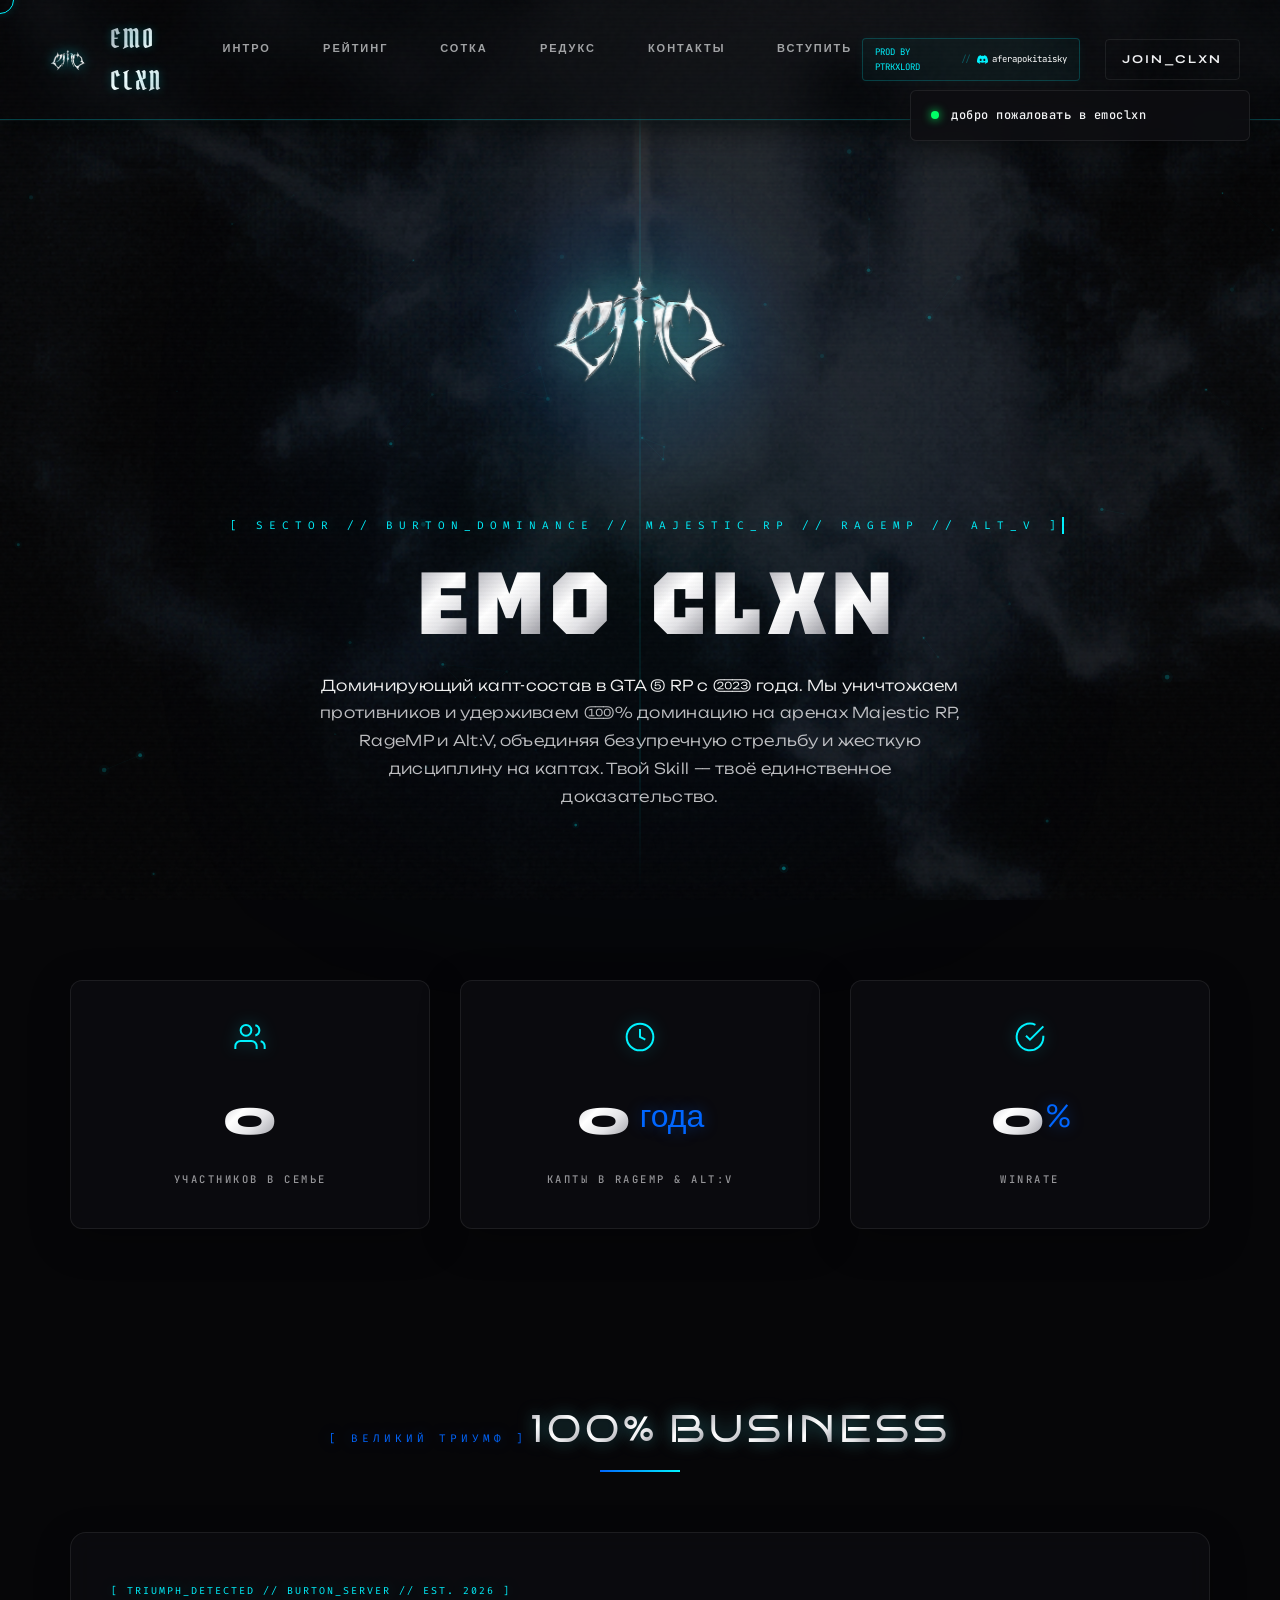
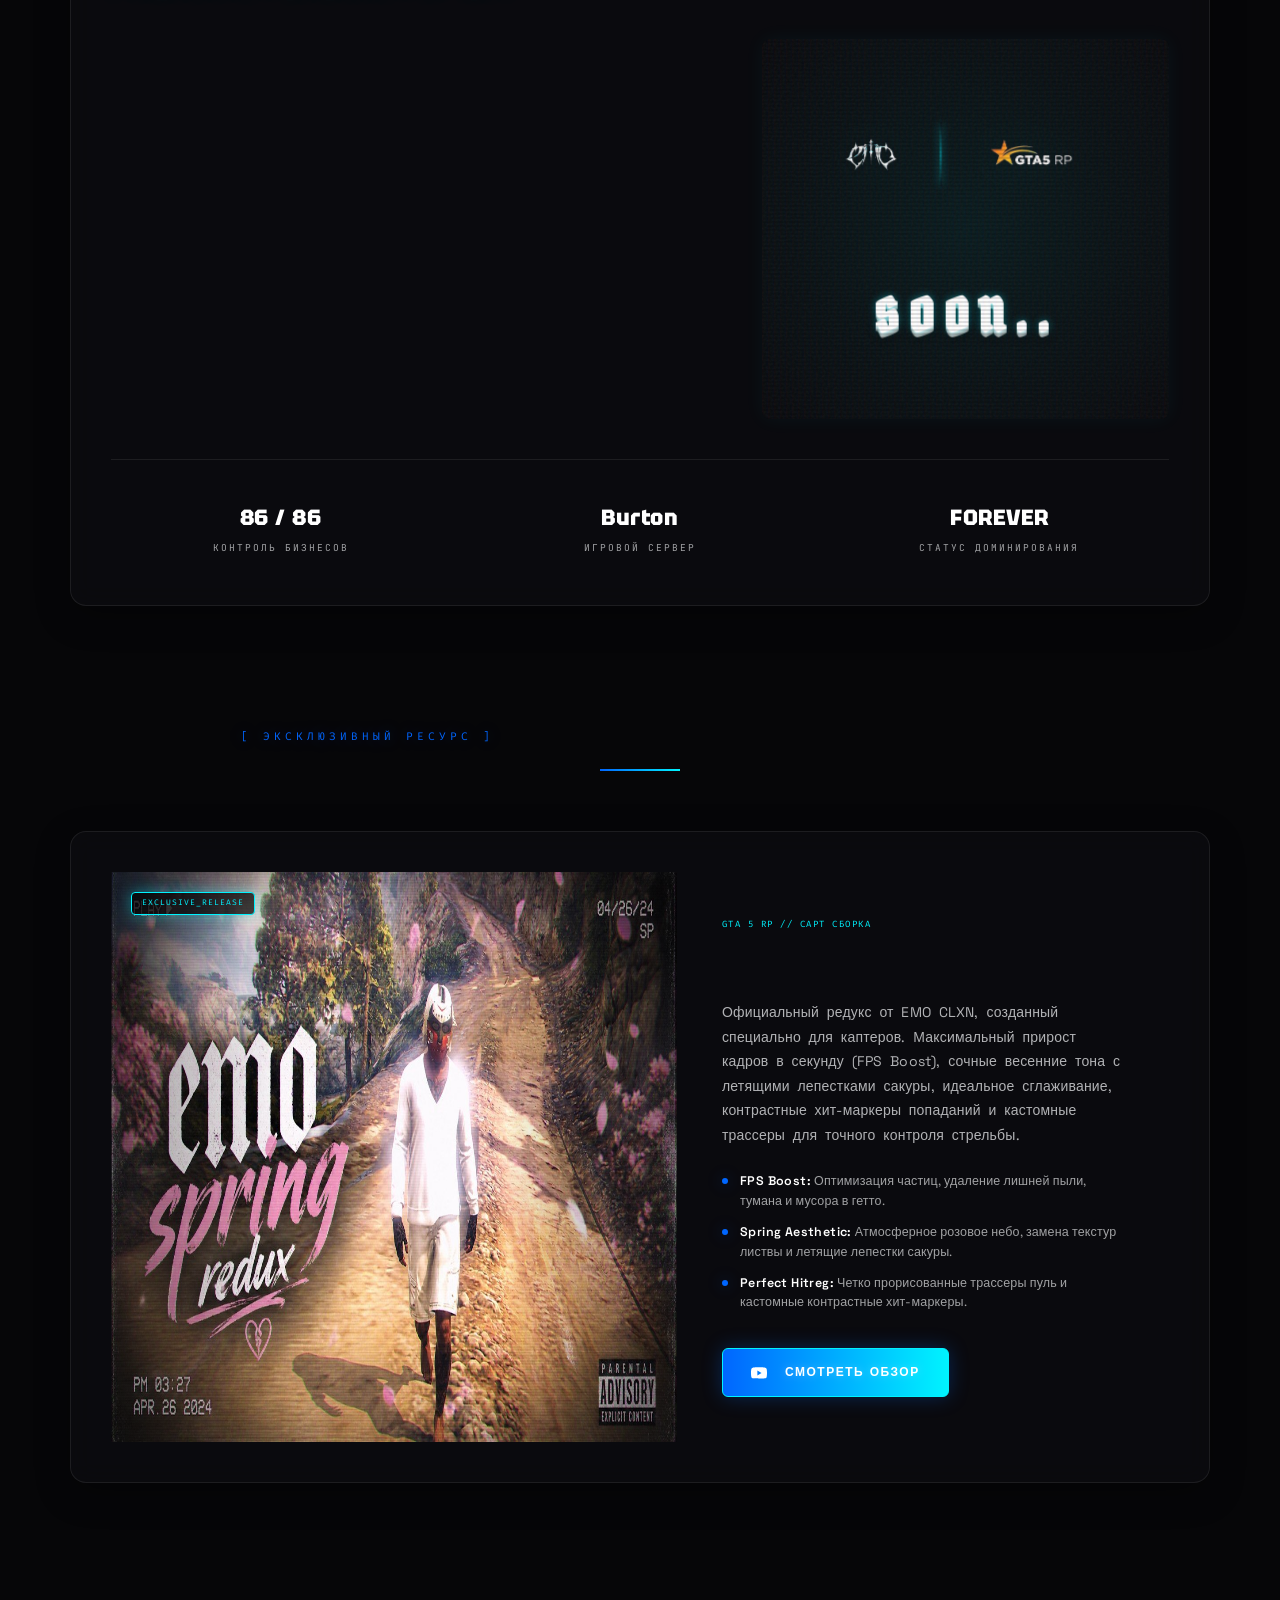
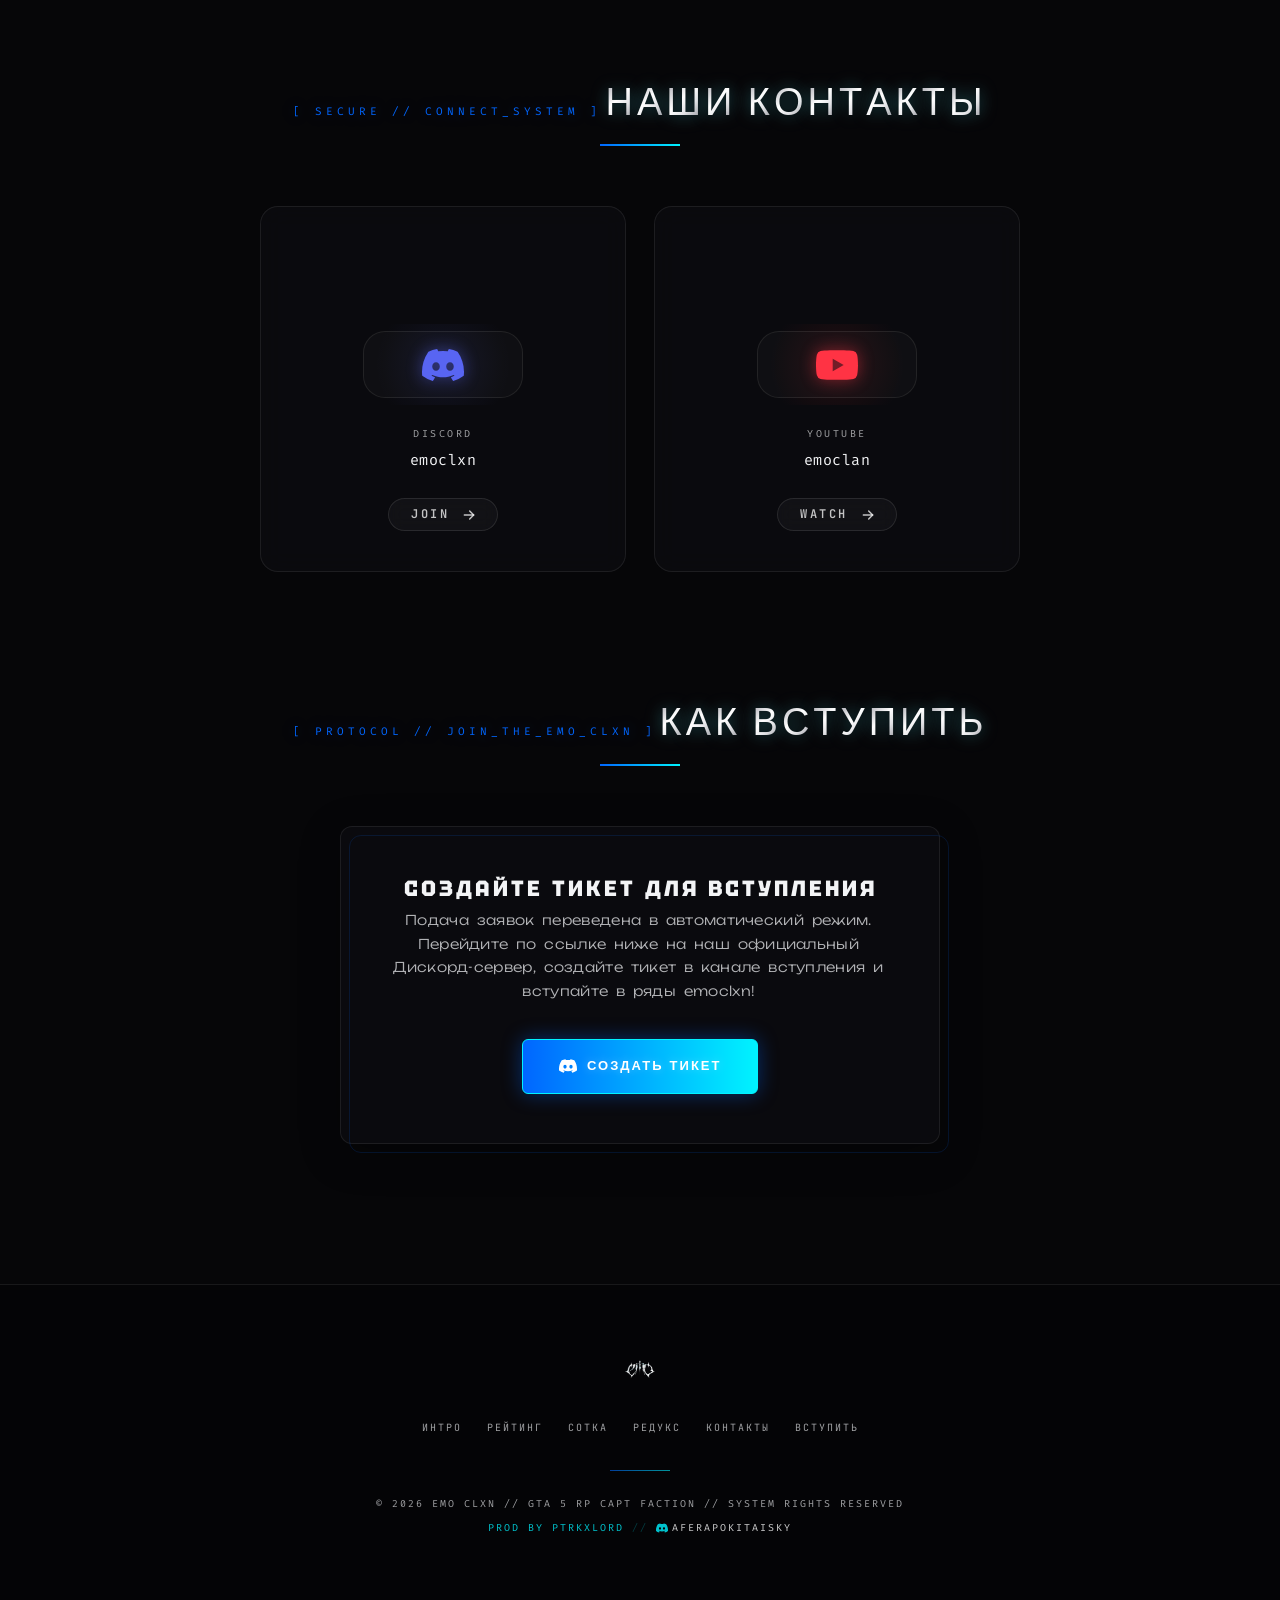
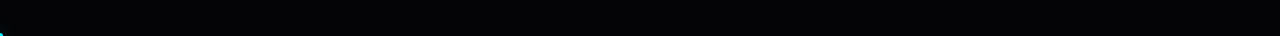
==== commit 85981fed: "UI: Add responsive text wrapping and centering for hero meta and description taglines to support all" ====
--- a/index.html
+++ b/index.html
@@ -5,7 +5,7 @@
     <meta charset="UTF-8">
     <meta name="viewport" content="width=device-width, initial-scale=1.0">
     <title>EMO CLXN — GTA 5 RP | Majestic RP, RageMP & Alt:V Capture Family</title>
-    <link rel="icon" href="./assets/image%20copy.png" type="image/png">
+    <link rel="icon" href="./assets/emo-clxn-logo.png" type="image/png">
 
     <meta name="description"
         content="Официальный сайт капт фамы EMO CLXN. Лучшая капт семья в GTA 5 RP на Majestic RP, RageMP и Alt:V. Скачивай EMO Spring Redux и вступай в состав!">
@@ -19,7 +19,7 @@
     <meta property="og:description"
         content="Официальный сайт капт фамы EMO CLXN. Лучшая  капт семья в GTA 5 RP на Majestic RP, RageMP и Alt:V. Скачивай EMO Spring Redux и вступай в состав!">
     <meta property="og:url" content="https://www.emoclxn.tech/">
-    <meta property="og:image" content="https://www.emoclxn.tech/assets/image%20copy.png">
+    <meta property="og:image" content="https://www.emoclxn.tech/assets/emo-clxn-logo.png">
     <meta property="og:site_name" content="EMO CLXN">
     <meta property="og:locale" content="ru_RU">
 
@@ -28,7 +28,7 @@
     <meta name="twitter:title" content="EMO CLXN — GTA 5 RP | Majestic RP, RageMP & Alt:V Capture Family">
     <meta name="twitter:description"
         content="Официальный сайт капт фамы EMO CLXN. Лучшая капт семья в GTA 5 RP на Majestic RP, RageMP и Alt:V. Скачивай EMO Spring Redux и вступай в состав!">
-    <meta name="twitter:image" content="https://www.emoclxn.tech/assets/image%20copy.png">
+    <meta name="twitter:image" content="https://www.emoclxn.tech/assets/emo-clxn-logo.png">
 
     <!-- JSON-LD Structured Data Schema Markup (Esports/SportsOrganization) -->
     <script type="application/ld+json">
@@ -39,7 +39,7 @@
       "alternateName": "EMO GTA 5 RP Majestic RP, RageMP & Alt:V Capture Family",
       "description": "Официальный сайт капт фамы EMO CLXN на сервере Burton. Лучшая капт семья в GTA 5 RP на Majestic RP, RageMP и Alt:V. Скачивай EMO Spring Redux.",
       "url": "https://www.emoclxn.tech/",
-      "logo": "https://www.emoclxn.tech/assets/image%20copy.png",
+      "logo": "https://www.emoclxn.tech/assets/emo-clxn-logo.png",
       "sameAs": [
         "https://discord.gg/S3zFaA6sh",
         "https://youtu.be/HP5_l6GB4WA"
@@ -56,7 +56,7 @@
     <link
         href="https://fonts.googleapis.com/css2?family=Outfit:wght@300;400;500;600;700;800&family=Syne:wght@700;800&family=Fira+Code:wght@400;500;600&family=Chakra+Petch:wght@400;500;600;700&family=UnifrakturMaguntia&family=Orbitron:wght@500;700;900&family=Pirata+One&family=JetBrains+Mono:wght@400;500;600;700&family=Tektur:wght@400;600;800;900&family=Bruno+Ace+SC&family=Russo+One&family=Audiowide&family=Space+Grotesk:wght@300;400;500;600;700&family=Unbounded:wght@300;400;500;600;700&display=swap"
         rel="stylesheet">
-    <link rel="stylesheet" href="./css/style.css">
+    <link rel="stylesheet" href="./css/style.css?v=20260517-8">
 
     <!-- Google Analytics (gtag.js) -->
     <script async src="https://www.googletagmanager.com/gtag/js?id=G-DFDJP17EB4"></script>
@@ -512,7 +512,7 @@
     <div class="custom-cursor-circle" id="customCursorCircle"></div>
 
     <!-- JS Scripts -->
-    <script src="./js/scrypt.js"></script>
+    <script src="./js/scrypt.js?v=20260517-8"></script>
 </body>
 
 </html>
--- a/css/style.css
+++ b/css/style.css
@@ -96,7 +96,7 @@
 html {
   scroll-behavior: smooth;
   font-size: 16px;
-  overflow-x: hidden;
+  /* Prevent iOS scroll lock bug by avoiding overflow-x: hidden on html element */
 }
 
 body {
@@ -105,10 +105,11 @@
   color: var(--text-main);
   min-height: 100vh;
   position: relative;
-  overflow-x: hidden;
+  overflow-x: hidden; /* Safely restrict horizontal overflow on body only */
   transition: background-color var(--transition-speed) ease, color var(--transition-speed) ease;
   line-height: 1.6;
   -webkit-font-smoothing: antialiased;
+  -webkit-overflow-scrolling: touch; /* Butter-smooth momentum scrolling on iOS Safari */
 }
 
 /* --- Premium Background GIF Layer & Blending --- */
@@ -2463,6 +2464,15 @@
     padding-top: 100px;
     min-height: auto;
     padding-bottom: 60px;
+    width: 100%;
+    overflow: hidden;
+  }
+
+  .hero-wrapper {
+    width: 100% !important;
+    max-width: 100% !important;
+    padding: 0 16px !important;
+    box-sizing: border-box !important;
   }
 
   .hero-logo {
@@ -2481,13 +2491,23 @@
   }
 
   .hero-meta {
-    font-size: 8px;
-    letter-spacing: 3px;
+    font-size: 8.5px !important;
+    letter-spacing: 2px !important;
+    white-space: normal !important;
+    word-break: break-word !important;
+    max-width: 100% !important;
+    padding: 0 10px !important;
+    line-height: 1.6 !important;
+    text-align: center !important;
   }
 
   .hero-desc {
     font-size: 14px;
-    padding: 0 10px;
+    padding: 0 15px !important;
+    width: 100% !important;
+    max-width: 100% !important;
+    box-sizing: border-box !important;
+    text-align: center !important;
   }
 
   .stats-grid {
@@ -3458,3 +3478,48 @@
   transform: translateY(0);
   filter: blur(0);
 }
+
+/* Extra Responsive Adaptation for Small Androids and iPhones (Width <= 480px) */
+@media (max-width: 480px) {
+  .hero-wrapper {
+    width: 100% !important;
+    max-width: 100% !important;
+    padding: 0 16px !important;
+    box-sizing: border-box !important;
+  }
+  .hero-title {
+    font-size: 32px !important;
+    letter-spacing: 2px !important;
+  }
+  .hero-desc {
+    font-size: 12.5px !important;
+    line-height: 1.65 !important;
+    padding: 0 15px !important;
+    margin-bottom: 25px !important;
+    width: 100% !important;
+    max-width: 100% !important;
+    box-sizing: border-box !important;
+    text-align: center !important;
+  }
+  .hero-meta {
+    font-size: 7.5px !important;
+    letter-spacing: 1.2px !important;
+    white-space: normal !important;
+    word-break: break-word !important;
+    line-height: 1.6 !important;
+  }
+  .hero-logo {
+    width: 140px !important;
+    height: 140px !important;
+  }
+  .hero-shield::before {
+    width: 170px !important;
+    height: 170px !important;
+  }
+  .brand-text {
+    font-size: 18px !important;
+  }
+  .sotka-soon-iframe {
+    height: 320px !important;
+  }
+}
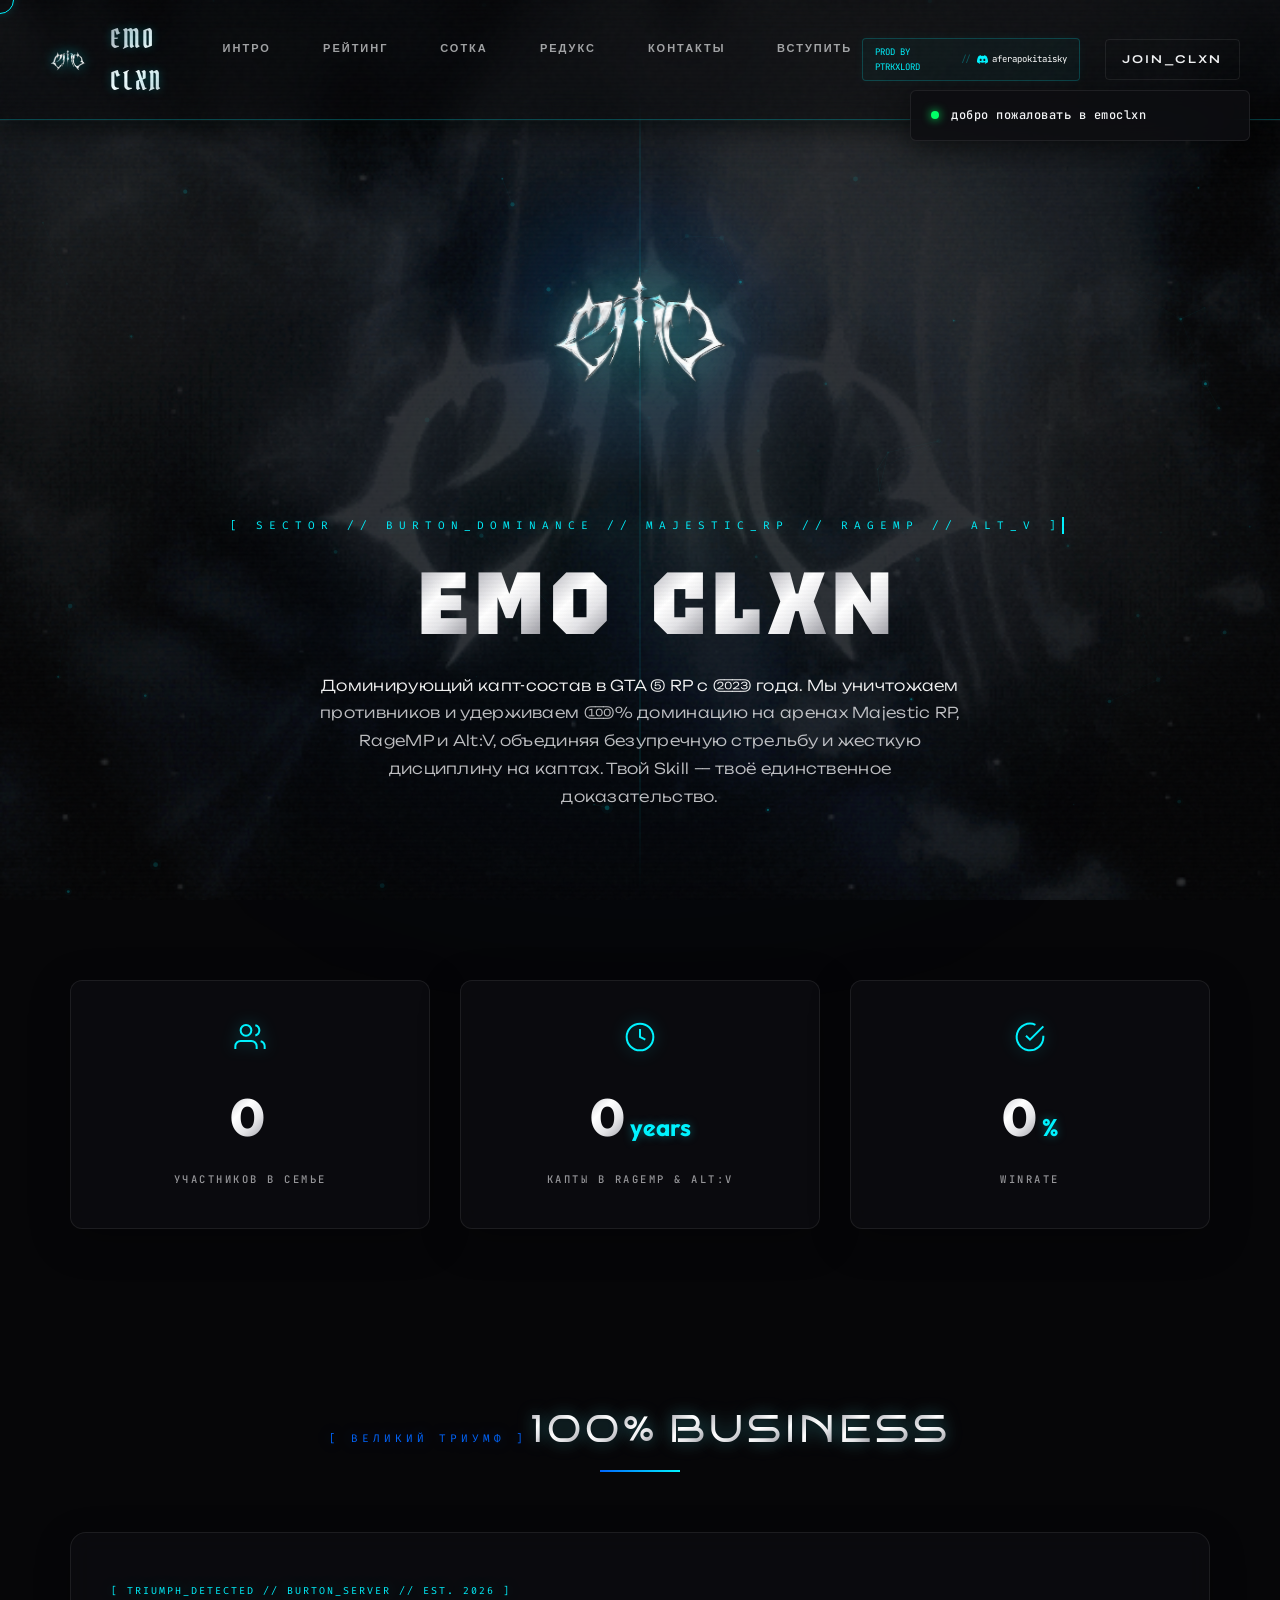
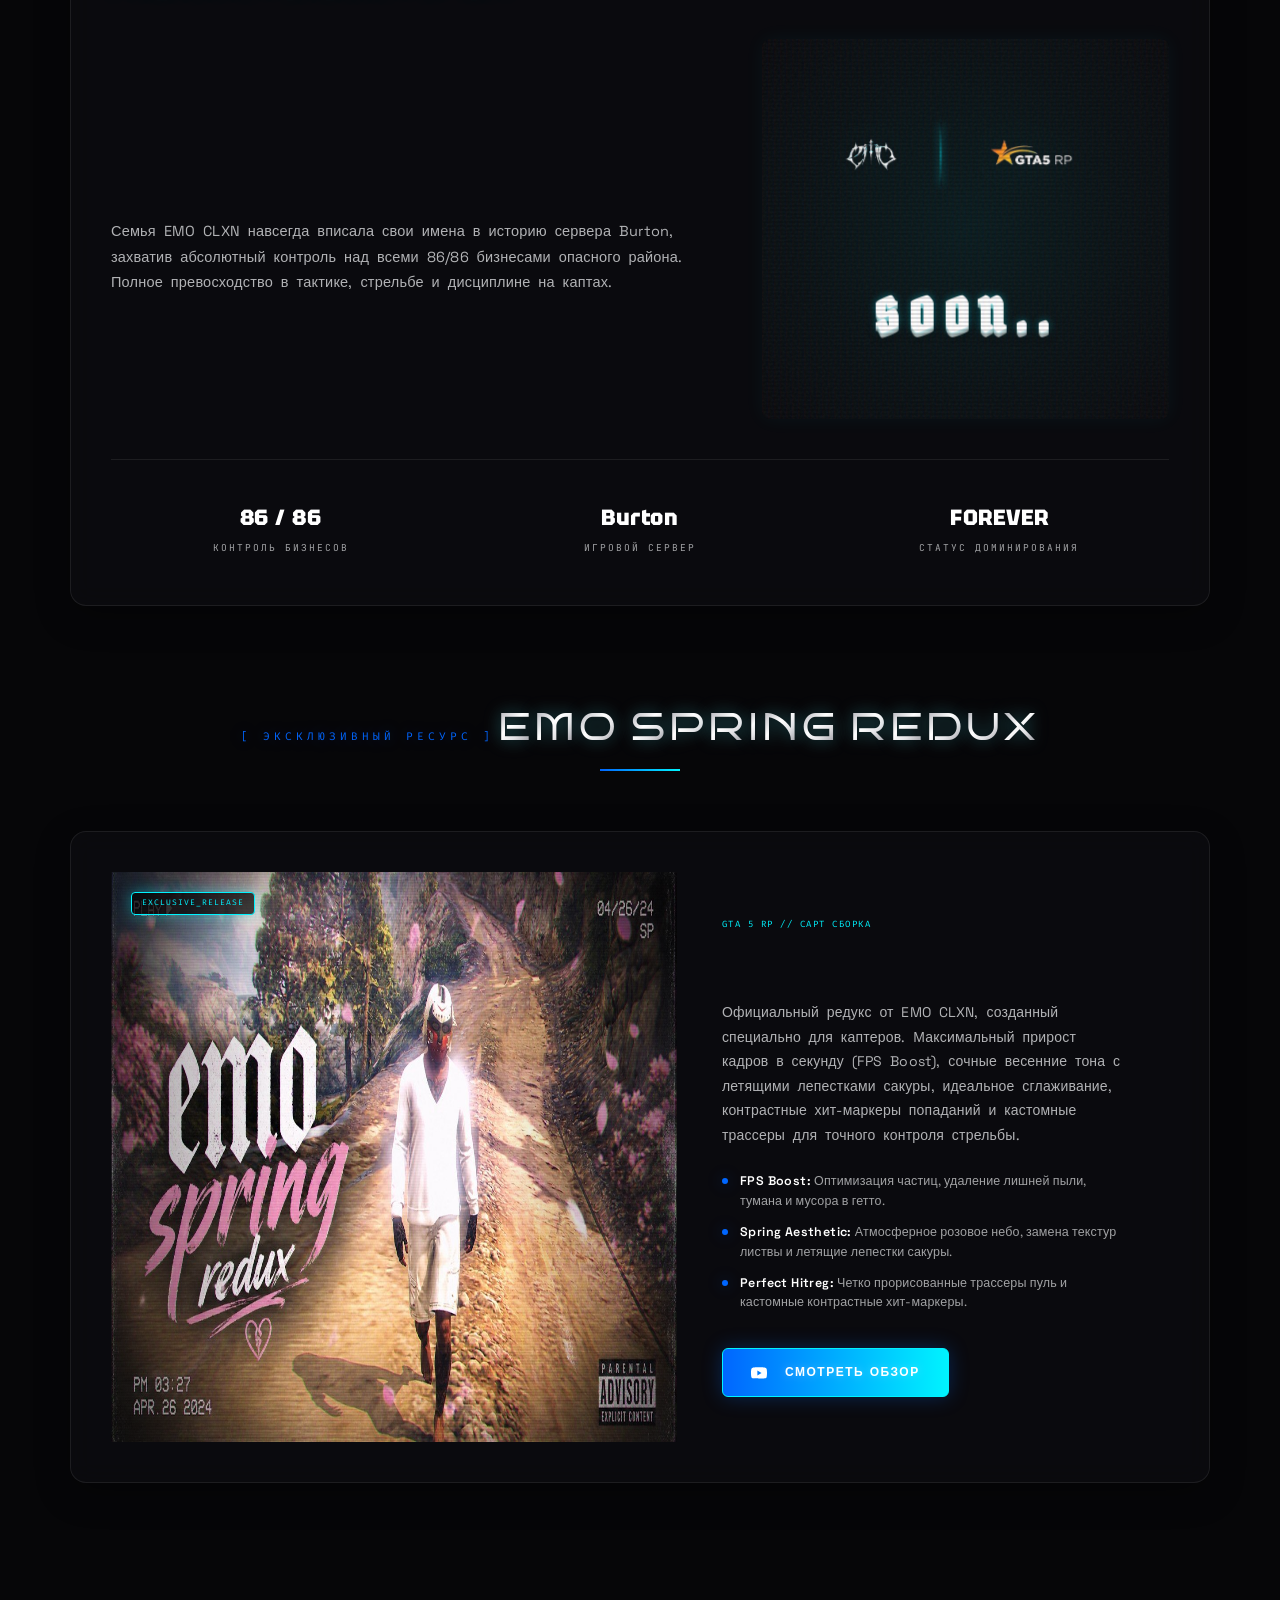
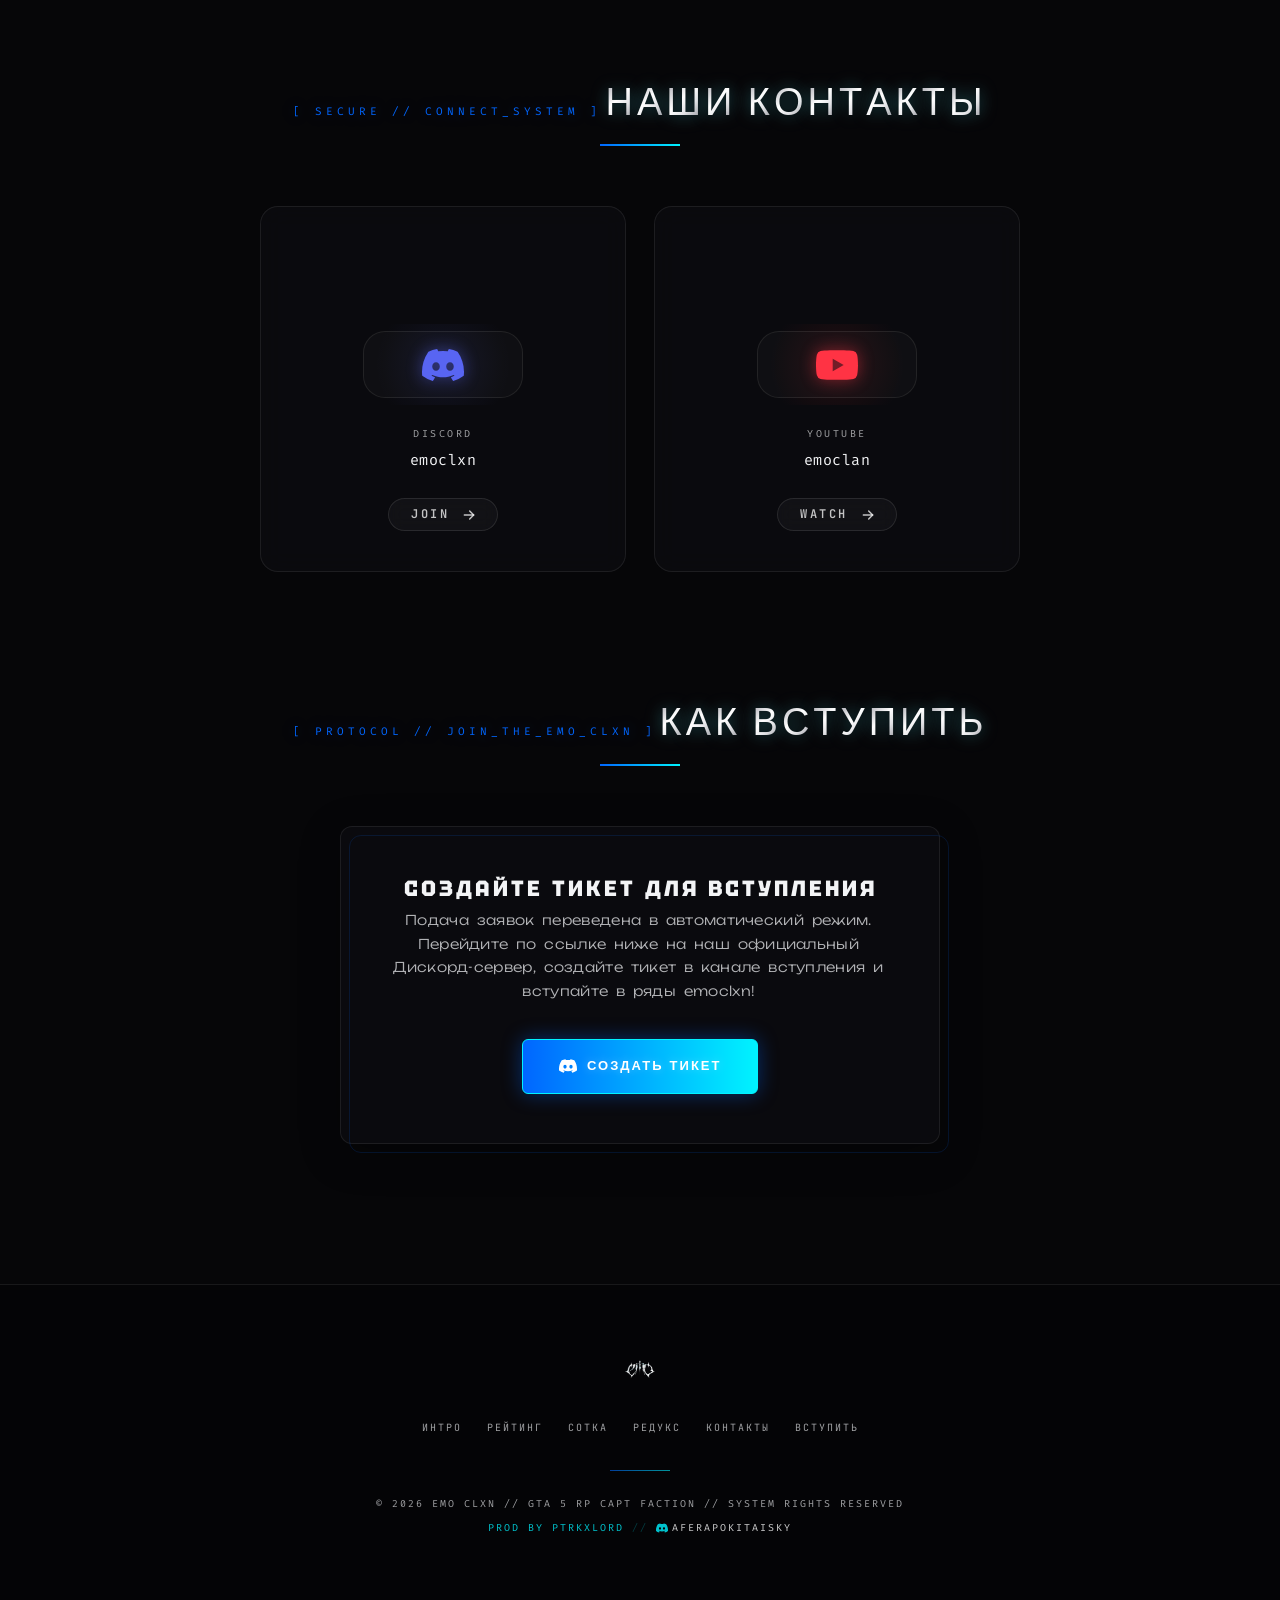
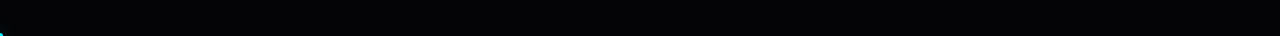
==== commit b719547d: "UI: Align units years and % to baseline on the same level as numbers, update years text, and set Out" ====
--- a/index.html
+++ b/index.html
@@ -175,15 +175,16 @@
             </div>
 
             <div class="hero-meta code-font hero-stage-meta">
-                <span class="meta-typewriter">&nbsp;[ SECTOR // BURTON_DOMINANCE // MAJESTIC_RP // RAGEMP // ALT_V ]</span>
+                <span class="meta-typewriter">&nbsp;[ SECTOR // BURTON_DOMINANCE // MAJESTIC_RP // RAGEMP // ALT_V
+                    ]</span>
             </div>
 
             <h1 class="hero-title chrome-text hero-stage-title" data-text="EMO CLXN" aria-label="EMO CLXN">
-                <span class="hero-letter hero-space" style="--i:0">&nbsp;</span><span class="hero-letter" style="--i:1">E</span><span class="hero-letter" style="--i:2">M</span><span
-                    class="hero-letter" style="--i:3">O</span><span class="hero-letter hero-space"
-                    style="--i:4">&nbsp;</span><span class="hero-letter" style="--i:5">C</span><span class="hero-letter"
-                    style="--i:6">L</span><span class="hero-letter" style="--i:7">X</span><span class="hero-letter"
-                    style="--i:8">N</span>
+                <span class="hero-letter hero-space" style="--i:0">&nbsp;</span><span class="hero-letter"
+                    style="--i:1">E</span><span class="hero-letter" style="--i:2">M</span><span class="hero-letter"
+                    style="--i:3">O</span><span class="hero-letter hero-space" style="--i:4">&nbsp;</span><span
+                    class="hero-letter" style="--i:5">C</span><span class="hero-letter" style="--i:6">L</span><span
+                    class="hero-letter" style="--i:7">X</span><span class="hero-letter" style="--i:8">N</span>
             </h1>
 
             <p class="hero-desc hero-stage-desc">
@@ -221,7 +222,7 @@
                     </svg>
                 </div>
                 <div class="stat-number-wrapper">
-                    <span class="stat-num" data-target="3">0</span><span class="stat-plus"> года</span>
+                    <span class="stat-num" data-target="3">0</span><span class="stat-plus"> years</span>
                 </div>
                 <div class="stat-lbl code-font">Капты в RageMP & Alt:V</div>
             </div>
--- a/css/style.css
+++ b/css/style.css
@@ -802,11 +802,13 @@
 }
 
 .stat-number-wrapper {
+  position: relative;
+  display: inline-block;
   margin-bottom: 12px;
 }
 
 .stat-num {
-  font-family: 'Syne', sans-serif;
+  font-family: 'Outfit', sans-serif;
   font-size: 52px;
   font-weight: 800;
   background: var(--chrome-gradient);
@@ -817,11 +819,14 @@
 }
 
 .stat-plus {
-  font-size: 32px;
-  color: var(--accent-blue);
-  vertical-align: super;
-  margin-left: 2px;
-  text-shadow: var(--glow-blue);
+  font-family: 'Outfit', sans-serif;
+  font-size: 24px;
+  font-weight: 700;
+  color: var(--accent-cyan);
+  text-shadow: 0 0 10px rgba(0, 243, 255, 0.35);
+  display: inline-block;
+  vertical-align: baseline;
+  margin-left: 6px;
 }
 
 .stat-lbl {
@@ -2519,6 +2524,10 @@
     font-size: 40px;
   }
 
+  .stat-plus {
+    font-size: 18px !important;
+  }
+
   .section-title {
     font-size: 26px;
     letter-spacing: 2px;
@@ -2577,6 +2586,10 @@
 
   .stat-num {
     font-size: 34px;
+  }
+
+  .stat-plus {
+    font-size: 15px !important;
   }
 
   .domination-large-title {
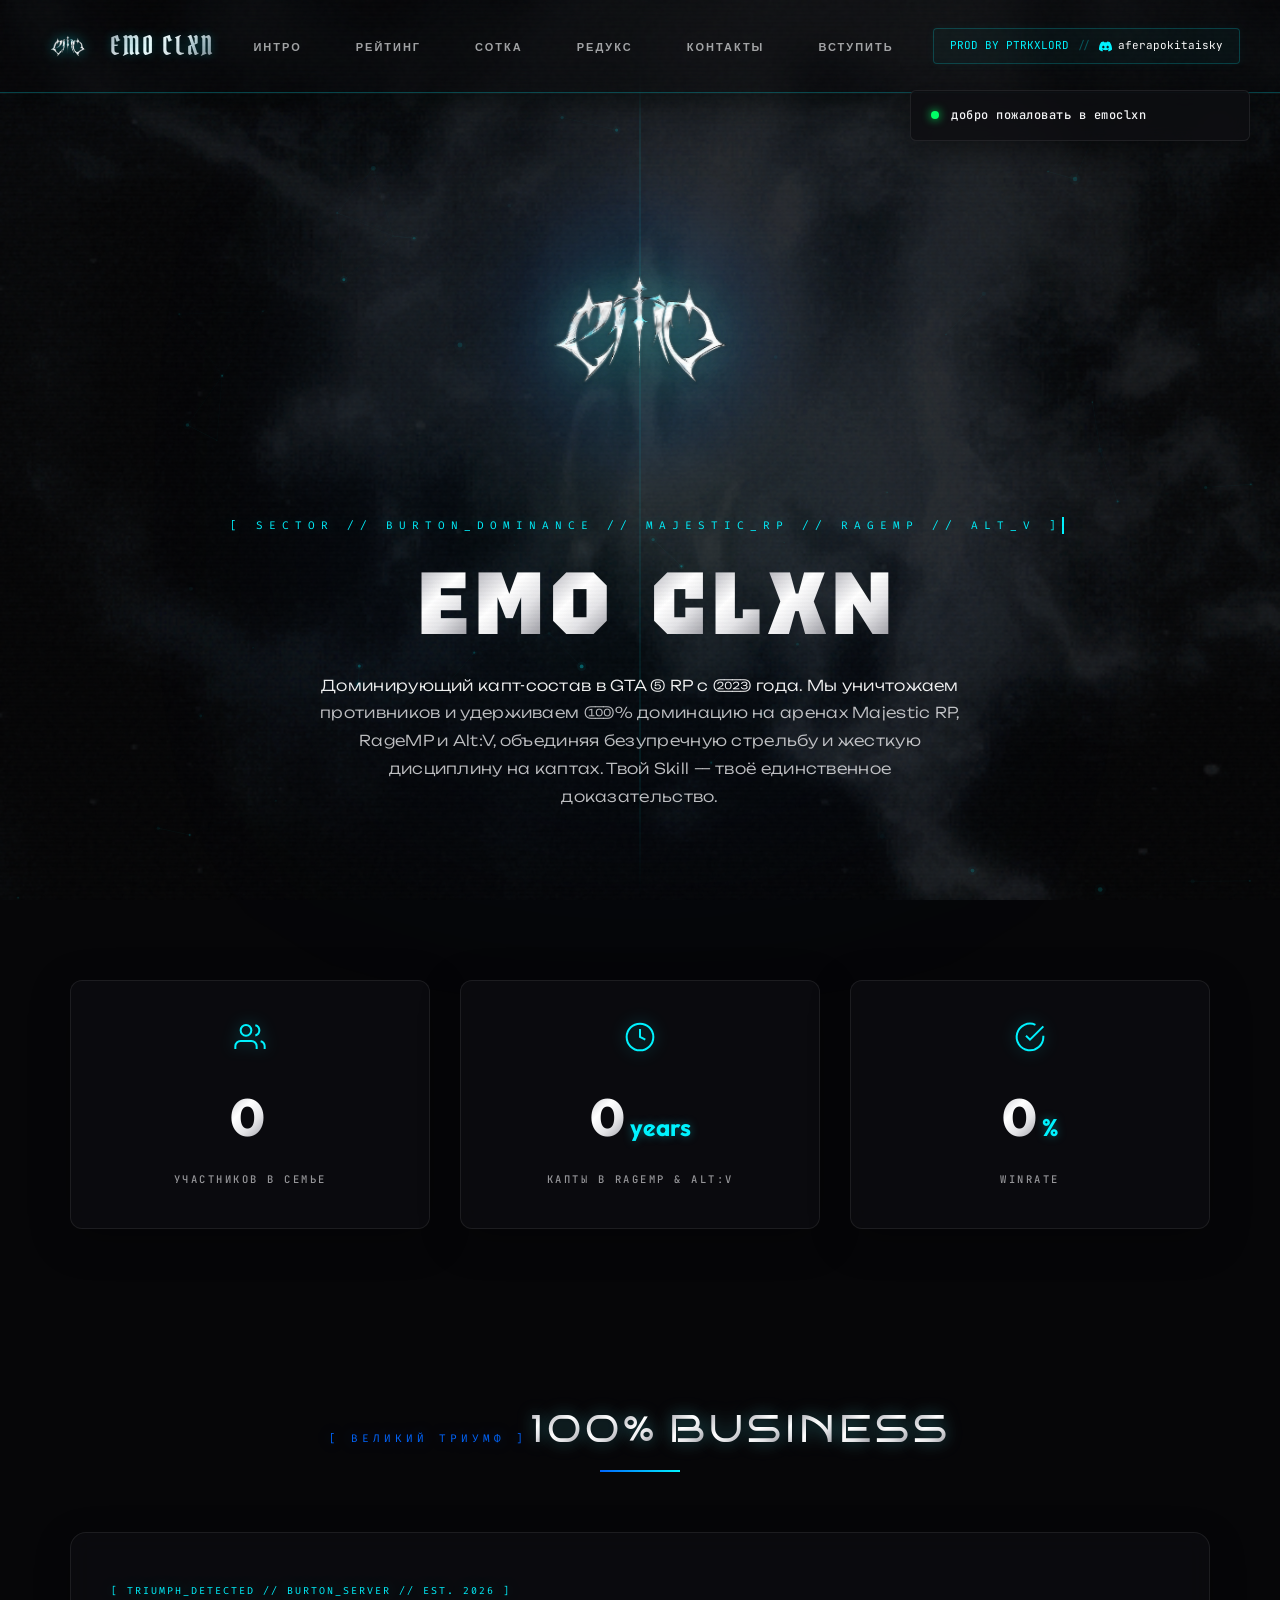
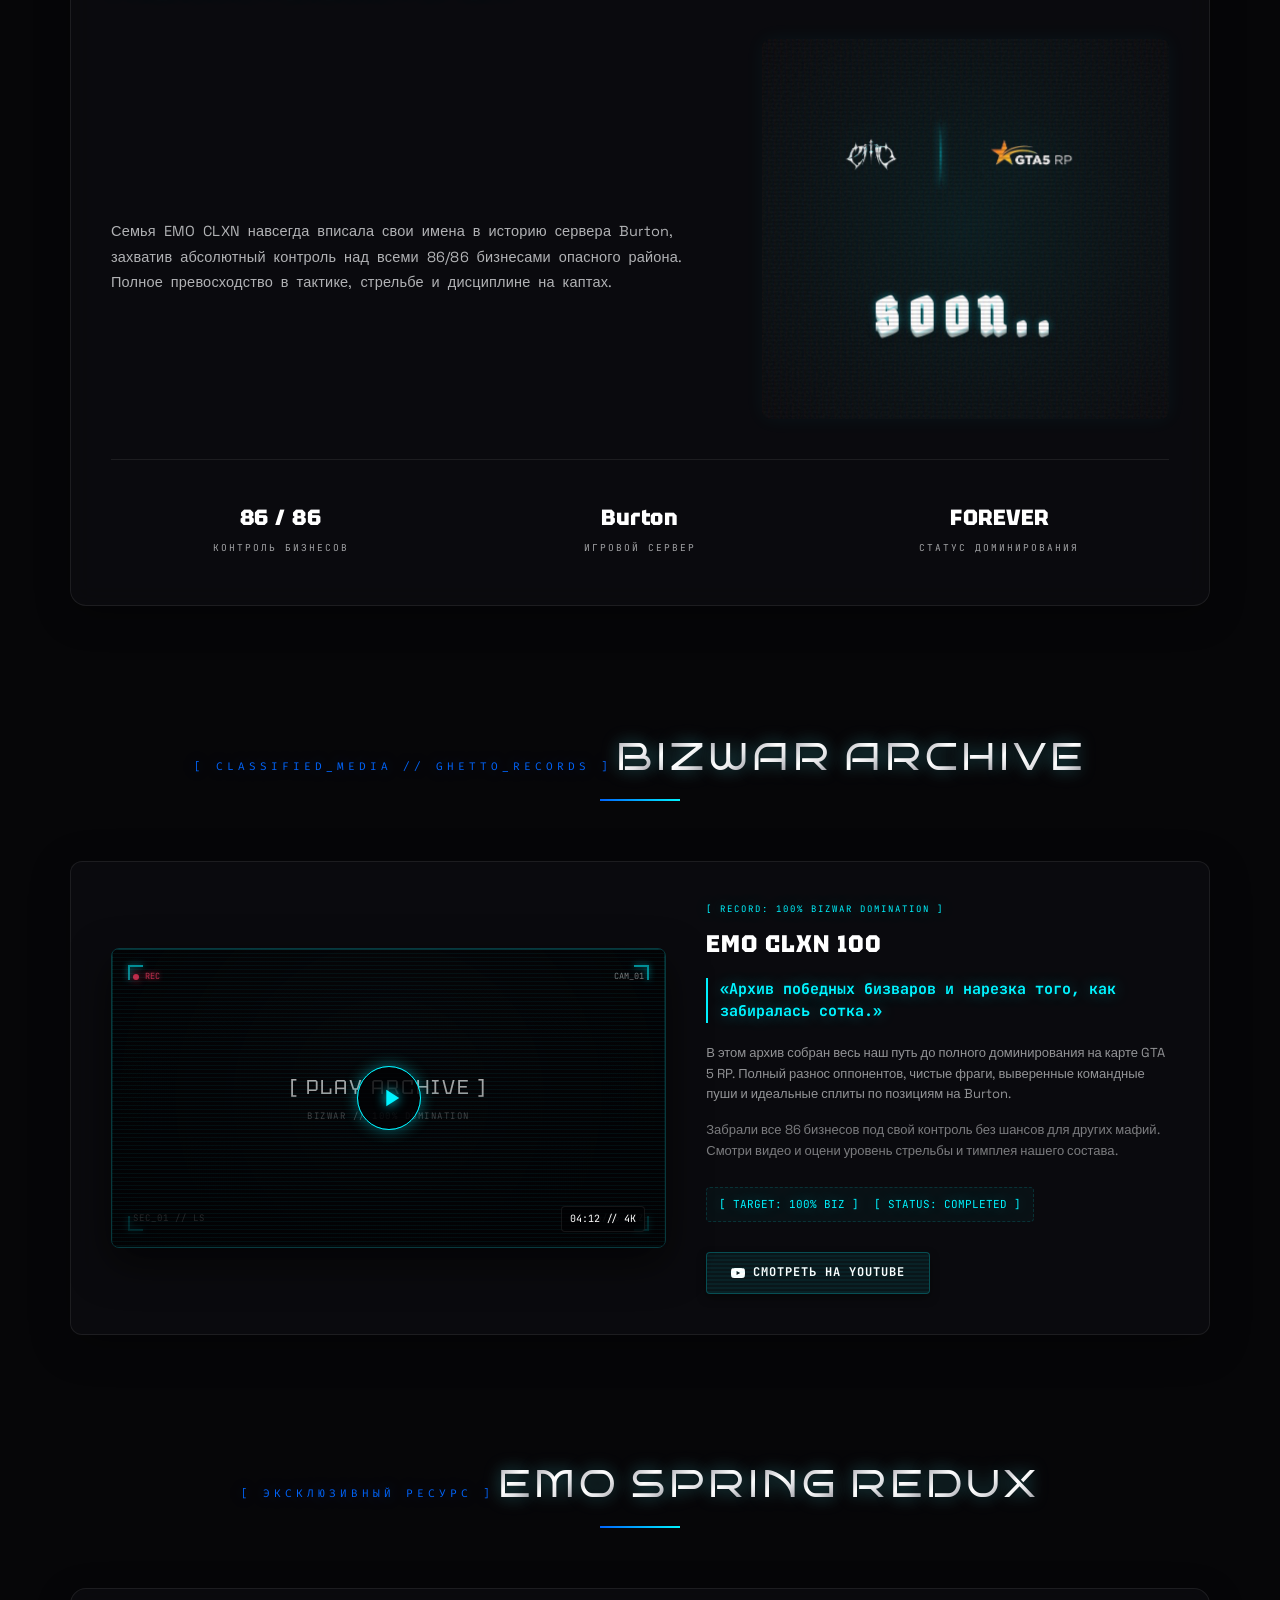
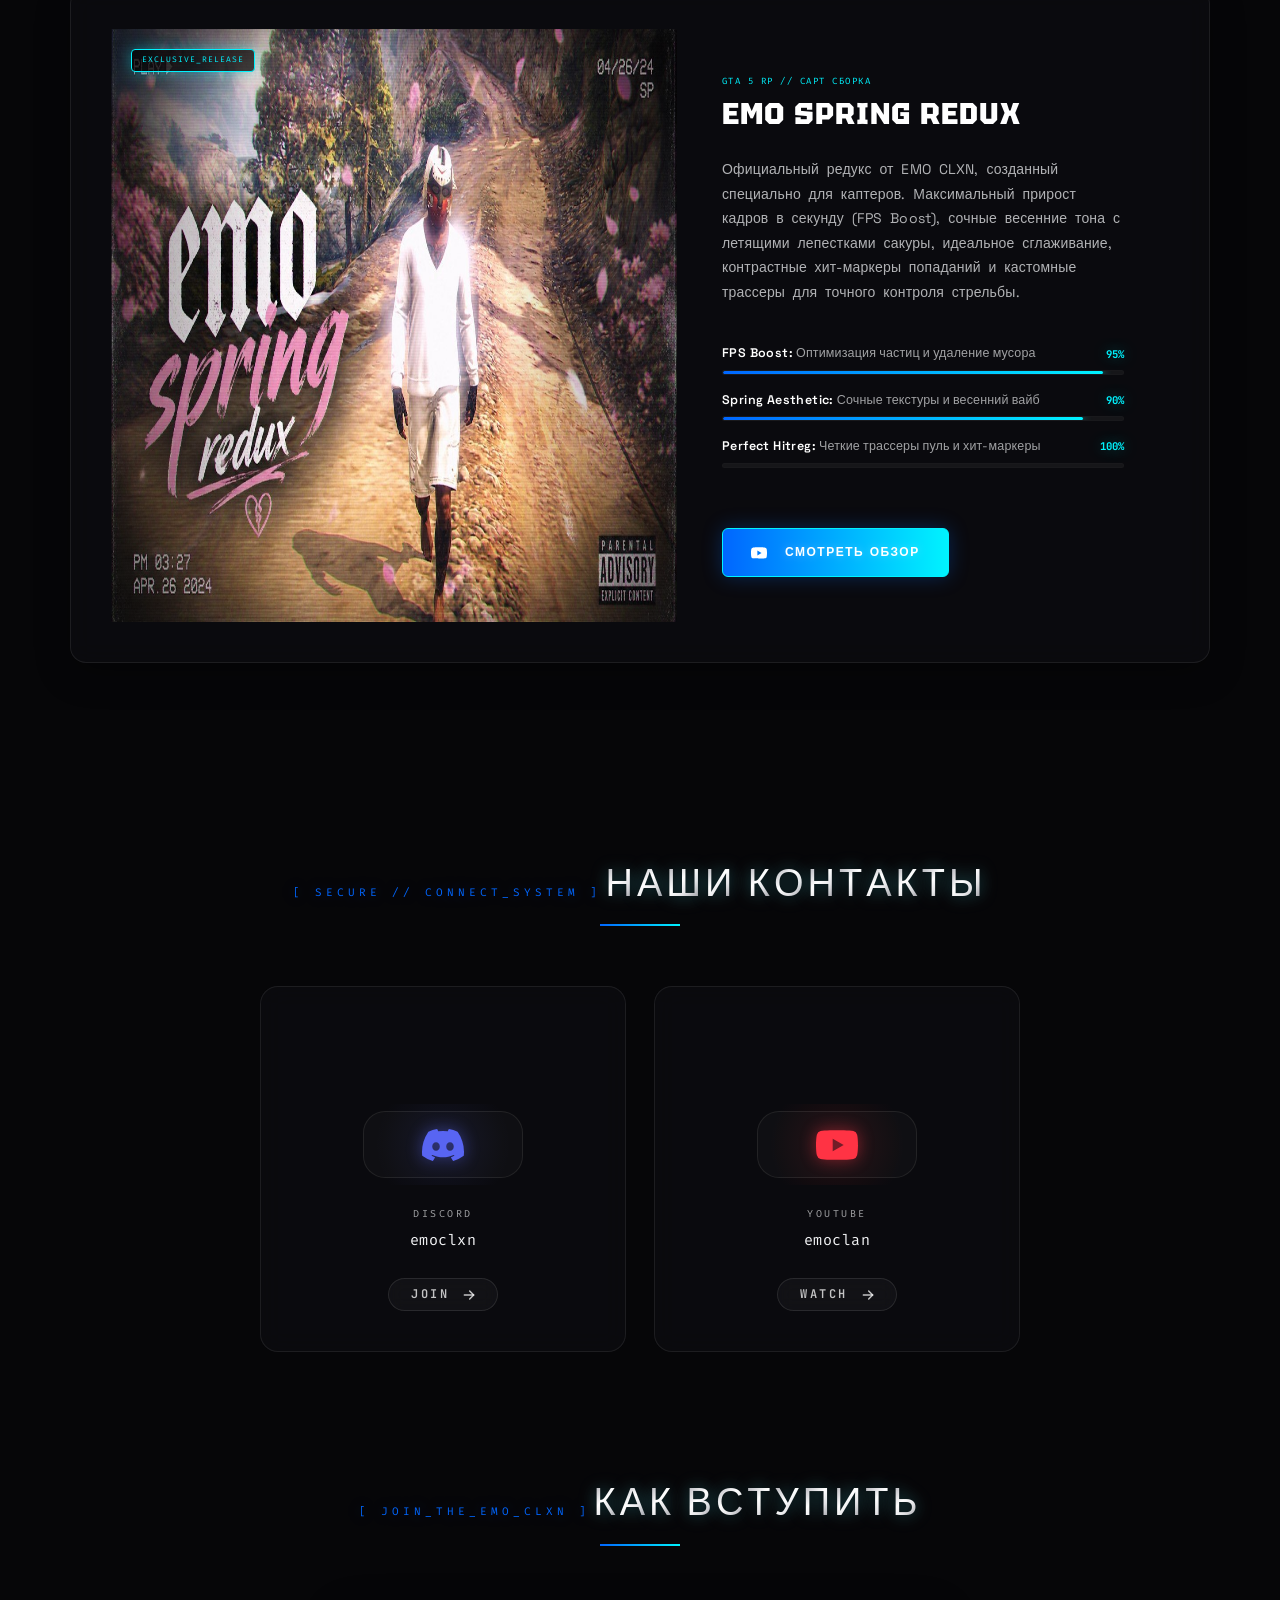
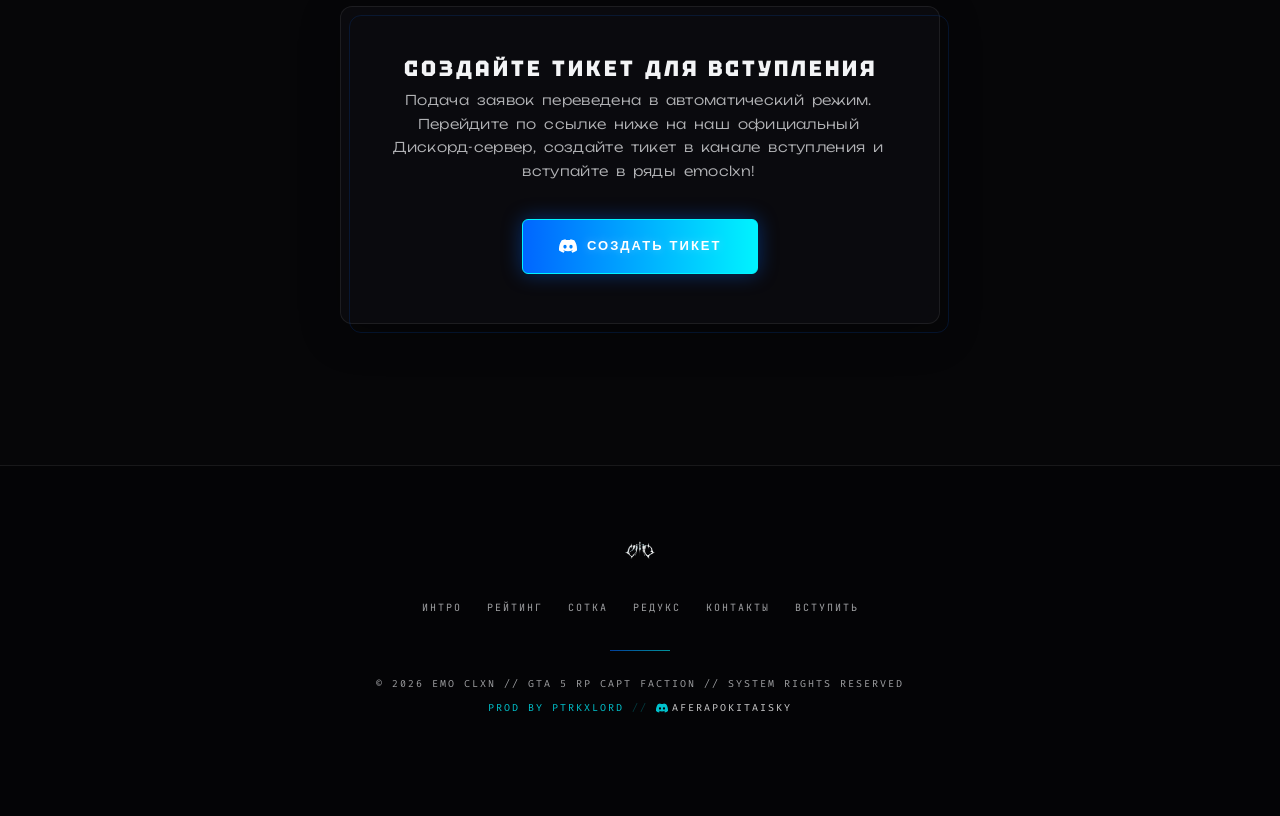
==== commit 6f9f10a2: "Добавлен архив бизваров «Сотка», ленивая загрузка YouTube плеера в лайтбокс, CSS-видоискатель HUD, к" ====
--- a/index.html
+++ b/index.html
@@ -12,6 +12,21 @@
     <meta name="keywords"
         content="gta 5 rp, majestic rp, ragemp, alt:v, capt fam, капт фама, гетто majestic, стрельба majestic, rage mp capt, alt v gta 5, heavy pistol, shadowplay, emo clxn, y2k chrome, emo spring redux, каптеры majestic">
     <link rel="canonical" href="https://www.emoclxn.tech/">
+
+    <!--SEO -->
+    <link rel="manifest" href="./site.webmanifest">
+    <link rel="apple-touch-icon" sizes="180x180" href="./assets/emo-clxn-logo.png">
+    <meta name="apple-mobile-web-app-capable" content="yes">
+    <meta name="apple-mobile-web-app-status-bar-style" content="black-translucent">
+    <meta name="apple-mobile-web-app-title" content="EMO CLXN">
+    <meta name="theme-color" content="#060608">
+    <meta name="msapplication-TileColor" content="#060608">
+    <meta name="msapplication-TileImage" content="./assets/emo-clxn-logo.png">
+    <meta name="geo.region" content="RU">
+    <meta name="geo.placename" content="Burton Sector">
+    <meta name="robots" content="index, follow, max-image-preview:large, max-snippet:-1, max-video-preview:-1">
+    <!-- <meta name="google-site-verification" content="YOUR_GOOGLE_TOKEN"> -->
+    <!-- <meta name="yandex-verification" content="YOUR_YANDEX_TOKEN"> -->
 
     <!-- OpenGraph Social Metadata (Discord, Telegram, VK) -->
     <meta property="og:type" content="website">
@@ -137,21 +152,19 @@
         <div class="nav-actions">
             <!-- High-Tech Developer Credits Badge -->
             <div class="code-font dev-credit-badge"
-                style="font-size: 9px; color: var(--accent-cyan); border: 1px solid rgba(0, 243, 255, 0.2); border-radius: 4px; padding: 6px 12px; background: rgba(0, 243, 255, 0.03); display: flex; align-items: center; gap: 6px; box-shadow: 0 0 10px rgba(0, 243, 255, 0.05);">
+                style="font-size: 11px; color: var(--accent-cyan); border: 1px solid rgba(0, 243, 255, 0.2); border-radius: 4px; padding: 8px 16px; background: rgba(0, 243, 255, 0.03); display: flex; align-items: center; gap: 8px; box-shadow: 0 0 10px rgba(0, 243, 255, 0.05);">
                 <span>PROD BY PTRKXLORD</span>
                 <span style="opacity: 0.3;">//</span>
-                <span style="display: flex; align-items: center; gap: 4px; color: #fff;">
+                <span class="copy-discord" data-discord="aferapokitaisky"
+                    style="display: flex; align-items: center; gap: 6px; color: #fff;">
                     <svg viewBox="0 0 24 24" fill="currentColor"
-                        style="width: 11px; height: 11px; color: var(--accent-cyan);">
+                        style="width: 13px; height: 13px; color: var(--accent-cyan);">
                         <path
                             d="M20.317 4.37a19.791 19.791 0 00-4.885-1.515.074.074 0 00-.079.037c-.21.375-.444.864-.608 1.25a18.27 18.27 0 00-5.487 0 12.64 12.64 0 00-.617-1.25.077.077 0 00-.079-.037A19.736 19.736 0 003.677 4.37a.07.07 0 00-.032.027C.533 9.046-.32 13.58.099 18.057a.082.082 0 00.031.057 19.9 19.9 0 005.993 3.03.078.078 0 00.084-.028c.462-.63.874-1.295 1.226-1.994a.076.076 0 00-.041-.106 13.107 13.107 0 01-1.872-.892.077.077 0 01-.008-.128 10.2 10.2 0 00.372-.292.074.074 0 01.077-.01c3.928 1.793 8.18 1.793 12.062 0a.074.074 0 01.078.01c.12.098.246.198.373.292a.077.077 0 01-.006.127 12.299 12.299 0 01-1.873.892.077.077 0 00-.041.107c.36.698.772 1.362 1.225 1.993a.076.076 0 00.084.028 19.839 19.839 0 006.002-3.03.077.077 0 00.032-.054c.5-5.177-.838-9.674-3.549-13.66a.061.061 0 00-.031-.03zM8.02 15.33c-1.183 0-2.157-1.085-2.157-2.419 0-1.333.956-2.419 2.157-2.419 1.21 0 2.176 1.096 2.157 2.42 0 1.333-.956 2.418-2.157 2.418zm7.975 0c-1.183 0-2.157-1.085-2.157-2.419 0-1.333.955-2.419 2.157-2.419 1.21 0 2.176 1.096 2.157 2.42 0 1.333-.946 2.418-2.157 2.418z" />
                     </svg>
                     aferapokitaisky
                 </span>
             </div>
-
-            <a href="https://discord.gg/S3zFaA6sh" target="_blank" rel="noopener" class="btn btn-secondary code-font"
-                style="padding: 10px 18px; margin-left: 10px;">JOIN_CLXN</a>
         </div>
     </header>
 
@@ -292,6 +305,104 @@
         </div>
     </section>
 
+    <!-- 9.1 BIZWAR ARCHIVE SECTION (Архив Бизваров) -->
+    <section id="archive" class="archive-section reveal">
+        <div class="container tilt-perspective">
+
+            <div class="section-header">
+                <span class="section-subtitle code-font">[ CLASSIFIED_MEDIA // GHETTO_RECORDS ]</span>
+                <h2 class="section-title chrome-text" data-text="BIZWAR ARCHIVE" data-animate="chars">BIZWAR ARCHIVE
+                </h2>
+                <div class="section-divider"></div>
+            </div>
+
+            <div class="archive-card glass-panel glow-border tilt-card card-press-in">
+                <div class="archive-split">
+                    <div class="archive-media-cover" id="playArchiveVideo" data-video-id="HP5_l6GB4WA">
+                        <!-- Tactical Viewfinder HUD -->
+                        <div class="hud-viewfinder">
+                            <div class="hud-corner top-left"></div>
+                            <div class="hud-corner top-right"></div>
+                            <div class="hud-corner bottom-left"></div>
+                            <div class="hud-corner bottom-right"></div>
+
+                            <div class="hud-header">
+                                <div class="hud-rec code-font">
+                                    <span class="rec-dot"></span>
+                                    <span>REC</span>
+                                </div>
+                                <div class="hud-cam code-font">CAM_01</div>
+                            </div>
+
+                            <div class="hud-center code-font">
+                                <div class="play-prompt">[ PLAY ARCHIVE ]</div>
+                                <div class="play-subtitle">BIZWAR // 100% DOMINATION</div>
+                            </div>
+
+                            <div class="hud-footer code-font">
+                                <span>SEC_01 // LS</span>
+                                <span>86/86 BIZ</span>
+                            </div>
+                        </div>
+
+                        <!-- Holographic Scan Lines -->
+                        <div class="archive-scan-grid"></div>
+                        <div class="archive-cover-overlay"></div>
+
+                        <!-- Pulsing Play Button overlay on hover -->
+                        <div class="play-btn-wrapper">
+                            <div class="play-btn-pulse"></div>
+                            <div class="play-btn-circle">
+                                <svg viewBox="0 0 24 24" fill="currentColor" class="play-icon">
+                                    <path d="M8 5v14l11-7z" />
+                                </svg>
+                            </div>
+                        </div>
+                        <span class="archive-video-duration code-font">04:12 // 4K</span>
+                    </div>
+
+                    <div class="archive-details code-font">
+                        <div class="archive-file-badge">[ RECORD: 100% BIZWAR DOMINATION ]</div>
+                        <h3 class="archive-large-title">EMO CLXN 100</h3>
+
+                        <p class="archive-desc-highlight">
+                            «Архив победных бизваров и нарезка того, как забиралась сотка.»
+                        </p>
+
+                        <p class="archive-desc">
+                            В этом архив собран весь наш путь до полного доминирования на карте GTA 5 RP. Полный
+                            разнос оппонентов, чистые фраги, выверенные командные пуши и идеальные сплиты по позициям на
+                            Burton.
+                        </p>
+
+                        <p class="archive-desc-sub">
+                            Забрали все 86 бизнесов под свой контроль без шансов для других мафий. Смотри видео и оцени
+                            уровень стрельбы и тимплея нашего состава.
+                        </p>
+
+                        <div class="archive-info-bar">
+                            <span class="info-tag">[ TARGET: 100% BIZ ]</span>
+                            <span class="info-tag">[ STATUS: COMPLETED ]</span>
+                        </div>
+
+                        <div class="archive-actions">
+                            <a href="https://youtu.be/HP5_l6GB4WA" target="_blank" rel="noopener"
+                                class="archive-action-btn">
+                                <span class="btn-scanlines"></span>
+                                <svg class="youtube-btn-icon" viewBox="0 0 24 24" fill="currentColor">
+                                    <path
+                                        d="M23.498 6.163a3.003 3.003 0 0 0-2.11-2.11C19.517 3.545 12 3.545 12 3.545s-7.516 0-9.387.507a3.003 3.003 0 0 0-2.11 2.11C0 8.033 0 12 0 12s0 3.967.502 5.837a3.003 3.003 0 0 0 2.11 2.11c1.871.507 9.387.507 9.387.507s7.517 0 9.387-.507a3.003 3.003 0 0 0 2.11-2.11C24 15.967 24 12 24 12s0-3.967-.502-5.837zM9.545 15.568V8.432L15.818 12l-6.273 3.568z" />
+                                </svg>
+                                <span class="btn-text">СМОТРЕТЬ НА YOUTUBE</span>
+                            </a>
+                        </div>
+                    </div>
+                </div>
+            </div>
+
+        </div>
+    </section>
+
     <!-- 10. OFFICIAL REDUX SECTION (Наш Редукс) -->
     <section id="redux" class="redux-section reveal">
         <div class="container tilt-perspective">
@@ -325,19 +436,31 @@
 
                     <div class="redux-features-list">
                         <div class="redux-feature-item">
-                            <span class="redux-feature-dot"></span>
-                            <div class="redux-feature-txt"><strong>FPS Boost:</strong> Оптимизация частиц, удаление
-                                лишней пыли, тумана и мусора в гетто.</div>
+                            <div class="redux-feature-header">
+                                <span class="redux-feature-txt"><strong>FPS Boost:</strong> Оптимизация частиц и
+                                    удаление мусора</span>
+                                <span class="redux-feature-val code-font">95%</span>
+                            </div>
+                            <div class="redux-scale-bar"><span class="redux-scale-fill" data-value="95"
+                                    style="width: 0%"></span></div>
                         </div>
                         <div class="redux-feature-item">
-                            <span class="redux-feature-dot"></span>
-                            <div class="redux-feature-txt"><strong>Spring Aesthetic:</strong> Атмосферное розовое небо,
-                                замена текстур листвы и летящие лепестки сакуры.</div>
+                            <div class="redux-feature-header">
+                                <span class="redux-feature-txt"><strong>Spring Aesthetic:</strong> Сочные текстуры и
+                                    весенний вайб</span>
+                                <span class="redux-feature-val code-font">90%</span>
+                            </div>
+                            <div class="redux-scale-bar"><span class="redux-scale-fill" data-value="90"
+                                    style="width: 0%"></span></div>
                         </div>
                         <div class="redux-feature-item">
-                            <span class="redux-feature-dot"></span>
-                            <div class="redux-feature-txt"><strong>Perfect Hitreg:</strong> Четко прорисованные трассеры
-                                пуль и кастомные контрастные хит-маркеры.</div>
+                            <div class="redux-feature-header">
+                                <span class="redux-feature-txt"><strong>Perfect Hitreg:</strong> Четкие трассеры пуль и
+                                    хит-маркеры</span>
+                                <span class="redux-feature-val code-font">100%</span>
+                            </div>
+                            <div class="redux-scale-bar"><span class="redux-scale-fill" data-value="100"
+                                    style="width: 0%"></span></div>
                         </div>
                     </div>
 
@@ -437,7 +560,7 @@
         <div class="container">
 
             <div class="section-header">
-                <span class="section-subtitle code-font">[ PROTOCOL // JOIN_THE_EMO_CLXN ]</span>
+                <span class="section-subtitle code-font">[ JOIN_THE_EMO_CLXN ]</span>
                 <h2 class="section-title chrome-text" data-text="Как Вступить" data-animate="chars">Как Вступить</h2>
                 <div class="section-divider"></div>
             </div>
@@ -490,7 +613,8 @@
                     style="color: var(--accent-cyan); display: flex; align-items: center; gap: 8px; font-size: 10px; opacity: 0.8;">
                     <span>PROD BY PTRKXLORD</span>
                     <span style="opacity: 0.3;">//</span>
-                    <span style="display: inline-flex; align-items: center; gap: 4px; color: #fff;">
+                    <span class="copy-discord" data-discord="aferapokitaisky"
+                        style="display: inline-flex; align-items: center; gap: 4px; color: #fff;">
                         <svg viewBox="0 0 24 24" fill="currentColor"
                             style="width: 12px; height: 12px; vertical-align: middle; color: var(--accent-cyan);">
                             <path
--- a/css/style.css
+++ b/css/style.css
@@ -1545,23 +1545,24 @@
 .redux-features-list {
   display: flex;
   flex-direction: column;
-  gap: 12px;
+  gap: 16px;
+  margin: 15px 0 25px 0;
 }
 
 .redux-feature-item {
   display: flex;
-  align-items: flex-start;
-  gap: 12px;
-}
-
-.redux-feature-dot {
-  width: 6px;
-  height: 6px;
-  border-radius: 50%;
-  background: var(--accent-blue);
-  box-shadow: var(--glow-blue);
-  margin-top: 6px;
-  flex-shrink: 0;
+  flex-direction: column;
+  gap: 6px;
+  opacity: 0;
+  transform: translateY(15px);
+  transition: opacity 0.8s cubic-bezier(0.25, 0.8, 0.25, 1), transform 0.8s cubic-bezier(0.25, 0.8, 0.25, 1);
+}
+
+.redux-feature-header {
+  display: flex;
+  justify-content: space-between;
+  align-items: center;
+  font-size: 12.5px;
 }
 
 .redux-feature-txt {
@@ -1572,6 +1573,31 @@
 
 .redux-feature-txt strong {
   color: #fff;
+}
+
+.redux-feature-val {
+  color: var(--accent-cyan);
+  text-shadow: var(--glow-cyan);
+  font-weight: bold;
+}
+
+.redux-scale-bar {
+  width: 100%;
+  height: 5px;
+  background: rgba(255, 255, 255, 0.05);
+  border-radius: 3px;
+  overflow: hidden;
+  border: 1px solid rgba(255, 255, 255, 0.01);
+}
+
+.redux-scale-fill {
+  display: block;
+  height: 100%;
+  width: 0%;
+  background: var(--accent-gradient);
+  box-shadow: 0 0 10px var(--accent-cyan);
+  border-radius: 3px;
+  transition: width 1.8s cubic-bezier(0.25, 0.8, 0.25, 1);
 }
 
 .redux-action-wrap {
@@ -2104,12 +2130,12 @@
   }
 }
 
-/* Custom Cyber Ghetto Cursor styles */
+/* Custom Cyber Ghetto Cursor styles: globally hidden by default on desktop, overrode in JS for touch devices */
+*, *::before, *::after {
+  cursor: none !important;
+}
+
 @media (pointer: fine) {
-  body, html, a, button, select, input, textarea, .contact-social-card, .domination-full-card, .redux-item, .redux-btn, .gallery-item-card, .nav-brand {
-    cursor: none !important;
-  }
-
   .custom-cursor-dot {
     width: 6px;
     height: 6px;
@@ -2120,7 +2146,8 @@
     z-index: 99999;
     transform: translate(-50%, -50%);
     box-shadow: var(--glow-cyan);
-    transition: width 0.15s ease, height 0.15s ease, background-color 0.15s ease;
+    opacity: 0; /* Hidden on load until first mouse movement */
+    transition: width 0.15s ease, height 0.15s ease, background-color 0.15s ease, opacity 0.3s ease;
   }
 
   .custom-cursor-circle {
@@ -2133,7 +2160,14 @@
     z-index: 99998;
     transform: translate(-50%, -50%);
     box-shadow: 0 0 10px rgba(0, 243, 255, 0.15);
-    transition: transform 0.06s cubic-bezier(0.25, 1, 0.5, 1), width 0.2s ease, height 0.2s ease, border-color 0.2s ease;
+    opacity: 0; /* Hidden on load until first mouse movement */
+    transition: transform 0.06s cubic-bezier(0.25, 1, 0.5, 1), width 0.2s ease, height 0.2s ease, border-color 0.2s ease, opacity 0.3s ease;
+  }
+
+  /* Smooth fade-in class triggered on first mousemove */
+  .custom-cursor-dot.visible,
+  .custom-cursor-circle.visible {
+    opacity: 1;
   }
 
   /* Hover Active crosshair targets */
@@ -3536,3 +3570,485 @@
     height: 320px !important;
   }
 }
+
+/* ═══════════════════════════════════════════════════════════════
+   BIZWAR ARCHIVE SECTION STYLES
+   ═══════════════════════════════════════════════════════════════ */
+.archive-section {
+  padding: 80px 0;
+  position: relative;
+  z-index: 10;
+}
+
+.archive-card {
+  padding: 40px;
+}
+
+.archive-split {
+  display: grid;
+  grid-template-columns: 1.2fr 1fr;
+  gap: 40px;
+  align-items: center;
+}
+
+.archive-media-cover {
+  position: relative;
+  width: 100%;
+  height: 300px;
+  border-radius: 8px;
+  overflow: hidden;
+  border: 1px solid rgba(0, 243, 255, 0.2);
+  cursor: pointer;
+  box-shadow: 0 15px 40px rgba(0,0,0,0.6);
+}
+
+/* Tactical Viewfinder HUD Cover */
+.hud-viewfinder {
+  position: absolute;
+  top: 0;
+  left: 0;
+  width: 100%;
+  height: 100%;
+  background: radial-gradient(
+    circle,
+    rgba(2, 2, 4, 0.3) 0%,
+    rgba(2, 2, 4, 0.92) 100%
+  );
+  border: 1px solid rgba(0, 243, 255, 0.15);
+  box-sizing: border-box;
+  display: flex;
+  flex-direction: column;
+  justify-content: space-between;
+  padding: 20px;
+  z-index: 1;
+  overflow: hidden;
+  transition: all 0.3s ease;
+}
+
+.archive-media-cover:hover .hud-viewfinder {
+  border-color: var(--accent-cyan);
+  box-shadow: inset 0 0 30px rgba(0, 243, 255, 0.1);
+}
+
+/* Viewfinder Corners */
+.hud-corner {
+  position: absolute;
+  width: 15px;
+  height: 15px;
+  border: 2px solid var(--accent-cyan);
+  filter: drop-shadow(0 0 3px var(--accent-cyan));
+  opacity: 0.6;
+  transition: all 0.3s ease;
+}
+
+.archive-media-cover:hover .hud-corner {
+  opacity: 1;
+  width: 20px;
+  height: 20px;
+}
+
+.hud-corner.top-left {
+  top: 15px;
+  left: 15px;
+  border-right: none;
+  border-bottom: none;
+}
+
+.hud-corner.top-right {
+  top: 15px;
+  right: 15px;
+  border-left: none;
+  border-bottom: none;
+}
+
+.hud-corner.bottom-left {
+  bottom: 15px;
+  left: 15px;
+  border-right: none;
+  border-top: none;
+}
+
+.hud-corner.bottom-right {
+  bottom: 15px;
+  right: 15px;
+  border-left: none;
+  border-top: none;
+}
+
+/* Viewfinder Header */
+.hud-header {
+  display: flex;
+  justify-content: space-between;
+  font-size: 10px;
+  color: var(--text-sub);
+  letter-spacing: 1px;
+  opacity: 0.8;
+  z-index: 2;
+}
+
+.hud-rec {
+  display: flex;
+  align-items: center;
+  gap: 6px;
+  color: #ff3860;
+  text-shadow: 0 0 5px #ff3860;
+}
+
+@keyframes rec-blink {
+  0%, 100% {
+    opacity: 0;
+  }
+  50% {
+    opacity: 1;
+  }
+}
+
+.rec-dot {
+  width: 6px;
+  height: 6px;
+  background-color: #ff3860;
+  border-radius: 50%;
+  box-shadow: 0 0 8px #ff3860;
+  animation: rec-blink 1.5s infinite ease-in-out;
+}
+
+/* Viewfinder Center */
+.hud-center {
+  display: flex;
+  flex-direction: column;
+  align-items: center;
+  justify-content: center;
+  text-align: center;
+  z-index: 2;
+  margin-top: auto;
+  margin-bottom: auto;
+}
+
+.play-prompt {
+  font-family: var(--font-hero);
+  font-size: 20px;
+  color: #fff;
+  letter-spacing: 2px;
+  transition: all 0.3s ease;
+}
+
+@keyframes text-pulse-glow {
+  0%, 100% {
+    text-shadow: 0 0 5px rgba(255, 255, 255, 0.2);
+    transform: scale(1);
+  }
+  50% {
+    text-shadow: var(--glow-cyan);
+    color: var(--accent-cyan);
+    transform: scale(1.02);
+  }
+}
+
+.play-prompt {
+  animation: text-pulse-glow 3s infinite ease-in-out;
+}
+
+.play-subtitle {
+  font-size: 9px;
+  color: var(--text-sub);
+  letter-spacing: 1.5px;
+  margin-top: 6px;
+  opacity: 0.7;
+}
+
+/* Viewfinder Footer */
+.hud-footer {
+  display: flex;
+  justify-content: space-between;
+  font-size: 9px;
+  color: var(--text-sub);
+  letter-spacing: 1px;
+  opacity: 0.8;
+  z-index: 2;
+}
+
+.archive-cover-overlay {
+  position: absolute;
+  inset: 0;
+  background: linear-gradient(to top, rgba(2, 2, 4, 0.8), transparent);
+  z-index: 2;
+}
+
+.archive-scan-grid {
+  position: absolute;
+  inset: 0;
+  pointer-events: none;
+  background: linear-gradient(rgba(0, 243, 255, 0.05) 1.5px, transparent 1.5px);
+  background-size: 100% 4px;
+  z-index: 3;
+}
+
+/* Pulsing Play Button */
+.play-btn-wrapper {
+  position: absolute;
+  top: 50%;
+  left: 50%;
+  transform: translate(-50%, -50%);
+  z-index: 5;
+  display: flex;
+  align-items: center;
+  justify-content: center;
+}
+
+.play-btn-circle {
+  width: 64px;
+  height: 64px;
+  background: rgba(2, 2, 4, 0.8);
+  border: 1.5px solid var(--accent-cyan);
+  border-radius: 50%;
+  display: flex;
+  align-items: center;
+  justify-content: center;
+  box-shadow: var(--glow-cyan);
+  transition: all 0.3s cubic-bezier(0.25, 0.8, 0.25, 1);
+}
+
+.play-icon {
+  width: 28px;
+  height: 28px;
+  color: var(--accent-cyan);
+  margin-left: 4px; /* Offset to center SVG triangle perfectly */
+  filter: drop-shadow(0 0 6px var(--accent-cyan));
+  transition: transform 0.3s ease, color 0.3s ease;
+}
+
+.play-btn-pulse {
+  position: absolute;
+  width: 64px;
+  height: 64px;
+  border: 1.5px solid rgba(0, 243, 255, 0.4);
+  border-radius: 50%;
+  animation: playPulse 2s infinite ease-out;
+  pointer-events: none;
+}
+
+@keyframes playPulse {
+  0% { transform: scale(0.95); opacity: 1; }
+  100% { transform: scale(1.6); opacity: 0; }
+}
+
+.archive-media-cover:hover .play-btn-circle {
+  background: var(--accent-cyan);
+  border-color: #fff;
+  transform: scale(1.08);
+  box-shadow: 0 0 25px var(--accent-cyan), 0 0 45px var(--accent-blue);
+}
+
+.archive-media-cover:hover .play-icon {
+  color: #fff;
+  transform: scale(1.1);
+  filter: drop-shadow(0 0 8px #fff);
+}
+
+.archive-video-duration {
+  position: absolute;
+  bottom: 15px;
+  right: 20px;
+  z-index: 5;
+  font-size: 10px;
+  color: #fff;
+  background: rgba(2, 2, 4, 0.7);
+  padding: 4px 8px;
+  border-radius: 4px;
+  border: 1px solid rgba(255,255,255,0.08);
+}
+
+/* File Details */
+.archive-details {
+  display: flex;
+  flex-direction: column;
+  gap: 15px;
+}
+
+.archive-file-badge {
+  font-size: 9px;
+  color: var(--accent-cyan);
+  text-shadow: var(--glow-cyan);
+  letter-spacing: 2px;
+}
+
+.archive-large-title {
+  font-family: var(--font-hero);
+  font-size: 24px;
+  color: #fff;
+  letter-spacing: 1px;
+}
+
+.archive-desc-highlight {
+  font-size: 15px;
+  color: var(--accent-cyan);
+  text-shadow: var(--glow-cyan);
+  line-height: 1.5;
+  font-weight: bold;
+  border-left: 2px solid var(--accent-cyan);
+  padding-left: 12px;
+  margin: 5px 0;
+}
+
+.archive-desc {
+  font-family: var(--font-main);
+  font-size: 13px;
+  color: var(--text-sub);
+  line-height: 1.6;
+  opacity: 0.9;
+}
+
+.archive-desc-sub {
+  font-family: var(--font-main);
+  font-size: 13px;
+  color: var(--text-sub);
+  line-height: 1.6;
+  opacity: 0.75;
+}
+
+.archive-info-bar {
+  display: flex;
+  flex-wrap: wrap;
+  gap: 15px;
+  font-size: 11px;
+  color: var(--accent-cyan);
+  text-shadow: var(--glow-cyan);
+  background: rgba(0, 243, 255, 0.03);
+  border: 1px dashed rgba(0, 243, 255, 0.15);
+  padding: 8px 12px;
+  border-radius: 4px;
+  margin-top: 10px;
+  width: fit-content;
+}
+
+.archive-actions {
+  margin-top: 15px;
+}
+
+.archive-action-btn {
+  display: inline-flex;
+  align-items: center;
+  justify-content: center;
+  background: rgba(0, 243, 255, 0.05);
+  border: 1px solid rgba(0, 243, 255, 0.25);
+  color: #fff;
+  padding: 10px 24px;
+  border-radius: 4px;
+  font-size: 12px;
+  font-weight: bold;
+  letter-spacing: 1px;
+  text-decoration: none;
+  position: relative;
+  overflow: hidden;
+  transition: all 0.3s ease;
+  box-shadow: 0 4px 10px rgba(0, 0, 0, 0.4);
+}
+
+.archive-action-btn:hover {
+  background: rgba(0, 243, 255, 0.15);
+  border-color: var(--accent-cyan);
+  color: var(--accent-cyan);
+  box-shadow: var(--glow-cyan);
+  transform: translateY(-2px);
+}
+
+.archive-action-btn:active {
+  transform: translateY(0);
+}
+
+.archive-action-btn .btn-scanlines {
+  position: absolute;
+  top: 0;
+  left: 0;
+  width: 100%;
+  height: 100%;
+  background: linear-gradient(
+    to bottom,
+    transparent 50%,
+    rgba(0, 243, 255, 0.05) 50%
+  );
+  background-size: 100% 4px;
+  pointer-events: none;
+}
+
+.youtube-btn-icon {
+  width: 14px;
+  height: 14px;
+  margin-right: 8px;
+  transition: all 0.3s ease;
+  vertical-align: middle;
+}
+
+.archive-action-btn:hover .youtube-btn-icon {
+  color: #ff0000 !important;
+  transform: scale(1.2);
+  filter: drop-shadow(0 0 5px rgba(255, 0, 0, 0.8));
+}
+
+/* Copy to Clipboard Hover & Flicker */
+.copy-discord {
+  cursor: pointer !important;
+  position: relative;
+  transition: all 0.2s cubic-bezier(0.25, 0.8, 0.25, 1);
+  user-select: none;
+}
+
+.copy-discord:hover {
+  transform: scale(1.05);
+  filter: drop-shadow(0 0 5px var(--accent-cyan));
+}
+
+.copy-discord:hover svg {
+  color: #fff !important;
+}
+
+@keyframes cyber-flicker {
+  0%, 100% {
+    opacity: 0.85;
+    text-shadow: none;
+  }
+  48% {
+    opacity: 0.85;
+  }
+  50% {
+    opacity: 1;
+    text-shadow: 0 0 6px var(--accent-cyan);
+    color: var(--accent-cyan);
+  }
+  52% {
+    opacity: 0.85;
+  }
+  78% {
+    opacity: 0.85;
+  }
+  80% {
+    opacity: 1;
+    text-shadow: 0 0 4px var(--accent-cyan);
+  }
+}
+
+.copy-discord {
+  animation: cyber-flicker 4s infinite ease-in-out;
+}
+
+/* Lightbox embedded video */
+.lightbox-video {
+  width: 800px;
+  height: 450px;
+  max-width: 90vw;
+  max-height: 50.625vw; /* 16:9 ratio */
+  border: 1px solid rgba(0, 243, 255, 0.3);
+  border-radius: 6px;
+  box-shadow: var(--glow-cyan);
+}
+
+@media (max-width: 992px) {
+  .archive-split {
+    grid-template-columns: 1fr;
+    gap: 30px;
+  }
+  .archive-media-cover {
+    height: 250px;
+  }
+}
+
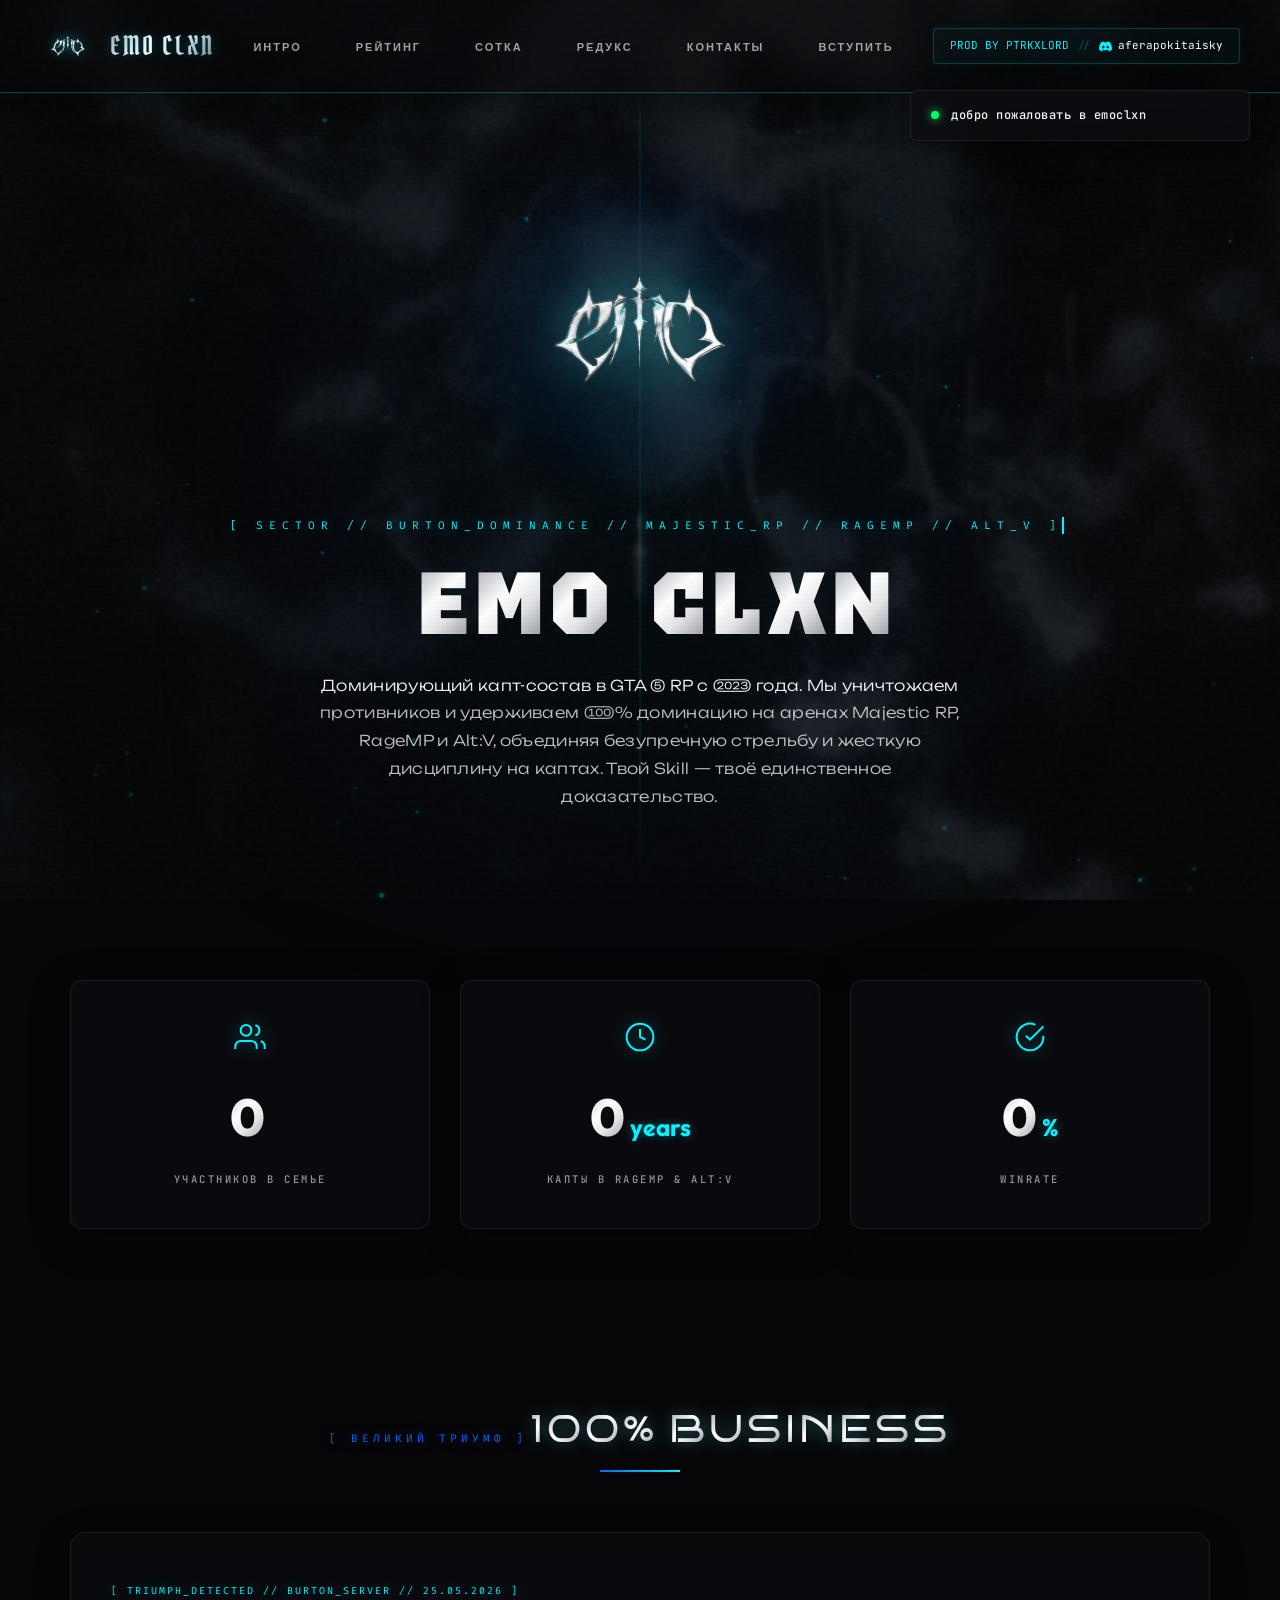
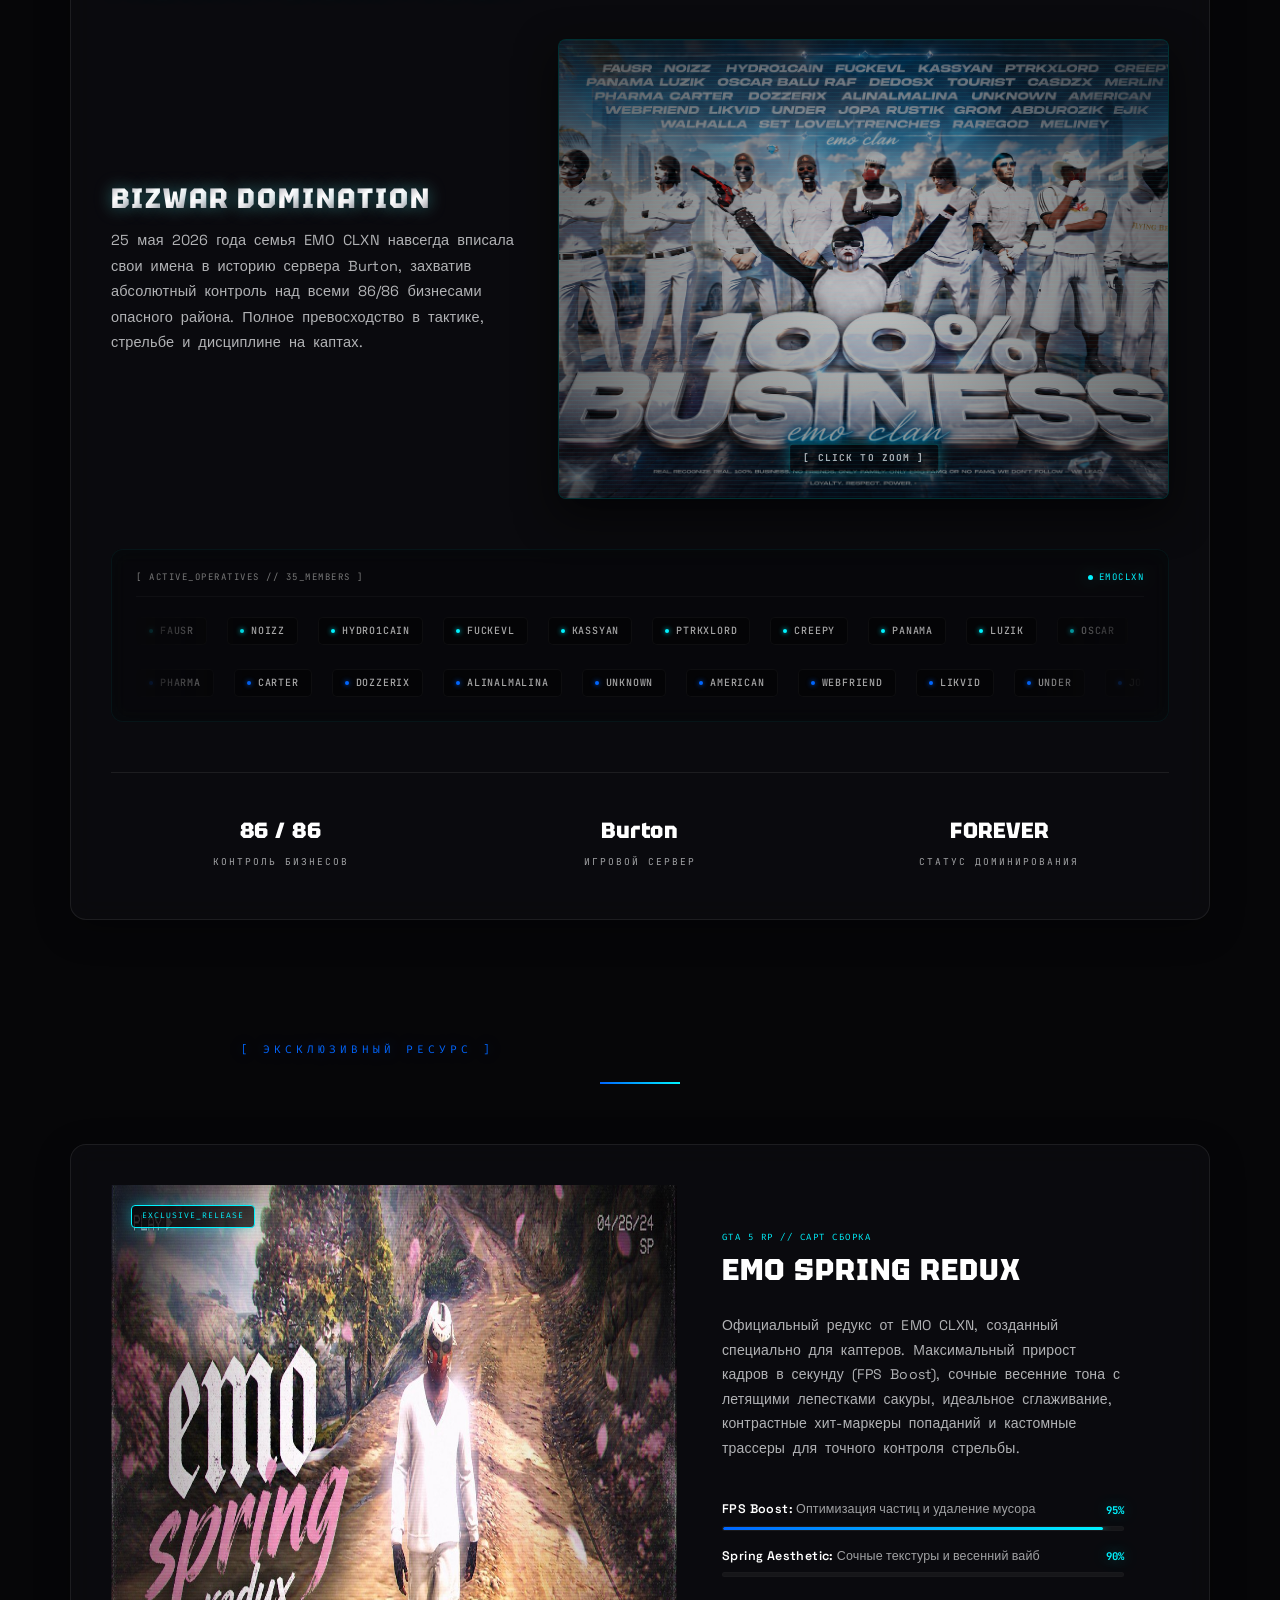
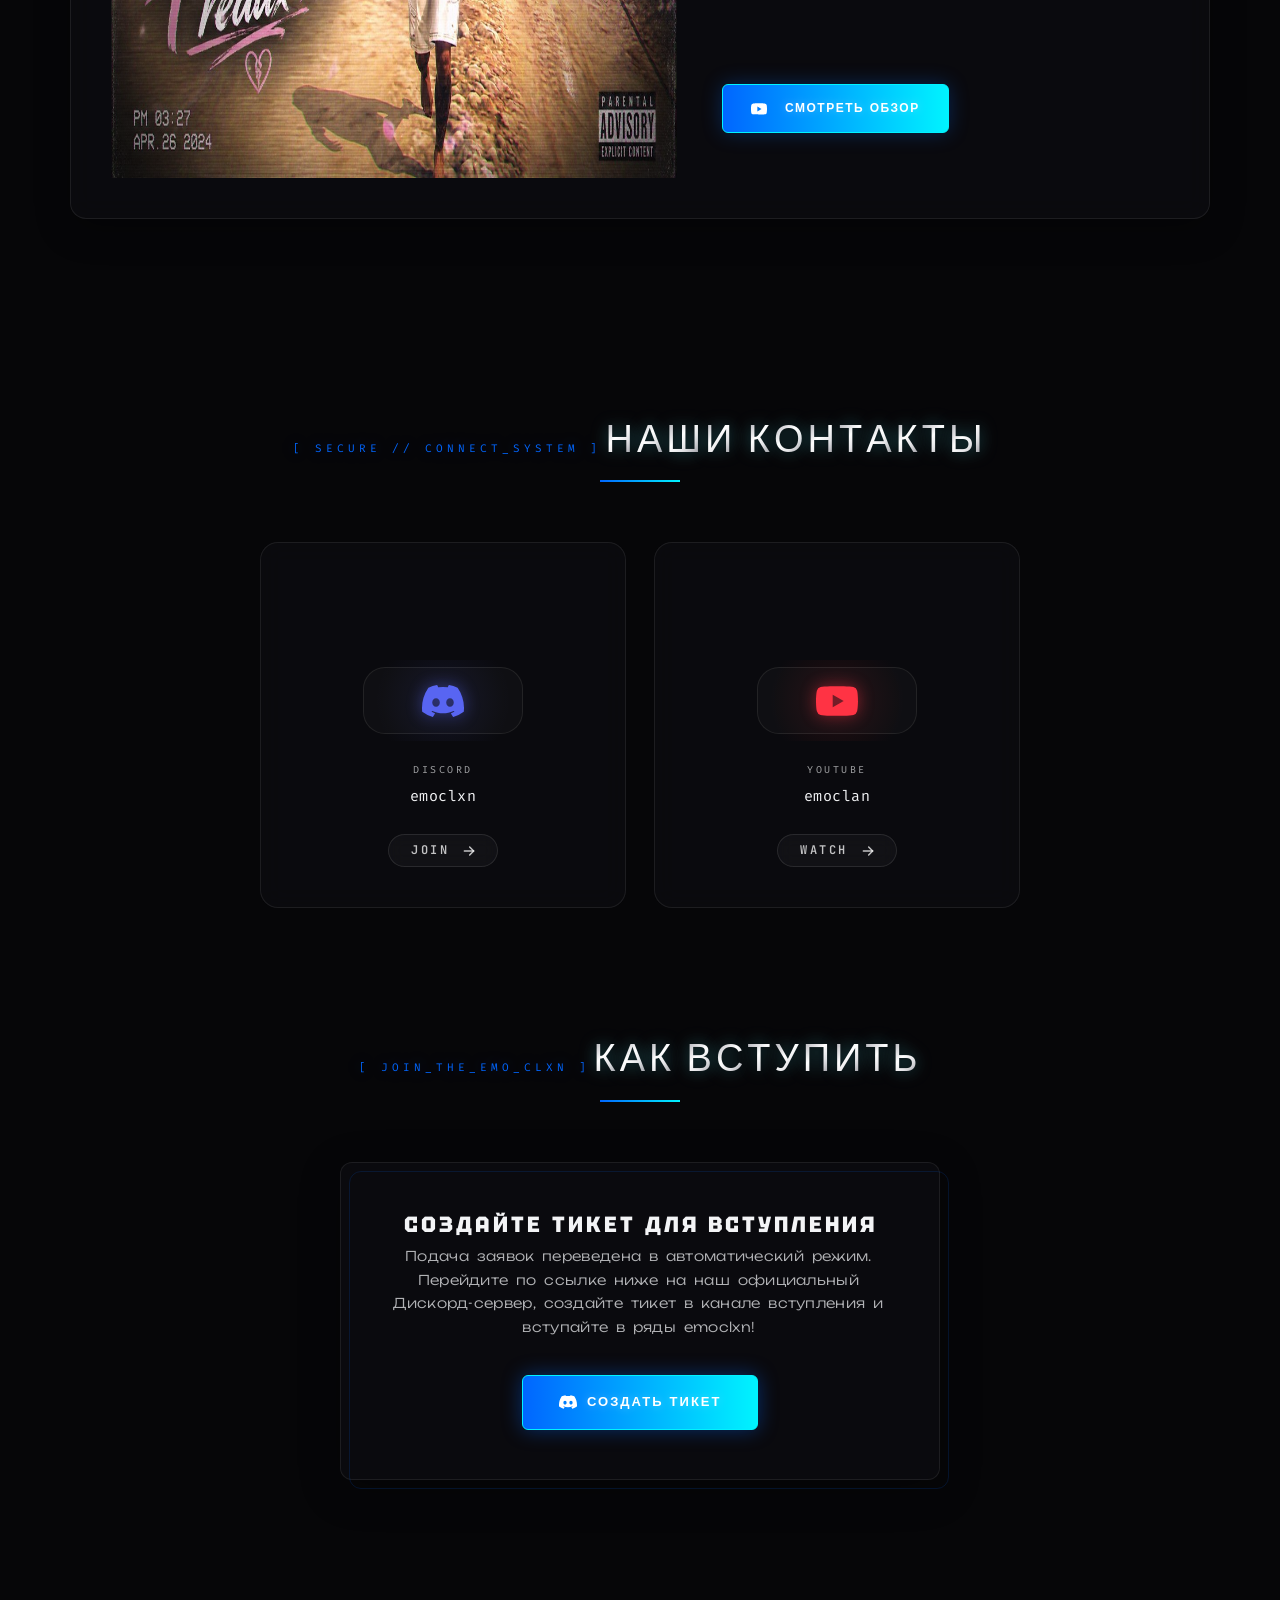
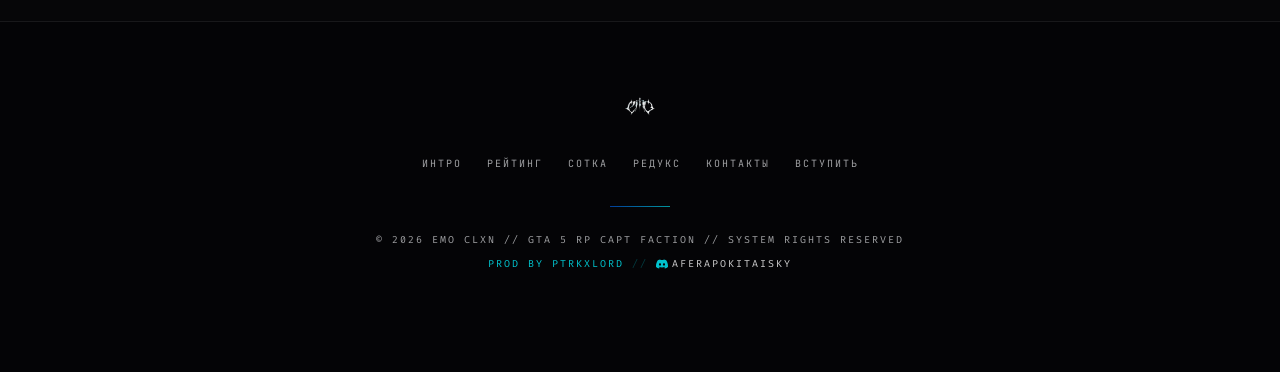
==== commit dc2cb3b2: "Добавлена премиальная бесконечная бегущая строка с никнеймами капт-состава на карточке Сотки" ====
--- a/index.html
+++ b/index.html
@@ -267,22 +267,128 @@
             </div>
 
             <div class="domination-full-card glass-panel glow-border tilt-card card-press-in">
-                <div class="domination-badge code-font">[ TRIUMPH_DETECTED // BURTON_SERVER // EST. 2026 ]</div>
+                <div class="domination-badge code-font">[ TRIUMPH_DETECTED // BURTON_SERVER // 25.05.2026 ]</div>
 
                 <div class="domination-content-split">
                     <div class="domination-left">
                         <h3 class="domination-large-title chrome-text text-typewriter" data-text="BIZWAR DOMINATION"
                             data-animate="chars">BIZWAR DOMINATION</h3>
                         <p class="domination-large-desc" data-animate="words">
-                            Семья EMO CLXN навсегда вписала свои имена в историю сервера Burton, захватив абсолютный
+                            25 мая 2026 года семья EMO CLXN навсегда вписала свои имена в историю сервера Burton, захватив абсолютный
                             контроль над всеми 86/86 бизнесами опасного района. Полное превосходство в тактике, стрельбе
                             и дисциплине на каптах.
                         </p>
                     </div>
 
                     <div class="domination-right">
-                        <!-- Embedded Symmetrical Coming Soon Page via Iframe -->
-                        <iframe src="./soon.html" class="sotka-soon-iframe" scrolling="no" frameborder="0"></iframe>
+                        <div class="sotka-screenshot-card gallery-item-card glow-border card-press-in" 
+                             data-src="./assets/sotka_screenshot.png" 
+                             data-caption="EMO CLXN // Absolute 100% Bizwar Domination [86/86 Businesses Captured]">
+                            <div class="screenshot-scan-grid"></div>
+                            <img src="./assets/sotka_screenshot.png" alt="EMO CLXN 100% Bizwar Screenshot" class="sotka-screenshot-img">
+                            <div class="screenshot-overlay">
+                                <span class="zoom-indicator code-font">[ CLICK TO ZOOM ]</span>
+                            </div>
+                        </div>
+                    </div>
+                </div>
+
+                <div class="sotka-ticker-wrapper">
+                    <!-- High-tech laser sweep animation element -->
+                    <div class="ticker-scanline"></div>
+
+                    <div class="ticker-header-meta">
+                        <span class="ticker-label code-font">[ ACTIVE_OPERATIVES // 35_MEMBERS ]</span>
+                        <span class="ticker-status code-font">
+                            <span class="pulse-indicator"></span>
+                            EMOCLXN
+                        </span>
+                    </div>
+                    
+                    <!-- Track 1: Scroll Left -->
+                    <div class="sotka-ticker-track scroll-left">
+                        <div class="sotka-ticker-list">
+                            <div class="ticker-badge"><span class="badge-dot cyan"></span><span class="badge-text">FAUSR</span></div>
+                            <div class="ticker-badge"><span class="badge-dot cyan"></span><span class="badge-text">NOIZZ</span></div>
+                            <div class="ticker-badge"><span class="badge-dot cyan"></span><span class="badge-text">HYDRO1CAIN</span></div>
+                            <div class="ticker-badge"><span class="badge-dot cyan"></span><span class="badge-text">FUCKEVL</span></div>
+                            <div class="ticker-badge"><span class="badge-dot cyan"></span><span class="badge-text">KASSYAN</span></div>
+                            <div class="ticker-badge"><span class="badge-dot cyan"></span><span class="badge-text">PTRKXLORD</span></div>
+                            <div class="ticker-badge"><span class="badge-dot cyan"></span><span class="badge-text">CREEPY</span></div>
+                            <div class="ticker-badge"><span class="badge-dot cyan"></span><span class="badge-text">PANAMA</span></div>
+                            <div class="ticker-badge"><span class="badge-dot cyan"></span><span class="badge-text">LUZIK</span></div>
+                            <div class="ticker-badge"><span class="badge-dot cyan"></span><span class="badge-text">OSCAR</span></div>
+                            <div class="ticker-badge"><span class="badge-dot cyan"></span><span class="badge-text">BALU</span></div>
+                            <div class="ticker-badge"><span class="badge-dot cyan"></span><span class="badge-text">RAF</span></div>
+                            <div class="ticker-badge"><span class="badge-dot cyan"></span><span class="badge-text">DEDOSX</span></div>
+                            <div class="ticker-badge"><span class="badge-dot cyan"></span><span class="badge-text">TOURIST</span></div>
+                            <div class="ticker-badge"><span class="badge-dot cyan"></span><span class="badge-text">CASDZX</span></div>
+                            <div class="ticker-badge"><span class="badge-dot cyan"></span><span class="badge-text">MERLIN</span></div>
+                        </div>
+                        <div class="sotka-ticker-list" aria-hidden="true">
+                            <div class="ticker-badge"><span class="badge-dot cyan"></span><span class="badge-text">FAUSR</span></div>
+                            <div class="ticker-badge"><span class="badge-dot cyan"></span><span class="badge-text">NOIZZ</span></div>
+                            <div class="ticker-badge"><span class="badge-dot cyan"></span><span class="badge-text">HYDRO1CAIN</span></div>
+                            <div class="ticker-badge"><span class="badge-dot cyan"></span><span class="badge-text">FUCKEVL</span></div>
+                            <div class="ticker-badge"><span class="badge-dot cyan"></span><span class="badge-text">KASSYAN</span></div>
+                            <div class="ticker-badge"><span class="badge-dot cyan"></span><span class="badge-text">PTRKXLORD</span></div>
+                            <div class="ticker-badge"><span class="badge-dot cyan"></span><span class="badge-text">CREEPY</span></div>
+                            <div class="ticker-badge"><span class="badge-dot cyan"></span><span class="badge-text">PANAMA</span></div>
+                            <div class="ticker-badge"><span class="badge-dot cyan"></span><span class="badge-text">LUZIK</span></div>
+                            <div class="ticker-badge"><span class="badge-dot cyan"></span><span class="badge-text">OSCAR</span></div>
+                            <div class="ticker-badge"><span class="badge-dot cyan"></span><span class="badge-text">BALU</span></div>
+                            <div class="ticker-badge"><span class="badge-dot cyan"></span><span class="badge-text">RAF</span></div>
+                            <div class="ticker-badge"><span class="badge-dot cyan"></span><span class="badge-text">DEDOSX</span></div>
+                            <div class="ticker-badge"><span class="badge-dot cyan"></span><span class="badge-text">TOURIST</span></div>
+                            <div class="ticker-badge"><span class="badge-dot cyan"></span><span class="badge-text">CASDZX</span></div>
+                            <div class="ticker-badge"><span class="badge-dot cyan"></span><span class="badge-text">MERLIN</span></div>
+                        </div>
+                    </div>
+                    
+                    <!-- Track 2: Scroll Right -->
+                    <div class="sotka-ticker-track scroll-right">
+                        <div class="sotka-ticker-list">
+                            <div class="ticker-badge"><span class="badge-dot blue"></span><span class="badge-text">PHARMA</span></div>
+                            <div class="ticker-badge"><span class="badge-dot blue"></span><span class="badge-text">CARTER</span></div>
+                            <div class="ticker-badge"><span class="badge-dot blue"></span><span class="badge-text">DOZZERIX</span></div>
+                            <div class="ticker-badge"><span class="badge-dot blue"></span><span class="badge-text">ALINALMALINA</span></div>
+                            <div class="ticker-badge"><span class="badge-dot blue"></span><span class="badge-text">UNKNOWN</span></div>
+                            <div class="ticker-badge"><span class="badge-dot blue"></span><span class="badge-text">AMERICAN</span></div>
+                            <div class="ticker-badge"><span class="badge-dot blue"></span><span class="badge-text">WEBFRIEND</span></div>
+                            <div class="ticker-badge"><span class="badge-dot blue"></span><span class="badge-text">LIKVID</span></div>
+                            <div class="ticker-badge"><span class="badge-dot blue"></span><span class="badge-text">UNDER</span></div>
+                            <div class="ticker-badge"><span class="badge-dot blue"></span><span class="badge-text">JOPA</span></div>
+                            <div class="ticker-badge"><span class="badge-dot blue"></span><span class="badge-text">RUSTIK</span></div>
+                            <div class="ticker-badge"><span class="badge-dot blue"></span><span class="badge-text">GROM</span></div>
+                            <div class="ticker-badge"><span class="badge-dot blue"></span><span class="badge-text">ABDUROZIK</span></div>
+                            <div class="ticker-badge"><span class="badge-dot blue"></span><span class="badge-text">EJIK</span></div>
+                            <div class="ticker-badge"><span class="badge-dot blue"></span><span class="badge-text">WALHALLA</span></div>
+                            <div class="ticker-badge"><span class="badge-dot blue"></span><span class="badge-text">SET</span></div>
+                            <div class="ticker-badge"><span class="badge-dot blue"></span><span class="badge-text">LOVELYTRENCHES</span></div>
+                            <div class="ticker-badge"><span class="badge-dot blue"></span><span class="badge-text">RAREGOD</span></div>
+                            <div class="ticker-badge"><span class="badge-dot blue"></span><span class="badge-text">MELINEY</span></div>
+                        </div>
+                        <div class="sotka-ticker-list" aria-hidden="true">
+                            <div class="ticker-badge"><span class="badge-dot blue"></span><span class="badge-text">PHARMA</span></div>
+                            <div class="ticker-badge"><span class="badge-dot blue"></span><span class="badge-text">CARTER</span></div>
+                            <div class="ticker-badge"><span class="badge-dot blue"></span><span class="badge-text">DOZZERIX</span></div>
+                            <div class="ticker-badge"><span class="badge-dot blue"></span><span class="badge-text">ALINALMALINA</span></div>
+                            <div class="ticker-badge"><span class="badge-dot blue"></span><span class="badge-text">UNKNOWN</span></div>
+                            <div class="ticker-badge"><span class="badge-dot blue"></span><span class="badge-text">AMERICAN</span></div>
+                            <div class="ticker-badge"><span class="badge-dot blue"></span><span class="badge-text">WEBFRIEND</span></div>
+                            <div class="ticker-badge"><span class="badge-dot blue"></span><span class="badge-text">LIKVID</span></div>
+                            <div class="ticker-badge"><span class="badge-dot blue"></span><span class="badge-text">UNDER</span></div>
+                            <div class="ticker-badge"><span class="badge-dot blue"></span><span class="badge-text">JOPA</span></div>
+                            <div class="ticker-badge"><span class="badge-dot blue"></span><span class="badge-text">RUSTIK</span></div>
+                            <div class="ticker-badge"><span class="badge-dot blue"></span><span class="badge-text">GROM</span></div>
+                            <div class="ticker-badge"><span class="badge-dot blue"></span><span class="badge-text">ABDUROZIK</span></div>
+                            <div class="ticker-badge"><span class="badge-dot blue"></span><span class="badge-text">EJIK</span></div>
+                            <div class="ticker-badge"><span class="badge-dot blue"></span><span class="badge-text">WALHALLA</span></div>
+                            <div class="ticker-badge"><span class="badge-dot blue"></span><span class="badge-text">SET</span></div>
+                            <div class="ticker-badge"><span class="badge-dot blue"></span><span class="badge-text">LOVELYTRENCHES</span></div>
+                            <div class="ticker-badge"><span class="badge-dot blue"></span><span class="badge-text">RAREGOD</span></div>
+                            <div class="ticker-badge"><span class="badge-dot blue"></span><span class="badge-text">MELINEY</span></div>
+                        </div>
                     </div>
                 </div>
 
@@ -305,103 +411,7 @@
         </div>
     </section>
 
-    <!-- 9.1 BIZWAR ARCHIVE SECTION (Архив Бизваров) -->
-    <section id="archive" class="archive-section reveal">
-        <div class="container tilt-perspective">
-
-            <div class="section-header">
-                <span class="section-subtitle code-font">[ CLASSIFIED_MEDIA // GHETTO_RECORDS ]</span>
-                <h2 class="section-title chrome-text" data-text="BIZWAR ARCHIVE" data-animate="chars">BIZWAR ARCHIVE
-                </h2>
-                <div class="section-divider"></div>
-            </div>
-
-            <div class="archive-card glass-panel glow-border tilt-card card-press-in">
-                <div class="archive-split">
-                    <div class="archive-media-cover" id="playArchiveVideo" data-video-id="HP5_l6GB4WA">
-                        <!-- Tactical Viewfinder HUD -->
-                        <div class="hud-viewfinder">
-                            <div class="hud-corner top-left"></div>
-                            <div class="hud-corner top-right"></div>
-                            <div class="hud-corner bottom-left"></div>
-                            <div class="hud-corner bottom-right"></div>
-
-                            <div class="hud-header">
-                                <div class="hud-rec code-font">
-                                    <span class="rec-dot"></span>
-                                    <span>REC</span>
-                                </div>
-                                <div class="hud-cam code-font">CAM_01</div>
-                            </div>
-
-                            <div class="hud-center code-font">
-                                <div class="play-prompt">[ PLAY ARCHIVE ]</div>
-                                <div class="play-subtitle">BIZWAR // 100% DOMINATION</div>
-                            </div>
-
-                            <div class="hud-footer code-font">
-                                <span>SEC_01 // LS</span>
-                                <span>86/86 BIZ</span>
-                            </div>
-                        </div>
-
-                        <!-- Holographic Scan Lines -->
-                        <div class="archive-scan-grid"></div>
-                        <div class="archive-cover-overlay"></div>
-
-                        <!-- Pulsing Play Button overlay on hover -->
-                        <div class="play-btn-wrapper">
-                            <div class="play-btn-pulse"></div>
-                            <div class="play-btn-circle">
-                                <svg viewBox="0 0 24 24" fill="currentColor" class="play-icon">
-                                    <path d="M8 5v14l11-7z" />
-                                </svg>
-                            </div>
-                        </div>
-                        <span class="archive-video-duration code-font">04:12 // 4K</span>
-                    </div>
-
-                    <div class="archive-details code-font">
-                        <div class="archive-file-badge">[ RECORD: 100% BIZWAR DOMINATION ]</div>
-                        <h3 class="archive-large-title">EMO CLXN 100</h3>
-
-                        <p class="archive-desc-highlight">
-                            «Архив победных бизваров и нарезка того, как забиралась сотка.»
-                        </p>
-
-                        <p class="archive-desc">
-                            В этом архив собран весь наш путь до полного доминирования на карте GTA 5 RP. Полный
-                            разнос оппонентов, чистые фраги, выверенные командные пуши и идеальные сплиты по позициям на
-                            Burton.
-                        </p>
-
-                        <p class="archive-desc-sub">
-                            Забрали все 86 бизнесов под свой контроль без шансов для других мафий. Смотри видео и оцени
-                            уровень стрельбы и тимплея нашего состава.
-                        </p>
-
-                        <div class="archive-info-bar">
-                            <span class="info-tag">[ TARGET: 100% BIZ ]</span>
-                            <span class="info-tag">[ STATUS: COMPLETED ]</span>
-                        </div>
-
-                        <div class="archive-actions">
-                            <a href="https://youtu.be/HP5_l6GB4WA" target="_blank" rel="noopener"
-                                class="archive-action-btn">
-                                <span class="btn-scanlines"></span>
-                                <svg class="youtube-btn-icon" viewBox="0 0 24 24" fill="currentColor">
-                                    <path
-                                        d="M23.498 6.163a3.003 3.003 0 0 0-2.11-2.11C19.517 3.545 12 3.545 12 3.545s-7.516 0-9.387.507a3.003 3.003 0 0 0-2.11 2.11C0 8.033 0 12 0 12s0 3.967.502 5.837a3.003 3.003 0 0 0 2.11 2.11c1.871.507 9.387.507 9.387.507s7.517 0 9.387-.507a3.003 3.003 0 0 0 2.11-2.11C24 15.967 24 12 24 12s0-3.967-.502-5.837zM9.545 15.568V8.432L15.818 12l-6.273 3.568z" />
-                                </svg>
-                                <span class="btn-text">СМОТРЕТЬ НА YOUTUBE</span>
-                            </a>
-                        </div>
-                    </div>
-                </div>
-            </div>
-
-        </div>
-    </section>
+
 
     <!-- 10. OFFICIAL REDUX SECTION (Наш Редукс) -->
     <section id="redux" class="redux-section reveal">
--- a/css/style.css
+++ b/css/style.css
@@ -1303,7 +1303,7 @@
 
 .domination-content-split {
   display: grid;
-  grid-template-columns: 1.5fr 1fr;
+  grid-template-columns: 1fr 1.5fr;
   gap: 40px;
   align-items: center;
 }
@@ -1322,7 +1322,7 @@
 }
 
 .domination-large-title {
-  font-size: 38px;
+  font-size: 28px;
   letter-spacing: 2px;
   color: #fff;
   line-height: 1.1;
@@ -1414,6 +1414,289 @@
   color: var(--text-sub);
   letter-spacing: 1.5px;
   text-transform: uppercase;
+}
+
+/* Premium Nickname Tickers Styling */
+.sotka-ticker-wrapper {
+  background: rgba(2, 2, 4, 0.3);
+  border: 1px solid rgba(0, 243, 255, 0.06);
+  border-radius: 12px;
+  padding: 20px 24px;
+  display: flex;
+  flex-direction: column;
+  gap: 16px;
+  position: relative;
+  overflow: hidden;
+  box-shadow: inset 0 0 20px rgba(0, 243, 255, 0.02);
+  margin: 10px 0;
+  backdrop-filter: blur(8px);
+  -webkit-backdrop-filter: blur(8px);
+  transition: all 0.5s ease;
+  animation: ticker-border-glow 8s infinite ease-in-out;
+}
+
+.domination-full-card:hover .sotka-ticker-wrapper {
+  border-color: rgba(0, 243, 255, 0.16);
+  box-shadow: inset 0 0 25px rgba(0, 243, 255, 0.03), 0 5px 15px rgba(0, 0, 0, 0.2);
+}
+
+/* Sweeping tactical laser/scanline */
+.ticker-scanline {
+  position: absolute;
+  inset: 0;
+  background: linear-gradient(90deg, 
+    transparent 0%, 
+    rgba(0, 243, 255, 0.015) 30%, 
+    rgba(0, 243, 255, 0.06) 50%, 
+    rgba(0, 243, 255, 0.015) 70%, 
+    transparent 100%
+  );
+  width: 40%;
+  height: 100%;
+  pointer-events: none;
+  z-index: 1;
+  transform: translateX(-150%);
+  animation: ticker-scan-sweep 7s infinite cubic-bezier(0.4, 0, 0.2, 1);
+}
+
+@keyframes ticker-scan-sweep {
+  0% {
+    transform: translateX(-150%);
+  }
+  40%, 100% {
+    transform: translateX(300%);
+  }
+}
+
+@keyframes ticker-border-glow {
+  0%, 100% {
+    border-color: rgba(0, 243, 255, 0.06);
+    box-shadow: inset 0 0 20px rgba(0, 243, 255, 0.02);
+  }
+  50% {
+    border-color: rgba(0, 102, 255, 0.18);
+    box-shadow: inset 0 0 25px rgba(0, 102, 255, 0.04), 0 0 10px rgba(0, 102, 255, 0.02);
+  }
+}
+
+.ticker-header-meta {
+  display: flex;
+  justify-content: space-between;
+  align-items: center;
+  border-bottom: 1px solid rgba(255, 255, 255, 0.03);
+  padding-bottom: 12px;
+  position: relative;
+  z-index: 2;
+}
+
+.ticker-label {
+  font-size: 9px;
+  color: rgba(255, 255, 255, 0.45);
+  letter-spacing: 1.5px;
+}
+
+.ticker-status {
+  font-size: 9px;
+  color: var(--accent-cyan);
+  text-shadow: var(--glow-cyan);
+  letter-spacing: 1.5px;
+  display: flex;
+  align-items: center;
+  gap: 6px;
+}
+
+.pulse-indicator {
+  width: 5px;
+  height: 5px;
+  border-radius: 50%;
+  background: var(--accent-cyan);
+  box-shadow: var(--glow-cyan);
+  animation: pulse-double-flash 2s infinite ease-in-out;
+  display: inline-block;
+}
+
+@keyframes pulse-double-flash {
+  0%, 100% {
+    transform: scale(0.85);
+    opacity: 0.4;
+    box-shadow: 0 0 0 0 rgba(0, 243, 255, 0);
+  }
+  15% {
+    transform: scale(1.2);
+    opacity: 1;
+    box-shadow: 0 0 8px 3px rgba(0, 243, 255, 0.4);
+  }
+  30% {
+    transform: scale(0.95);
+    opacity: 0.6;
+    box-shadow: 0 0 2px 1px rgba(0, 243, 255, 0.1);
+  }
+  45% {
+    transform: scale(1.25);
+    opacity: 1;
+    box-shadow: 0 0 10px 4px rgba(0, 243, 255, 0.45);
+  }
+  60%, 80% {
+    transform: scale(0.85);
+    opacity: 0.4;
+    box-shadow: 0 0 0 0 rgba(0, 243, 255, 0);
+  }
+}
+
+.sotka-ticker-track {
+  display: flex;
+  overflow: hidden;
+  user-select: none;
+  gap: 20px;
+  padding: 4px 0;
+  position: relative;
+  -webkit-mask-image: linear-gradient(to right, transparent 0%, #000 12%, #000 88%, transparent 100%);
+  mask-image: linear-gradient(to right, transparent 0%, #000 12%, #000 88%, transparent 100%);
+}
+
+.sotka-ticker-list {
+  flex-shrink: 0;
+  display: flex;
+  align-items: center;
+  gap: 20px;
+  min-width: 100%;
+  justify-content: space-around;
+}
+
+.scroll-left .sotka-ticker-list {
+  animation: ticker-slide-left 32s linear infinite;
+}
+
+.scroll-right .sotka-ticker-list {
+  animation: ticker-slide-right 34s linear infinite;
+}
+
+.sotka-ticker-track:hover .sotka-ticker-list {
+  animation-play-state: paused;
+}
+
+@keyframes ticker-slide-left {
+  0% {
+    transform: translateX(0);
+  }
+  100% {
+    transform: translateX(calc(-100% - 20px));
+  }
+}
+
+@keyframes ticker-slide-right {
+  0% {
+    transform: translateX(calc(-100% - 20px));
+  }
+  100% {
+    transform: translateX(0);
+  }
+}
+
+.ticker-badge {
+  font-family: 'JetBrains Mono', 'Fira Code', monospace;
+  font-size: 10px;
+  font-weight: 500;
+  color: rgba(255, 255, 255, 0.65);
+  background: rgba(2, 2, 4, 0.6);
+  border: 1px solid rgba(255, 255, 255, 0.04);
+  border-radius: 5px;
+  padding: 5px 12px;
+  display: flex;
+  align-items: center;
+  gap: 7px;
+  transition: all 0.3s cubic-bezier(0.25, 0.8, 0.25, 1);
+  letter-spacing: 0.8px;
+  cursor: pointer;
+}
+
+.ticker-badge:hover {
+  border-color: var(--accent-cyan);
+  color: #fff;
+  background: rgba(0, 243, 255, 0.03);
+  box-shadow: 0 0 12px rgba(0, 243, 255, 0.12), inset 0 0 8px rgba(0, 243, 255, 0.04);
+  transform: translateY(-2px) scale(1.02);
+}
+
+.scroll-right .ticker-badge:hover {
+  border-color: var(--accent-blue);
+  background: rgba(0, 102, 255, 0.04);
+  box-shadow: 0 0 12px rgba(0, 102, 255, 0.16), inset 0 0 8px rgba(0, 102, 255, 0.04);
+}
+
+.badge-dot {
+  width: 4px;
+  height: 4px;
+  border-radius: 50%;
+  transition: all 0.3s ease;
+  display: inline-block;
+}
+
+.badge-dot.cyan {
+  background: var(--accent-cyan);
+  box-shadow: 0 0 5px var(--accent-cyan);
+}
+
+.badge-dot.blue {
+  background: var(--accent-blue);
+  box-shadow: 0 0 5px var(--accent-blue);
+}
+
+.ticker-badge:hover .badge-dot {
+  transform: scale(1.4);
+}
+
+@media (max-width: 600px) {
+  .sotka-ticker-wrapper {
+    padding: 14px 16px;
+    gap: 12px;
+  }
+  
+  .ticker-header-meta {
+    padding-bottom: 8px;
+  }
+  
+  .ticker-badge {
+    font-size: 9px;
+    padding: 4px 10px;
+    gap: 5px;
+  }
+  
+  .sotka-ticker-track {
+    gap: 12px;
+    -webkit-mask-image: linear-gradient(to right, transparent 0%, #000 8%, #000 92%, transparent 100%);
+    mask-image: linear-gradient(to right, transparent 0%, #000 8%, #000 92%, transparent 100%);
+  }
+  
+  .sotka-ticker-list {
+    gap: 12px;
+  }
+  
+  .scroll-left .sotka-ticker-list {
+    animation: ticker-slide-left-mobile 25s linear infinite;
+  }
+
+  .scroll-right .sotka-ticker-list {
+    animation: ticker-slide-right-mobile 27s linear infinite;
+  }
+  
+  @keyframes ticker-slide-left-mobile {
+    0% {
+      transform: translateX(0);
+    }
+    100% {
+      transform: translateX(calc(-100% - 12px));
+    }
+  }
+
+  @keyframes ticker-slide-right-mobile {
+    0% {
+      transform: translateX(calc(-100% - 12px));
+    }
+    100% {
+      transform: translateX(0);
+    }
+  }
 }
 
 
@@ -2206,8 +2489,102 @@
   transform: scale(1.01);
 }
 
+/* 100% Domination Screenshot Card */
+.sotka-screenshot-card {
+  position: relative;
+  width: 100%;
+  max-width: 800px;
+  height: 460px;
+  border-radius: 8px;
+  overflow: hidden;
+  border: 1px solid rgba(0, 243, 255, 0.2);
+  cursor: pointer;
+  box-shadow: 0 15px 40px rgba(0, 0, 0, 0.6);
+  background: #000;
+  transition: all 0.3s cubic-bezier(0.25, 0.8, 0.25, 1);
+}
+
+.sotka-screenshot-card:hover {
+  border-color: var(--accent-cyan);
+  box-shadow: var(--glow-cyan), 0 20px 45px rgba(0, 0, 0, 0.8);
+  transform: translateY(-4px) scale(1.02);
+}
+
+.sotka-screenshot-img {
+  width: 100%;
+  height: 100%;
+  object-fit: cover;
+  opacity: 0.85;
+  transition: all 0.5s ease;
+}
+
+.sotka-screenshot-card:hover .sotka-screenshot-img {
+  opacity: 1;
+  transform: scale(1.04);
+}
+
+.screenshot-overlay {
+  position: absolute;
+  inset: 0;
+  background: radial-gradient(
+    circle,
+    rgba(2, 2, 4, 0.1) 0%,
+    rgba(2, 2, 4, 0.75) 100%
+  );
+  opacity: 0.8;
+  transition: all 0.3s ease;
+  z-index: 2;
+}
+
+.sotka-screenshot-card:hover .screenshot-overlay {
+  opacity: 1;
+  background: radial-gradient(
+    circle,
+    rgba(2, 2, 4, 0) 0%,
+    rgba(2, 2, 4, 0.5) 100%
+  );
+}
+
+.zoom-indicator {
+  position: absolute;
+  bottom: 25px;
+  left: 50%;
+  transform: translateX(-50%) scale(0.95);
+  font-size: 10px;
+  font-weight: bold;
+  color: #fff;
+  background: rgba(2, 2, 4, 0.95);
+  border: 1px solid rgba(0, 243, 255, 0.3);
+  padding: 6px 14px;
+  border-radius: 4px;
+  letter-spacing: 1.5px;
+  box-shadow: var(--glow-cyan);
+  transition: all 0.3s cubic-bezier(0.25, 0.8, 0.25, 1);
+  opacity: 0.8;
+  white-space: nowrap;
+}
+
+.sotka-screenshot-card:hover .zoom-indicator {
+  transform: translateX(-50%) scale(1);
+  opacity: 1;
+  border-color: var(--accent-cyan);
+  box-shadow: var(--glow-cyan);
+}
+
+.screenshot-scan-grid {
+  position: absolute;
+  inset: 0;
+  pointer-events: none;
+  background: linear-gradient(rgba(0, 243, 255, 0.05) 1.5px, transparent 1.5px);
+  background-size: 100% 4px;
+  z-index: 3;
+}
+
 @media (max-width: 768px) {
   .sotka-soon-iframe {
+    height: 300px;
+  }
+  .sotka-screenshot-card {
     height: 300px;
   }
 }
